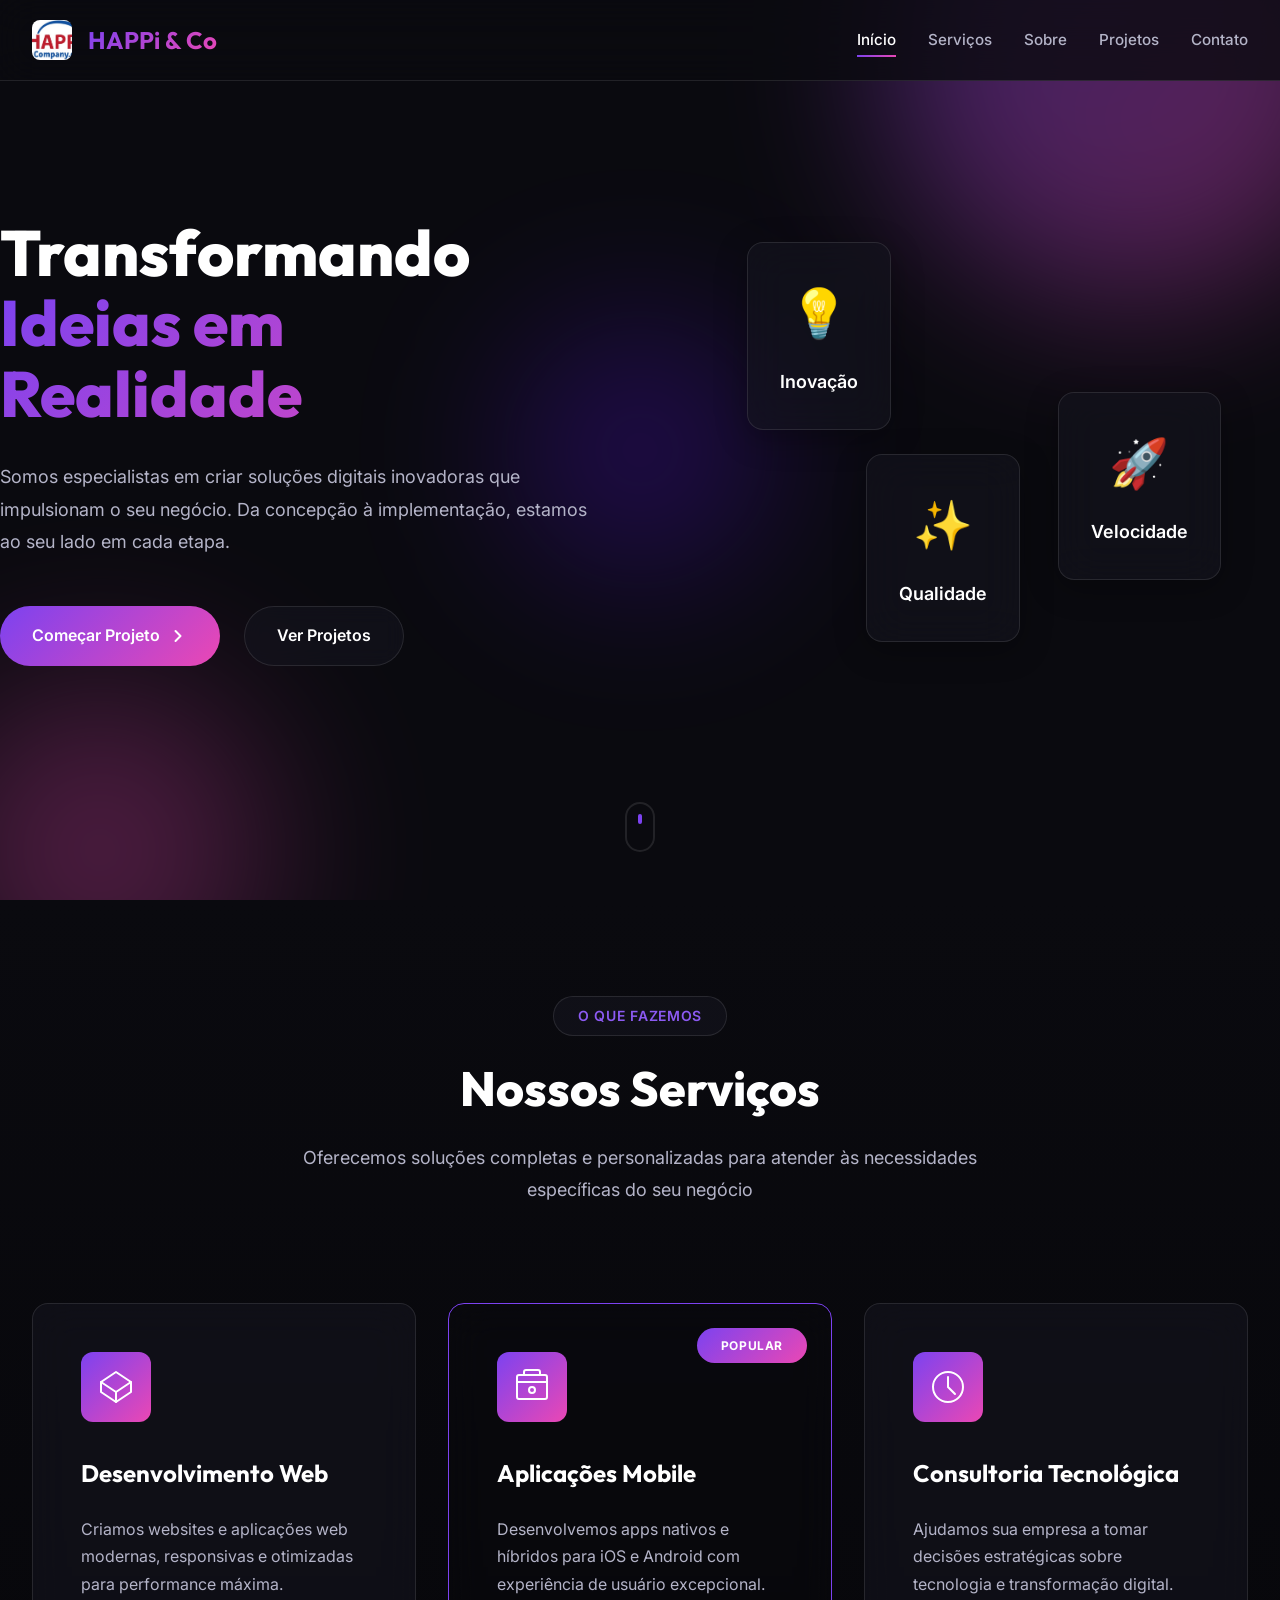
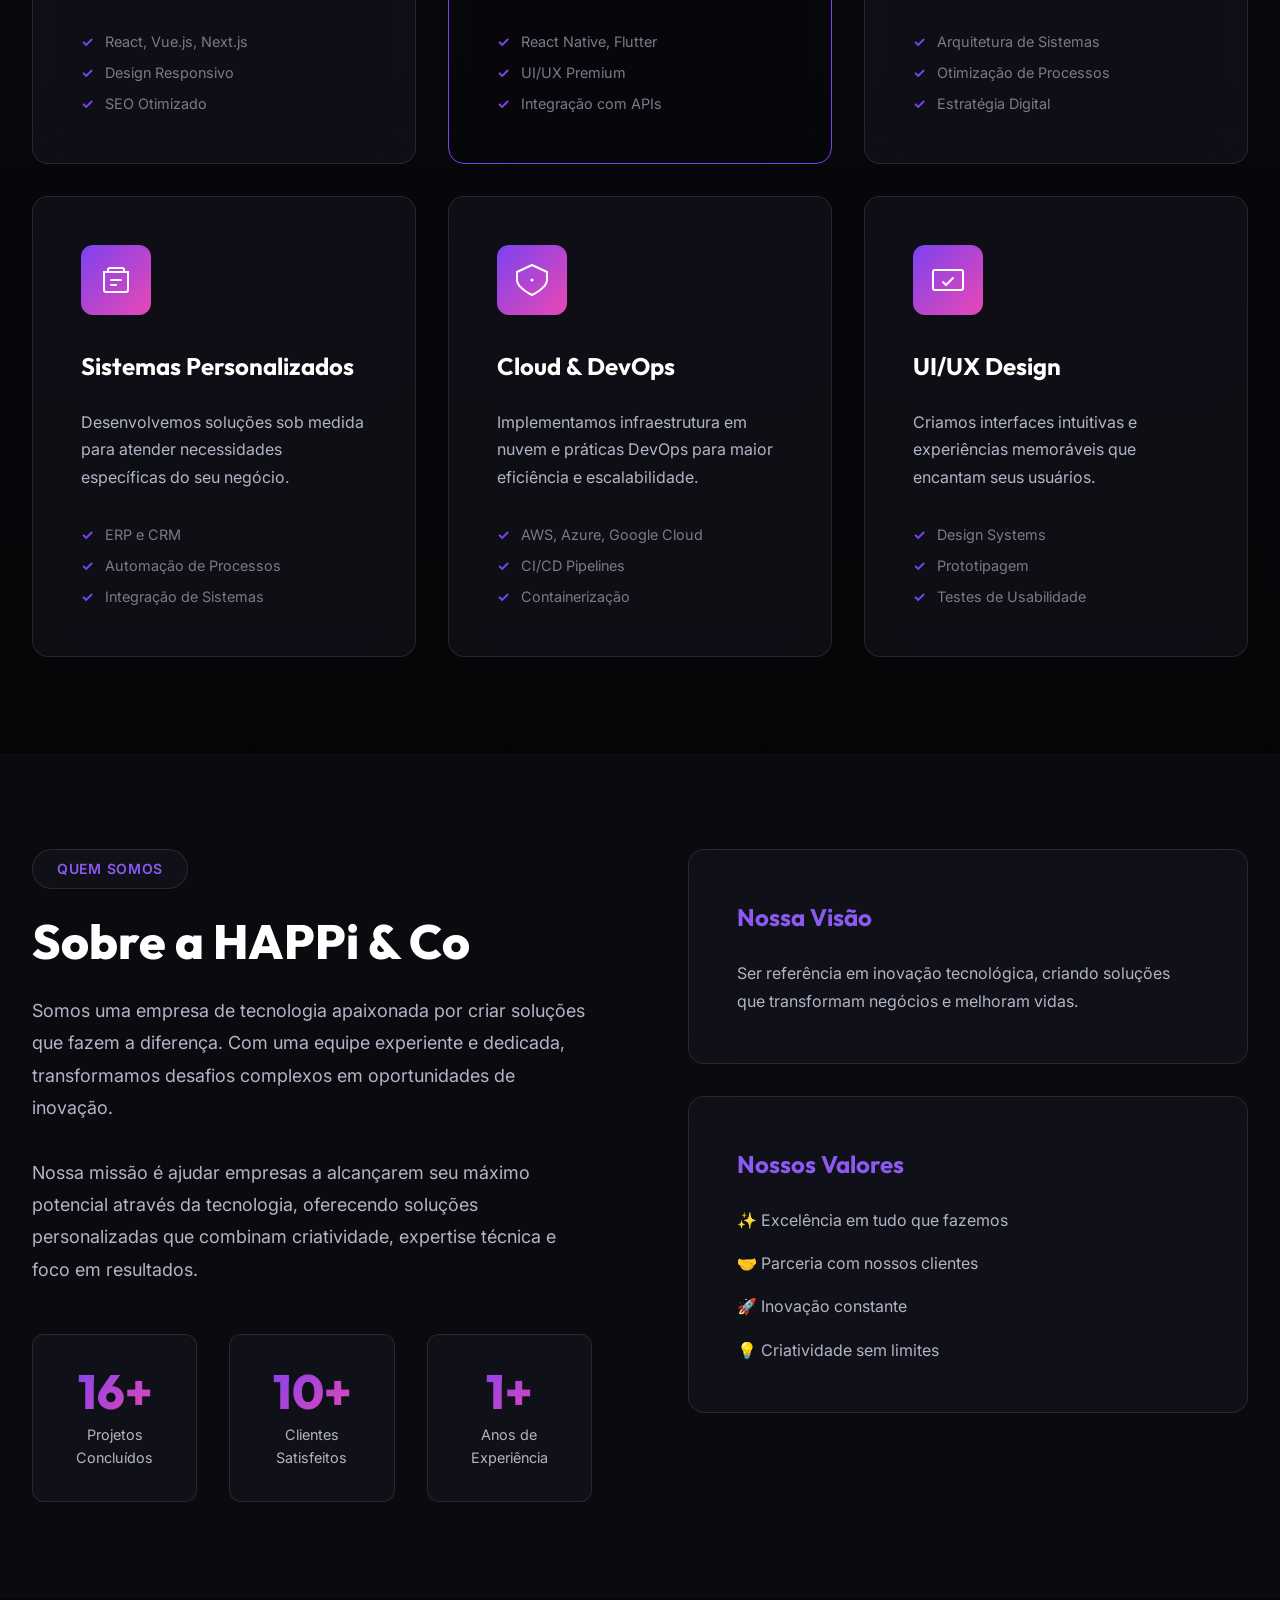
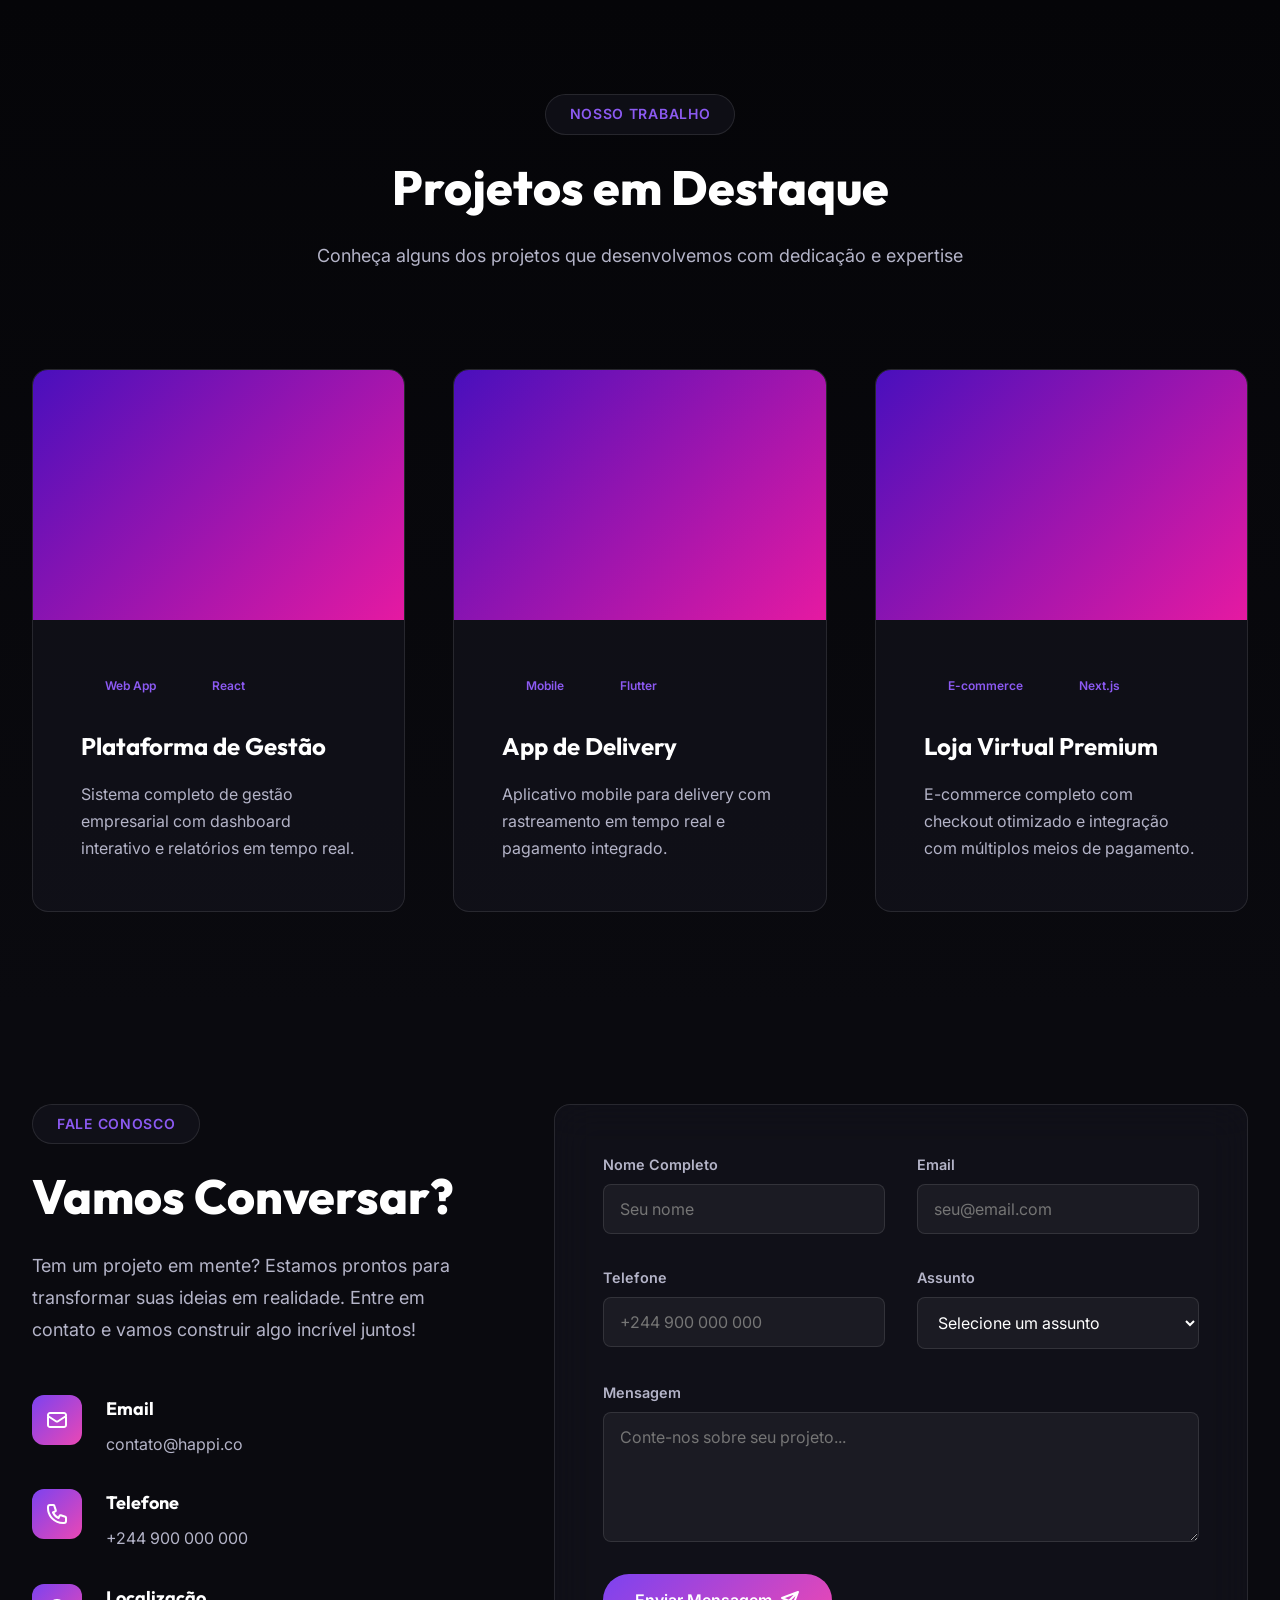
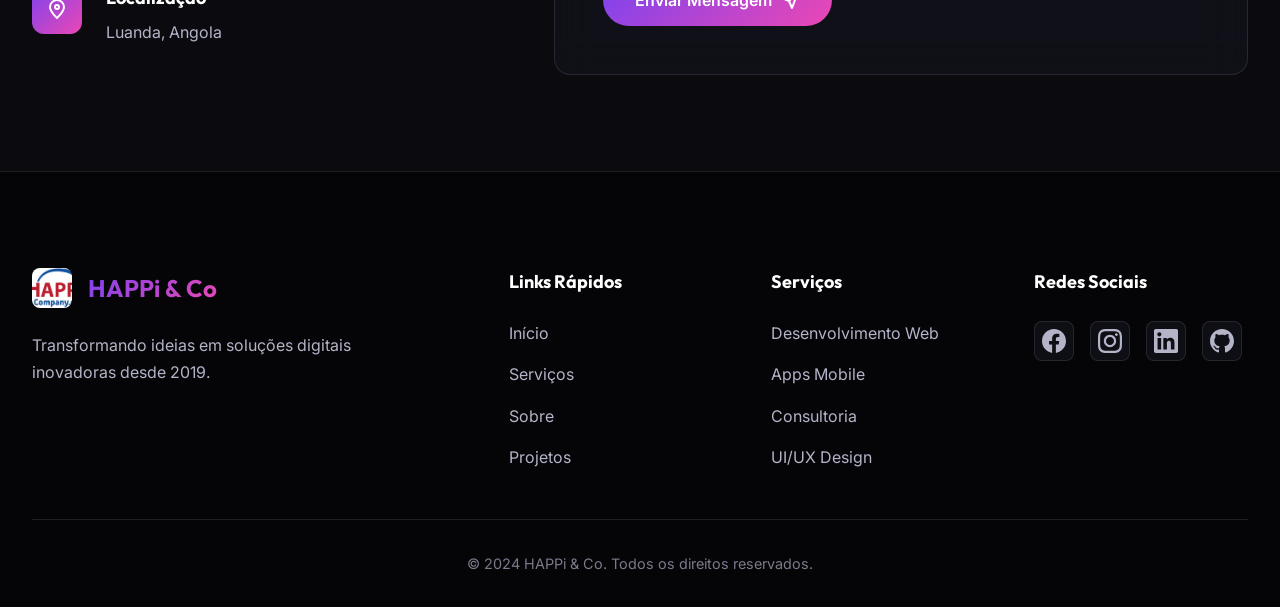
==== index.html @ 2e516499 "init" ====
<!DOCTYPE html>
<html lang="pt">
<head>
    <meta charset="UTF-8">
    <meta name="viewport" content="width=device-width, initial-scale=1.0">
    <meta name="description" content="HAPPi & Co - Transformando ideias em soluções digitais inovadoras. Desenvolvimento de software, consultoria tecnológica e soluções personalizadas.">
    <title>HAPPi & Co - Soluções Digitais Inovadoras</title>
    <link rel="preconnect" href="https://fonts.googleapis.com">
    <link rel="preconnect" href="https://fonts.gstatic.com" crossorigin>
    <link href="https://fonts.googleapis.com/css2?family=Inter:wght@300;400;500;600;700;800&family=Outfit:wght@400;500;600;700;800&display=swap" rel="stylesheet">
    <link rel="stylesheet" href="styles.css">
</head>
<body>
    <!-- Navigation -->
    <nav class="navbar" id="navbar">
        <div class="container nav-container">
            <div class="logo">
                <img src="images/logo.jpeg" alt="HAPPi & Co Logo">
                <span class="logo-text">HAPPi & Co</span>
            </div>
            <ul class="nav-menu" id="navMenu">
                <li><a href="#home" class="nav-link active">Início</a></li>
                <li><a href="#services" class="nav-link">Serviços</a></li>
                <li><a href="#about" class="nav-link">Sobre</a></li>
                <li><a href="#projects" class="nav-link">Projetos</a></li>
                <li><a href="#contact" class="nav-link">Contato</a></li>
            </ul>
            <button class="mobile-toggle" id="mobileToggle">
                <span></span>
                <span></span>
                <span></span>
            </button>
        </div>
    </nav>

    <!-- Hero Section -->
    <section id="home" class="hero">
        <div class="hero-background">
            <div class="gradient-orb orb-1"></div>
            <div class="gradient-orb orb-2"></div>
            <div class="gradient-orb orb-3"></div>
        </div>
        <div class="container hero-content">
            <div class="hero-text">
                <h1 class="hero-title">
                    <span class="title-line">Transformando</span>
                    <span class="title-line gradient-text">Ideias em Realidade</span>
                </h1>
                <p class="hero-description">
                    Somos especialistas em criar soluções digitais inovadoras que impulsionam o seu negócio. 
                    Da concepção à implementação, estamos ao seu lado em cada etapa.
                </p>
                <div class="hero-buttons">
                    <a href="#contact" class="btn btn-primary">
                        Começar Projeto
                        <svg width="20" height="20" viewBox="0 0 20 20" fill="none">
                            <path d="M7.5 15L12.5 10L7.5 5" stroke="currentColor" stroke-width="2" stroke-linecap="round" stroke-linejoin="round"/>
                        </svg>
                    </a>
                    <a href="#projects" class="btn btn-secondary">
                        Ver Projetos
                    </a>
                </div>
            </div>
            <div class="hero-visual">
                <div class="floating-card card-1">
                    <div class="card-icon">💡</div>
                    <div class="card-text">Inovação</div>
                </div>
                <div class="floating-card card-2">
                    <div class="card-icon">🚀</div>
                    <div class="card-text">Velocidade</div>
                </div>
                <div class="floating-card card-3">
                    <div class="card-icon">✨</div>
                    <div class="card-text">Qualidade</div>
                </div>
            </div>
        </div>
        <div class="scroll-indicator">
            <div class="mouse">
                <div class="wheel"></div>
            </div>
        </div>
    </section>

    <!-- Services Section -->
    <section id="services" class="services">
        <div class="container">
            <div class="section-header">
                <span class="section-label">O Que Fazemos</span>
                <h2 class="section-title">Nossos Serviços</h2>
                <p class="section-description">
                    Oferecemos soluções completas e personalizadas para atender às necessidades específicas do seu negócio
                </p>
            </div>
            <div class="services-grid">
                <div class="service-card">
                    <div class="service-icon">
                        <svg width="40" height="40" viewBox="0 0 40 40" fill="none">
                            <path d="M35 15L20 5L5 15V25L20 35L35 25V15Z" stroke="currentColor" stroke-width="2" stroke-linecap="round" stroke-linejoin="round"/>
                            <path d="M5 15L20 25L35 15" stroke="currentColor" stroke-width="2" stroke-linecap="round" stroke-linejoin="round"/>
                            <path d="M20 35V25" stroke="currentColor" stroke-width="2" stroke-linecap="round" stroke-linejoin="round"/>
                        </svg>
                    </div>
                    <h3 class="service-title">Desenvolvimento Web</h3>
                    <p class="service-description">
                        Criamos websites e aplicações web modernas, responsivas e otimizadas para performance máxima.
                    </p>
                    <ul class="service-features">
                        <li>React, Vue.js, Next.js</li>
                        <li>Design Responsivo</li>
                        <li>SEO Otimizado</li>
                    </ul>
                </div>

                <div class="service-card featured">
                    <div class="featured-badge">Popular</div>
                    <div class="service-icon">
                        <svg width="40" height="40" viewBox="0 0 40 40" fill="none">
                            <rect x="5" y="8" width="30" height="24" rx="2" stroke="currentColor" stroke-width="2"/>
                            <path d="M12 8V5C12 3.89543 12.8954 3 14 3H26C27.1046 3 28 3.89543 28 5V8" stroke="currentColor" stroke-width="2"/>
                            <path d="M5 15H35" stroke="currentColor" stroke-width="2"/>
                            <circle cx="20" cy="23" r="3" stroke="currentColor" stroke-width="2"/>
                        </svg>
                    </div>
                    <h3 class="service-title">Aplicações Mobile</h3>
                    <p class="service-description">
                        Desenvolvemos apps nativos e híbridos para iOS e Android com experiência de usuário excepcional.
                    </p>
                    <ul class="service-features">
                        <li>React Native, Flutter</li>
                        <li>UI/UX Premium</li>
                        <li>Integração com APIs</li>
                    </ul>
                </div>

                <div class="service-card">
                    <div class="service-icon">
                        <svg width="40" height="40" viewBox="0 0 40 40" fill="none">
                            <circle cx="20" cy="20" r="15" stroke="currentColor" stroke-width="2"/>
                            <path d="M20 10V20L27 27" stroke="currentColor" stroke-width="2" stroke-linecap="round"/>
                        </svg>
                    </div>
                    <h3 class="service-title">Consultoria Tecnológica</h3>
                    <p class="service-description">
                        Ajudamos sua empresa a tomar decisões estratégicas sobre tecnologia e transformação digital.
                    </p>
                    <ul class="service-features">
                        <li>Arquitetura de Sistemas</li>
                        <li>Otimização de Processos</li>
                        <li>Estratégia Digital</li>
                    </ul>
                </div>

                <div class="service-card">
                    <div class="service-icon">
                        <svg width="40" height="40" viewBox="0 0 40 40" fill="none">
                            <path d="M8 12H32V30C32 31.1046 31.1046 32 30 32H10C8.89543 32 8 31.1046 8 30V12Z" stroke="currentColor" stroke-width="2"/>
                            <path d="M12 12V10C12 8.89543 12.8954 8 14 8H26C27.1046 8 28 8.89543 28 10V12" stroke="currentColor" stroke-width="2"/>
                            <path d="M15 20H25" stroke="currentColor" stroke-width="2" stroke-linecap="round"/>
                            <path d="M15 25H20" stroke="currentColor" stroke-width="2" stroke-linecap="round"/>
                        </svg>
                    </div>
                    <h3 class="service-title">Sistemas Personalizados</h3>
                    <p class="service-description">
                        Desenvolvemos soluções sob medida para atender necessidades específicas do seu negócio.
                    </p>
                    <ul class="service-features">
                        <li>ERP e CRM</li>
                        <li>Automação de Processos</li>
                        <li>Integração de Sistemas</li>
                    </ul>
                </div>

                <div class="service-card">
                    <div class="service-icon">
                        <svg width="40" height="40" viewBox="0 0 40 40" fill="none">
                            <path d="M20 5L5 12V20C5 28 20 35 20 35C20 35 35 28 35 20V12L20 5Z" stroke="currentColor" stroke-width="2" stroke-linecap="round" stroke-linejoin="round"/>
                            <path d="M20 20L20 20.01" stroke="currentColor" stroke-width="3" stroke-linecap="round"/>
                        </svg>
                    </div>
                    <h3 class="service-title">Cloud & DevOps</h3>
                    <p class="service-description">
                        Implementamos infraestrutura em nuvem e práticas DevOps para maior eficiência e escalabilidade.
                    </p>
                    <ul class="service-features">
                        <li>AWS, Azure, Google Cloud</li>
                        <li>CI/CD Pipelines</li>
                        <li>Containerização</li>
                    </ul>
                </div>

                <div class="service-card">
                    <div class="service-icon">
                        <svg width="40" height="40" viewBox="0 0 40 40" fill="none">
                            <rect x="5" y="10" width="30" height="20" rx="2" stroke="currentColor" stroke-width="2"/>
                            <path d="M15 22L18 25L25 18" stroke="currentColor" stroke-width="2" stroke-linecap="round" stroke-linejoin="round"/>
                        </svg>
                    </div>
                    <h3 class="service-title">UI/UX Design</h3>
                    <p class="service-description">
                        Criamos interfaces intuitivas e experiências memoráveis que encantam seus usuários.
                    </p>
                    <ul class="service-features">
                        <li>Design Systems</li>
                        <li>Prototipagem</li>
                        <li>Testes de Usabilidade</li>
                    </ul>
                </div>
            </div>
        </div>
    </section>

    <!-- About Section -->
    <section id="about" class="about">
        <div class="container">
            <div class="about-content">
                <div class="about-text">
                    <span class="section-label">Quem Somos</span>
                    <h2 class="section-title">Sobre a HAPPi & Co</h2>
                    <p class="about-description">
                        Somos uma empresa de tecnologia apaixonada por criar soluções que fazem a diferença. 
                        Com uma equipe experiente e dedicada, transformamos desafios complexos em oportunidades de inovação.
                    </p>
                    <p class="about-description">
                        Nossa missão é ajudar empresas a alcançarem seu máximo potencial através da tecnologia, 
                        oferecendo soluções personalizadas que combinam criatividade, expertise técnica e foco em resultados.
                    </p>
                    <div class="stats-grid">
                        <div class="stat-item">
                            <div class="stat-number" data-target="50">0</div>
                            <div class="stat-label">Projetos Concluídos</div>
                        </div>
                        <div class="stat-item">
                            <div class="stat-number" data-target="30">0</div>
                            <div class="stat-label">Clientes Satisfeitos</div>
                        </div>
                        <div class="stat-item">
                            <div class="stat-number" data-target="5">0</div>
                            <div class="stat-label">Anos de Experiência</div>
                        </div>
                    </div>
                </div>
                <div class="about-visual">
                    <div class="visual-card">
                        <div class="visual-content">
                            <h3>Nossa Visão</h3>
                            <p>Ser referência em inovação tecnológica, criando soluções que transformam negócios e melhoram vidas.</p>
                        </div>
                    </div>
                    <div class="visual-card">
                        <div class="visual-content">
                            <h3>Nossos Valores</h3>
                            <ul>
                                <li>✨ Excelência em tudo que fazemos</li>
                                <li>🤝 Parceria com nossos clientes</li>
                                <li>🚀 Inovação constante</li>
                                <li>💡 Criatividade sem limites</li>
                            </ul>
                        </div>
                    </div>
                </div>
            </div>
        </div>
    </section>

    <!-- Projects Section -->
    <section id="projects" class="projects">
        <div class="container">
            <div class="section-header">
                <span class="section-label">Nosso Trabalho</span>
                <h2 class="section-title">Projetos em Destaque</h2>
                <p class="section-description">
                    Conheça alguns dos projetos que desenvolvemos com dedicação e expertise
                </p>
            </div>
            <div class="projects-grid">
                <div class="project-card">
                    <div class="project-image">
                        <div class="project-overlay">
                            <button class="project-btn">Ver Detalhes</button>
                        </div>
                    </div>
                    <div class="project-info">
                        <div class="project-tags">
                            <span class="tag">Web App</span>
                            <span class="tag">React</span>
                        </div>
                        <h3 class="project-title">Plataforma de Gestão</h3>
                        <p class="project-description">
                            Sistema completo de gestão empresarial com dashboard interativo e relatórios em tempo real.
                        </p>
                    </div>
                </div>

                <div class="project-card">
                    <div class="project-image">
                        <div class="project-overlay">
                            <button class="project-btn">Ver Detalhes</button>
                        </div>
                    </div>
                    <div class="project-info">
                        <div class="project-tags">
                            <span class="tag">Mobile</span>
                            <span class="tag">Flutter</span>
                        </div>
                        <h3 class="project-title">App de Delivery</h3>
                        <p class="project-description">
                            Aplicativo mobile para delivery com rastreamento em tempo real e pagamento integrado.
                        </p>
                    </div>
                </div>

                <div class="project-card">
                    <div class="project-image">
                        <div class="project-overlay">
                            <button class="project-btn">Ver Detalhes</button>
                        </div>
                    </div>
                    <div class="project-info">
                        <div class="project-tags">
                            <span class="tag">E-commerce</span>
                            <span class="tag">Next.js</span>
                        </div>
                        <h3 class="project-title">Loja Virtual Premium</h3>
                        <p class="project-description">
                            E-commerce completo com checkout otimizado e integração com múltiplos meios de pagamento.
                        </p>
                    </div>
                </div>
            </div>
        </div>
    </section>

    <!-- Contact Section -->
    <section id="contact" class="contact">
        <div class="container">
            <div class="contact-content">
                <div class="contact-info">
                    <span class="section-label">Fale Conosco</span>
                    <h2 class="section-title">Vamos Conversar?</h2>
                    <p class="contact-description">
                        Tem um projeto em mente? Estamos prontos para transformar suas ideias em realidade. 
                        Entre em contato e vamos construir algo incrível juntos!
                    </p>
                    <div class="contact-methods">
                        <div class="contact-method">
                            <div class="method-icon">
                                <svg width="24" height="24" viewBox="0 0 24 24" fill="none">
                                    <path d="M3 8L10.89 13.26C11.2187 13.4793 11.6049 13.5963 12 13.5963C12.3951 13.5963 12.7813 13.4793 13.11 13.26L21 8M5 19H19C19.5304 19 20.0391 18.7893 20.4142 18.4142C20.7893 18.0391 21 17.5304 21 17V7C21 6.46957 20.7893 5.96086 20.4142 5.58579C20.0391 5.21071 19.5304 5 19 5H5C4.46957 5 3.96086 5.21071 3.58579 5.58579C3.21071 5.96086 3 6.46957 3 7V17C3 17.5304 3.21071 18.0391 3.58579 18.4142C3.96086 18.7893 4.46957 19 5 19Z" stroke="currentColor" stroke-width="2" stroke-linecap="round" stroke-linejoin="round"/>
                                </svg>
                            </div>
                            <div class="method-text">
                                <h4>Email</h4>
                                <a href="mailto:contato@happi.co">contato@happi.co</a>
                            </div>
                        </div>
                        <div class="contact-method">
                            <div class="method-icon">
                                <svg width="24" height="24" viewBox="0 0 24 24" fill="none">
                                    <path d="M3 5C3 3.89543 3.89543 3 5 3H8.27924C8.70967 3 9.09181 3.27543 9.22792 3.68377L10.7257 8.17721C10.8831 8.64932 10.6694 9.16531 10.2243 9.38787L7.96701 10.5165C9.06925 12.9612 11.0388 14.9308 13.4835 16.033L14.6121 13.7757C14.8347 13.3306 15.3507 13.1169 15.8228 13.2743L20.3162 14.7721C20.7246 14.9082 21 15.2903 21 15.7208V19C21 20.1046 20.1046 21 19 21H18C9.71573 21 3 14.2843 3 6V5Z" stroke="currentColor" stroke-width="2" stroke-linecap="round" stroke-linejoin="round"/>
                                </svg>
                            </div>
                            <div class="method-text">
                                <h4>Telefone</h4>
                                <a href="tel:+244900000000">+244 900 000 000</a>
                            </div>
                        </div>
                        <div class="contact-method">
                            <div class="method-icon">
                                <svg width="24" height="24" viewBox="0 0 24 24" fill="none">
                                    <path d="M12 21C15.5 17.4 19 14.1764 19 10.2C19 6.22355 15.866 3 12 3C8.13401 3 5 6.22355 5 10.2C5 14.1764 8.5 17.4 12 21Z" stroke="currentColor" stroke-width="2" stroke-linecap="round" stroke-linejoin="round"/>
                                    <path d="M12 12C13.1046 12 14 11.1046 14 10C14 8.89543 13.1046 8 12 8C10.8954 8 10 8.89543 10 10C10 11.1046 10.8954 12 12 12Z" stroke="currentColor" stroke-width="2" stroke-linecap="round" stroke-linejoin="round"/>
                                </svg>
                            </div>
                            <div class="method-text">
                                <h4>Localização</h4>
                                <p>Luanda, Angola</p>
                            </div>
                        </div>
                    </div>
                </div>
                <form class="contact-form" id="contactForm">
                    <div class="form-group">
                        <label for="name">Nome Completo</label>
                        <input type="text" id="name" name="name" required placeholder="Seu nome">
                    </div>
                    <div class="form-group">
                        <label for="email">Email</label>
                        <input type="email" id="email" name="email" required placeholder="seu@email.com">
                    </div>
                    <div class="form-group">
                        <label for="phone">Telefone</label>
                        <input type="tel" id="phone" name="phone" placeholder="+244 900 000 000">
                    </div>
                    <div class="form-group">
                        <label for="subject">Assunto</label>
                        <select id="subject" name="subject" required>
                            <option value="">Selecione um assunto</option>
                            <option value="web">Desenvolvimento Web</option>
                            <option value="mobile">Aplicação Mobile</option>
                            <option value="consulting">Consultoria</option>
                            <option value="other">Outro</option>
                        </select>
                    </div>
                    <div class="form-group full-width">
                        <label for="message">Mensagem</label>
                        <textarea id="message" name="message" rows="5" required placeholder="Conte-nos sobre seu projeto..."></textarea>
                    </div>
                    <button type="submit" class="btn btn-primary btn-submit">
                        Enviar Mensagem
                        <svg width="20" height="20" viewBox="0 0 20 20" fill="none">
                            <path d="M18 2L9 11M18 2L12 18L9 11M18 2L2 8L9 11" stroke="currentColor" stroke-width="2" stroke-linecap="round" stroke-linejoin="round"/>
                        </svg>
                    </button>
                </form>
            </div>
        </div>
    </section>

    <!-- Footer -->
    <footer class="footer">
        <div class="container">
            <div class="footer-content">
                <div class="footer-brand">
                    <div class="logo">
                        <img src="images/logo.jpeg" alt="HAPPi & Co Logo">
                        <span class="logo-text">HAPPi & Co</span>
                    </div>
                    <p class="footer-description">
                        Transformando ideias em soluções digitais inovadoras desde 2019.
                    </p>
                </div>
                <div class="footer-links">
                    <h4>Links Rápidos</h4>
                    <ul>
                        <li><a href="#home">Início</a></li>
                        <li><a href="#services">Serviços</a></li>
                        <li><a href="#about">Sobre</a></li>
                        <li><a href="#projects">Projetos</a></li>
                    </ul>
                </div>
                <div class="footer-links">
                    <h4>Serviços</h4>
                    <ul>
                        <li><a href="#services">Desenvolvimento Web</a></li>
                        <li><a href="#services">Apps Mobile</a></li>
                        <li><a href="#services">Consultoria</a></li>
                        <li><a href="#services">UI/UX Design</a></li>
                    </ul>
                </div>
                <div class="footer-social">
                    <h4>Redes Sociais</h4>
                    <div class="social-links">
                        <a href="#" class="social-link" aria-label="Facebook">
                            <svg width="24" height="24" viewBox="0 0 24 24" fill="currentColor">
                                <path d="M24 12.073c0-6.627-5.373-12-12-12s-12 5.373-12 12c0 5.99 4.388 10.954 10.125 11.854v-8.385H7.078v-3.47h3.047V9.43c0-3.007 1.792-4.669 4.533-4.669 1.312 0 2.686.235 2.686.235v2.953H15.83c-1.491 0-1.956.925-1.956 1.874v2.25h3.328l-.532 3.47h-2.796v8.385C19.612 23.027 24 18.062 24 12.073z"/>
                            </svg>
                        </a>
                        <a href="#" class="social-link" aria-label="Instagram">
                            <svg width="24" height="24" viewBox="0 0 24 24" fill="currentColor">
                                <path d="M12 2.163c3.204 0 3.584.012 4.85.07 3.252.148 4.771 1.691 4.919 4.919.058 1.265.069 1.645.069 4.849 0 3.205-.012 3.584-.069 4.849-.149 3.225-1.664 4.771-4.919 4.919-1.266.058-1.644.07-4.85.07-3.204 0-3.584-.012-4.849-.07-3.26-.149-4.771-1.699-4.919-4.92-.058-1.265-.07-1.644-.07-4.849 0-3.204.013-3.583.07-4.849.149-3.227 1.664-4.771 4.919-4.919 1.266-.057 1.645-.069 4.849-.069zm0-2.163c-3.259 0-3.667.014-4.947.072-4.358.2-6.78 2.618-6.98 6.98-.059 1.281-.073 1.689-.073 4.948 0 3.259.014 3.668.072 4.948.2 4.358 2.618 6.78 6.98 6.98 1.281.058 1.689.072 4.948.072 3.259 0 3.668-.014 4.948-.072 4.354-.2 6.782-2.618 6.979-6.98.059-1.28.073-1.689.073-4.948 0-3.259-.014-3.667-.072-4.947-.196-4.354-2.617-6.78-6.979-6.98-1.281-.059-1.69-.073-4.949-.073zm0 5.838c-3.403 0-6.162 2.759-6.162 6.162s2.759 6.163 6.162 6.163 6.162-2.759 6.162-6.163c0-3.403-2.759-6.162-6.162-6.162zm0 10.162c-2.209 0-4-1.79-4-4 0-2.209 1.791-4 4-4s4 1.791 4 4c0 2.21-1.791 4-4 4zm6.406-11.845c-.796 0-1.441.645-1.441 1.44s.645 1.44 1.441 1.44c.795 0 1.439-.645 1.439-1.44s-.644-1.44-1.439-1.44z"/>
                            </svg>
                        </a>
                        <a href="#" class="social-link" aria-label="LinkedIn">
                            <svg width="24" height="24" viewBox="0 0 24 24" fill="currentColor">
                                <path d="M20.447 20.452h-3.554v-5.569c0-1.328-.027-3.037-1.852-3.037-1.853 0-2.136 1.445-2.136 2.939v5.667H9.351V9h3.414v1.561h.046c.477-.9 1.637-1.85 3.37-1.85 3.601 0 4.267 2.37 4.267 5.455v6.286zM5.337 7.433c-1.144 0-2.063-.926-2.063-2.065 0-1.138.92-2.063 2.063-2.063 1.14 0 2.064.925 2.064 2.063 0 1.139-.925 2.065-2.064 2.065zm1.782 13.019H3.555V9h3.564v11.452zM22.225 0H1.771C.792 0 0 .774 0 1.729v20.542C0 23.227.792 24 1.771 24h20.451C23.2 24 24 23.227 24 22.271V1.729C24 .774 23.2 0 22.222 0h.003z"/>
                            </svg>
                        </a>
                        <a href="#" class="social-link" aria-label="GitHub">
                            <svg width="24" height="24" viewBox="0 0 24 24" fill="currentColor">
                                <path d="M12 0c-6.626 0-12 5.373-12 12 0 5.302 3.438 9.8 8.207 11.387.599.111.793-.261.793-.577v-2.234c-3.338.726-4.033-1.416-4.033-1.416-.546-1.387-1.333-1.756-1.333-1.756-1.089-.745.083-.729.083-.729 1.205.084 1.839 1.237 1.839 1.237 1.07 1.834 2.807 1.304 3.492.997.107-.775.418-1.305.762-1.604-2.665-.305-5.467-1.334-5.467-5.931 0-1.311.469-2.381 1.236-3.221-.124-.303-.535-1.524.117-3.176 0 0 1.008-.322 3.301 1.23.957-.266 1.983-.399 3.003-.404 1.02.005 2.047.138 3.006.404 2.291-1.552 3.297-1.23 3.297-1.23.653 1.653.242 2.874.118 3.176.77.84 1.235 1.911 1.235 3.221 0 4.609-2.807 5.624-5.479 5.921.43.372.823 1.102.823 2.222v3.293c0 .319.192.694.801.576 4.765-1.589 8.199-6.086 8.199-11.386 0-6.627-5.373-12-12-12z"/>
                            </svg>
                        </a>
                    </div>
                </div>
            </div>
            <div class="footer-bottom">
                <p>&copy; 2024 HAPPi & Co. Todos os direitos reservados.</p>
            </div>
        </div>
    </footer>

    <script src="script.js"></script>
</body>
</html>
---- styles.css ----
:root {
    /* Color Palette */
    --primary-hue: 260;
    --primary-sat: 85%;
    --primary-light: 60%;
    
    --primary-50: hsl(var(--primary-hue), var(--primary-sat), 95%);
    --primary-100: hsl(var(--primary-hue), var(--primary-sat), 90%);
    --primary-200: hsl(var(--primary-hue), var(--primary-sat), 80%);
    --primary-300: hsl(var(--primary-hue), var(--primary-sat), 70%);
    --primary-400: hsl(var(--primary-hue), var(--primary-sat), 65%);
    --primary-500: hsl(var(--primary-hue), var(--primary-sat), var(--primary-light));
    --primary-600: hsl(var(--primary-hue), var(--primary-sat), 50%);
    --primary-700: hsl(var(--primary-hue), var(--primary-sat), 40%);
    --primary-800: hsl(var(--primary-hue), var(--primary-sat), 30%);
    --primary-900: hsl(var(--primary-hue), var(--primary-sat), 20%);
    
    --accent-hue: 320;
    --accent-500: hsl(var(--accent-hue), 80%, 60%);
    --accent-600: hsl(var(--accent-hue), 80%, 50%);
    
    --bg-dark: #0a0a0f;
    --bg-darker: #050508;
    --bg-card: rgba(20, 20, 30, 0.6);
    --bg-card-hover: rgba(30, 30, 45, 0.8);
    
    --text-primary: #ffffff;
    --text-secondary: #b4b4c8;
    --text-muted: #7a7a8c;
    
    --border-color: rgba(255, 255, 255, 0.1);
    --border-hover: rgba(255, 255, 255, 0.2);
    
    /* Gradients */
    --gradient-primary: linear-gradient(135deg, var(--primary-500), var(--accent-500));
    --gradient-secondary: linear-gradient(135deg, var(--primary-600), var(--primary-800));
    --gradient-glow: radial-gradient(circle at center, var(--primary-500), transparent);
    
    /* Spacing */
    --spacing-xs: 0.5rem;
    --spacing-sm: 1rem;
    --spacing-md: 1.5rem;
    --spacing-lg: 2rem;
    --spacing-xl: 3rem;
    --spacing-2xl: 4rem;
    --spacing-3xl: 6rem;
    
    /* Typography */
    --font-primary: 'Inter', -apple-system, BlinkMacSystemFont, 'Segoe UI', sans-serif;
    --font-display: 'Outfit', var(--font-primary);
    
    /* Transitions */
    --transition-fast: 150ms cubic-bezier(0.4, 0, 0.2, 1);
    --transition-base: 250ms cubic-bezier(0.4, 0, 0.2, 1);
    --transition-slow: 400ms cubic-bezier(0.4, 0, 0.2, 1);
    
    /* Shadows */
    --shadow-sm: 0 2px 8px rgba(0, 0, 0, 0.1);
    --shadow-md: 0 4px 16px rgba(0, 0, 0, 0.2);
    --shadow-lg: 0 8px 32px rgba(0, 0, 0, 0.3);
    --shadow-glow: 0 0 40px rgba(var(--primary-hue), var(--primary-sat), var(--primary-light), 0.3);
    
    /* Border Radius */
    --radius-sm: 8px;
    --radius-md: 12px;
    --radius-lg: 16px;
    --radius-xl: 24px;
    --radius-full: 9999px;
}

/* Reset & Base Styles */
* {
    margin: 0;
    padding: 0;
    box-sizing: border-box;
}

html {
    scroll-behavior: smooth;
    overflow-x: hidden;
}

body {
    font-family: var(--font-primary);
    background: var(--bg-dark);
    color: var(--text-primary);
    line-height: 1.6;
    overflow-x: hidden;
    -webkit-font-smoothing: antialiased;
    -moz-osx-font-smoothing: grayscale;
}

.container {
    max-width: 1280px;
    margin: 0 auto;
    padding: 0 var(--spacing-lg);
}

/* Navigation */
.navbar {
    position: fixed;
    top: 0;
    left: 0;
    right: 0;
    z-index: 1000;
    background: rgba(10, 10, 15, 0.8);
    backdrop-filter: blur(20px);
    border-bottom: 1px solid var(--border-color);
    transition: all var(--transition-base);
}

.navbar.scrolled {
    background: rgba(10, 10, 15, 0.95);
    box-shadow: var(--shadow-md);
}

.nav-container {
    display: flex;
    align-items: center;
    justify-content: space-between;
    height: 80px;
}

.logo {
    display: flex;
    align-items: center;
    gap: var(--spacing-sm);
    font-family: var(--font-display);
    font-weight: 700;
    font-size: 1.5rem;
    color: var(--text-primary);
    text-decoration: none;
}

.logo img {
    width: 40px;
    height: 40px;
    border-radius: var(--radius-sm);
    object-fit: cover;
}

.logo-text {
    background: var(--gradient-primary);
    -webkit-background-clip: text;
    -webkit-text-fill-color: transparent;
    background-clip: text;
}

.nav-menu {
    display: flex;
    list-style: none;
    gap: var(--spacing-lg);
}

.nav-link {
    color: var(--text-secondary);
    text-decoration: none;
    font-weight: 500;
    font-size: 0.95rem;
    position: relative;
    transition: color var(--transition-base);
    padding: var(--spacing-xs) 0;
}

.nav-link::after {
    content: '';
    position: absolute;
    bottom: 0;
    left: 0;
    width: 0;
    height: 2px;
    background: var(--gradient-primary);
    transition: width var(--transition-base);
}

.nav-link:hover,
.nav-link.active {
    color: var(--text-primary);
}

.nav-link:hover::after,
.nav-link.active::after {
    width: 100%;
}

.mobile-toggle {
    display: none;
    flex-direction: column;
    gap: 5px;
    background: none;
    border: none;
    cursor: pointer;
    padding: var(--spacing-xs);
}

.mobile-toggle span {
    width: 25px;
    height: 2px;
    background: var(--text-primary);
    transition: all var(--transition-base);
}

/* Hero Section */
.hero {
    position: relative;
    min-height: 100vh;
    display: flex;
    align-items: center;
    justify-content: center;
    padding-top: 80px;
    overflow: hidden;
}

.hero-background {
    position: absolute;
    inset: 0;
    z-index: 0;
    overflow: hidden;
}

.gradient-orb {
    position: absolute;
    border-radius: 50%;
    filter: blur(80px);
    opacity: 0.4;
    animation: float 20s infinite ease-in-out;
}

.orb-1 {
    width: 500px;
    height: 500px;
    background: var(--gradient-primary);
    top: -200px;
    right: -100px;
    animation-delay: 0s;
}

.orb-2 {
    width: 400px;
    height: 400px;
    background: radial-gradient(circle, var(--accent-500), transparent);
    bottom: -150px;
    left: -100px;
    animation-delay: 5s;
}

.orb-3 {
    width: 300px;
    height: 300px;
    background: radial-gradient(circle, var(--primary-600), transparent);
    top: 50%;
    left: 50%;
    transform: translate(-50%, -50%);
    animation-delay: 10s;
}

@keyframes float {
    0%, 100% { transform: translate(0, 0) scale(1); }
    33% { transform: translate(30px, -30px) scale(1.1); }
    66% { transform: translate(-30px, 30px) scale(0.9); }
}

.hero-content {
    position: relative;
    z-index: 1;
    display: grid;
    grid-template-columns: 1fr 1fr;
    gap: var(--spacing-3xl);
    align-items: center;
    padding: var(--spacing-3xl) 0;
}

.hero-text {
    max-width: 600px;
}

.hero-title {
    font-family: var(--font-display);
    font-size: clamp(2.5rem, 5vw, 4rem);
    font-weight: 800;
    line-height: 1.1;
    margin-bottom: var(--spacing-lg);
}

.title-line {
    display: block;
}

.gradient-text {
    background: var(--gradient-primary);
    -webkit-background-clip: text;
    -webkit-text-fill-color: transparent;
    background-clip: text;
    animation: gradientShift 5s ease infinite;
}

@keyframes gradientShift {
    0%, 100% { filter: hue-rotate(0deg); }
    50% { filter: hue-rotate(20deg); }
}

.hero-description {
    font-size: 1.125rem;
    color: var(--text-secondary);
    margin-bottom: var(--spacing-xl);
    line-height: 1.8;
}

.hero-buttons {
    display: flex;
    gap: var(--spacing-md);
    flex-wrap: wrap;
}

.btn {
    display: inline-flex;
    align-items: center;
    gap: var(--spacing-xs);
    padding: 1rem 2rem;
    border-radius: var(--radius-full);
    font-weight: 600;
    font-size: 1rem;
    text-decoration: none;
    transition: all var(--transition-base);
    cursor: pointer;
    border: none;
    font-family: var(--font-primary);
}

.btn-primary {
    background: var(--gradient-primary);
    color: white;
    box-shadow: 0 4px 20px rgba(var(--primary-hue), var(--primary-sat), var(--primary-light), 0.4);
}

.btn-primary:hover {
    transform: translateY(-2px);
    box-shadow: 0 6px 30px rgba(var(--primary-hue), var(--primary-sat), var(--primary-light), 0.6);
}

.btn-primary:active {
    transform: translateY(0);
}

.btn-secondary {
    background: var(--bg-card);
    color: var(--text-primary);
    border: 1px solid var(--border-color);
    backdrop-filter: blur(10px);
}

.btn-secondary:hover {
    background: var(--bg-card-hover);
    border-color: var(--border-hover);
    transform: translateY(-2px);
}

.hero-visual {
    position: relative;
    height: 500px;
}

.floating-card {
    position: absolute;
    background: var(--bg-card);
    backdrop-filter: blur(20px);
    border: 1px solid var(--border-color);
    border-radius: var(--radius-lg);
    padding: var(--spacing-lg);
    display: flex;
    flex-direction: column;
    align-items: center;
    gap: var(--spacing-sm);
    box-shadow: var(--shadow-lg);
    animation: cardFloat 6s infinite ease-in-out;
}

.card-1 {
    top: 10%;
    left: 10%;
    animation-delay: 0s;
}

.card-2 {
    top: 40%;
    right: 10%;
    animation-delay: 2s;
}

.card-3 {
    bottom: 10%;
    left: 30%;
    animation-delay: 4s;
}

@keyframes cardFloat {
    0%, 100% { transform: translateY(0); }
    50% { transform: translateY(-20px); }
}

.card-icon {
    font-size: 3rem;
}

.card-text {
    font-weight: 600;
    font-size: 1.125rem;
}

.scroll-indicator {
    position: absolute;
    bottom: var(--spacing-xl);
    left: 50%;
    transform: translateX(-50%);
    z-index: 1;
}

.mouse {
    width: 30px;
    height: 50px;
    border: 2px solid var(--border-color);
    border-radius: 20px;
    display: flex;
    justify-content: center;
    padding-top: 10px;
}

.wheel {
    width: 4px;
    height: 10px;
    background: var(--primary-500);
    border-radius: 2px;
    animation: scroll 2s infinite;
}

@keyframes scroll {
    0% { opacity: 1; transform: translateY(0); }
    100% { opacity: 0; transform: translateY(20px); }
}

/* Section Styles */
section {
    padding: var(--spacing-3xl) 0;
    position: relative;
}

.section-header {
    text-align: center;
    max-width: 700px;
    margin: 0 auto var(--spacing-3xl);
}

.section-label {
    display: inline-block;
    padding: var(--spacing-xs) var(--spacing-md);
    background: var(--bg-card);
    border: 1px solid var(--border-color);
    border-radius: var(--radius-full);
    font-size: 0.875rem;
    font-weight: 600;
    color: var(--primary-400);
    margin-bottom: var(--spacing-md);
    text-transform: uppercase;
    letter-spacing: 0.05em;
}

.section-title {
    font-family: var(--font-display);
    font-size: clamp(2rem, 4vw, 3rem);
    font-weight: 800;
    margin-bottom: var(--spacing-md);
    line-height: 1.2;
}

.section-description {
    font-size: 1.125rem;
    color: var(--text-secondary);
    line-height: 1.8;
}

/* Services Section */
.services {
    background: linear-gradient(180deg, var(--bg-dark) 0%, var(--bg-darker) 100%);
}

.services-grid {
    display: grid;
    grid-template-columns: repeat(auto-fit, minmax(320px, 1fr));
    gap: var(--spacing-lg);
}

.service-card {
    position: relative;
    background: var(--bg-card);
    backdrop-filter: blur(20px);
    border: 1px solid var(--border-color);
    border-radius: var(--radius-lg);
    padding: var(--spacing-xl);
    transition: all var(--transition-base);
    overflow: hidden;
}

.service-card::before {
    content: '';
    position: absolute;
    top: 0;
    left: 0;
    right: 0;
    height: 3px;
    background: var(--gradient-primary);
    transform: scaleX(0);
    transition: transform var(--transition-base);
}

.service-card:hover {
    background: var(--bg-card-hover);
    border-color: var(--border-hover);
    transform: translateY(-5px);
    box-shadow: var(--shadow-lg);
}

.service-card:hover::before {
    transform: scaleX(1);
}

.service-card.featured {
    border-color: var(--primary-500);
    background: linear-gradient(135deg, rgba(var(--primary-hue), var(--primary-sat), var(--primary-light), 0.1), var(--bg-card));
}

.featured-badge {
    position: absolute;
    top: var(--spacing-md);
    right: var(--spacing-md);
    background: var(--gradient-primary);
    color: white;
    padding: var(--spacing-xs) var(--spacing-md);
    border-radius: var(--radius-full);
    font-size: 0.75rem;
    font-weight: 700;
    text-transform: uppercase;
    letter-spacing: 0.05em;
}

.service-icon {
    width: 70px;
    height: 70px;
    background: var(--gradient-primary);
    border-radius: var(--radius-md);
    display: flex;
    align-items: center;
    justify-content: center;
    margin-bottom: var(--spacing-lg);
    color: white;
}

.service-title {
    font-family: var(--font-display);
    font-size: 1.5rem;
    font-weight: 700;
    margin-bottom: var(--spacing-md);
}

.service-description {
    color: var(--text-secondary);
    margin-bottom: var(--spacing-lg);
    line-height: 1.7;
}

.service-features {
    list-style: none;
    display: flex;
    flex-direction: column;
    gap: var(--spacing-xs);
}

.service-features li {
    color: var(--text-muted);
    font-size: 0.9rem;
    padding-left: var(--spacing-md);
    position: relative;
}

.service-features li::before {
    content: '✓';
    position: absolute;
    left: 0;
    color: var(--primary-500);
    font-weight: 700;
}

/* About Section */
.about {
    background: var(--bg-dark);
}

.about-content {
    display: grid;
    grid-template-columns: 1fr 1fr;
    gap: var(--spacing-3xl);
    align-items: start;
}

.about-text {
    max-width: 600px;
}

.about-description {
    color: var(--text-secondary);
    font-size: 1.125rem;
    line-height: 1.8;
    margin-bottom: var(--spacing-lg);
}

.stats-grid {
    display: grid;
    grid-template-columns: repeat(3, 1fr);
    gap: var(--spacing-lg);
    margin-top: var(--spacing-xl);
}

.stat-item {
    text-align: center;
    padding: var(--spacing-lg);
    background: var(--bg-card);
    border: 1px solid var(--border-color);
    border-radius: var(--radius-md);
    transition: all var(--transition-base);
}

.stat-item:hover {
    background: var(--bg-card-hover);
    transform: translateY(-5px);
}

.stat-number {
    font-family: var(--font-display);
    font-size: 3rem;
    font-weight: 800;
    background: var(--gradient-primary);
    -webkit-background-clip: text;
    -webkit-text-fill-color: transparent;
    background-clip: text;
    line-height: 1;
    margin-bottom: var(--spacing-xs);
}

.stat-label {
    color: var(--text-secondary);
    font-size: 0.9rem;
}

.about-visual {
    display: flex;
    flex-direction: column;
    gap: var(--spacing-lg);
}

.visual-card {
    background: var(--bg-card);
    backdrop-filter: blur(20px);
    border: 1px solid var(--border-color);
    border-radius: var(--radius-lg);
    padding: var(--spacing-xl);
    transition: all var(--transition-base);
}

.visual-card:hover {
    background: var(--bg-card-hover);
    border-color: var(--border-hover);
}

.visual-content h3 {
    font-family: var(--font-display);
    font-size: 1.5rem;
    margin-bottom: var(--spacing-md);
    color: var(--primary-400);
}

.visual-content p {
    color: var(--text-secondary);
    line-height: 1.7;
}

.visual-content ul {
    list-style: none;
    display: flex;
    flex-direction: column;
    gap: var(--spacing-sm);
}

.visual-content li {
    color: var(--text-secondary);
    line-height: 1.7;
}

/* Projects Section */
.projects {
    background: linear-gradient(180deg, var(--bg-darker) 0%, var(--bg-dark) 100%);
}

.projects-grid {
    display: grid;
    grid-template-columns: repeat(auto-fit, minmax(350px, 1fr));
    gap: var(--spacing-xl);
}

.project-card {
    background: var(--bg-card);
    border: 1px solid var(--border-color);
    border-radius: var(--radius-lg);
    overflow: hidden;
    transition: all var(--transition-base);
}

.project-card:hover {
    transform: translateY(-10px);
    box-shadow: var(--shadow-lg);
    border-color: var(--border-hover);
}

.project-image {
    position: relative;
    height: 250px;
    background: linear-gradient(135deg, var(--primary-700), var(--accent-600));
    overflow: hidden;
}

.project-overlay {
    position: absolute;
    inset: 0;
    background: rgba(0, 0, 0, 0.7);
    display: flex;
    align-items: center;
    justify-content: center;
    opacity: 0;
    transition: opacity var(--transition-base);
}

.project-card:hover .project-overlay {
    opacity: 1;
}

.project-btn {
    padding: 0.75rem 1.5rem;
    background: white;
    color: var(--bg-dark);
    border: none;
    border-radius: var(--radius-full);
    font-weight: 600;
    cursor: pointer;
    transition: all var(--transition-base);
}

.project-btn:hover {
    transform: scale(1.05);
}

.project-info {
    padding: var(--spacing-xl);
}

.project-tags {
    display: flex;
    gap: var(--spacing-xs);
    margin-bottom: var(--spacing-md);
    flex-wrap: wrap;
}

.tag {
    padding: var(--spacing-xs) var(--spacing-md);
    background: rgba(var(--primary-hue), var(--primary-sat), var(--primary-light), 0.1);
    color: var(--primary-400);
    border-radius: var(--radius-full);
    font-size: 0.75rem;
    font-weight: 600;
}

.project-title {
    font-family: var(--font-display);
    font-size: 1.5rem;
    font-weight: 700;
    margin-bottom: var(--spacing-sm);
}

.project-description {
    color: var(--text-secondary);
    line-height: 1.7;
}

/* Contact Section */
.contact {
    background: var(--bg-dark);
}

.contact-content {
    display: grid;
    grid-template-columns: 1fr 1.2fr;
    gap: var(--spacing-3xl);
}

.contact-info {
    max-width: 500px;
}

.contact-description {
    color: var(--text-secondary);
    font-size: 1.125rem;
    line-height: 1.8;
    margin-bottom: var(--spacing-xl);
}

.contact-methods {
    display: flex;
    flex-direction: column;
    gap: var(--spacing-lg);
}

.contact-method {
    display: flex;
    gap: var(--spacing-md);
    align-items: start;
}

.method-icon {
    width: 50px;
    height: 50px;
    background: var(--gradient-primary);
    border-radius: var(--radius-md);
    display: flex;
    align-items: center;
    justify-content: center;
    color: white;
    flex-shrink: 0;
}

.method-text h4 {
    font-family: var(--font-display);
    font-size: 1.125rem;
    margin-bottom: var(--spacing-xs);
}

.method-text a,
.method-text p {
    color: var(--text-secondary);
    text-decoration: none;
    transition: color var(--transition-base);
}

.method-text a:hover {
    color: var(--primary-400);
}

.contact-form {
    background: var(--bg-card);
    backdrop-filter: blur(20px);
    border: 1px solid var(--border-color);
    border-radius: var(--radius-lg);
    padding: var(--spacing-xl);
    display: grid;
    grid-template-columns: 1fr 1fr;
    gap: var(--spacing-lg);
}

.form-group {
    display: flex;
    flex-direction: column;
    gap: var(--spacing-xs);
}

.form-group.full-width {
    grid-column: 1 / -1;
}

.form-group label {
    font-weight: 600;
    font-size: 0.9rem;
    color: var(--text-secondary);
}

.form-group input,
.form-group select,
.form-group textarea {
    padding: 0.875rem 1rem;
    background: rgba(255, 255, 255, 0.05);
    border: 1px solid var(--border-color);
    border-radius: var(--radius-sm);
    color: var(--text-primary);
    font-family: var(--font-primary);
    font-size: 1rem;
    transition: all var(--transition-base);
}

.form-group input:focus,
.form-group select:focus,
.form-group textarea:focus {
    outline: none;
    border-color: var(--primary-500);
    background: rgba(255, 255, 255, 0.08);
}

.form-group textarea {
    resize: vertical;
    min-height: 120px;
}

.btn-submit {
    grid-column: 1 / -1;
    justify-self: start;
}

/* Footer */
.footer {
    background: var(--bg-darker);
    border-top: 1px solid var(--border-color);
    padding: var(--spacing-3xl) 0 var(--spacing-lg);
}

.footer-content {
    display: grid;
    grid-template-columns: 2fr 1fr 1fr 1fr;
    gap: var(--spacing-xl);
    margin-bottom: var(--spacing-xl);
}

.footer-brand .logo {
    margin-bottom: var(--spacing-md);
}

.footer-description {
    color: var(--text-secondary);
    line-height: 1.7;
    max-width: 350px;
}

.footer-links h4 {
    font-family: var(--font-display);
    font-size: 1.125rem;
    margin-bottom: var(--spacing-md);
}

.footer-links ul {
    list-style: none;
    display: flex;
    flex-direction: column;
    gap: var(--spacing-sm);
}

.footer-links a {
    color: var(--text-secondary);
    text-decoration: none;
    transition: color var(--transition-base);
}

.footer-links a:hover {
    color: var(--primary-400);
}

.footer-social h4 {
    font-family: var(--font-display);
    font-size: 1.125rem;
    margin-bottom: var(--spacing-md);
}

.social-links {
    display: flex;
    gap: var(--spacing-sm);
}

.social-link {
    width: 40px;
    height: 40px;
    background: var(--bg-card);
    border: 1px solid var(--border-color);
    border-radius: var(--radius-sm);
    display: flex;
    align-items: center;
    justify-content: center;
    color: var(--text-secondary);
    transition: all var(--transition-base);
}

.social-link:hover {
    background: var(--gradient-primary);
    color: white;
    border-color: transparent;
    transform: translateY(-3px);
}

.footer-bottom {
    text-align: center;
    padding-top: var(--spacing-lg);
    border-top: 1px solid var(--border-color);
    color: var(--text-muted);
    font-size: 0.9rem;
}

/* Responsive Design */
@media (max-width: 1024px) {
    .hero-content {
        grid-template-columns: 1fr;
        gap: var(--spacing-xl);
    }
    
    .hero-visual {
        height: 400px;
    }
    
    .about-content {
        grid-template-columns: 1fr;
        gap: var(--spacing-xl);
    }
    
    .contact-content {
        grid-template-columns: 1fr;
    }
    
    .footer-content {
        grid-template-columns: 1fr 1fr;
        gap: var(--spacing-xl);
    }
}

@media (max-width: 768px) {
    .nav-menu {
        position: fixed;
        top: 80px;
        left: 0;
        right: 0;
        background: rgba(10, 10, 15, 0.98);
        backdrop-filter: blur(20px);
        flex-direction: column;
        padding: var(--spacing-lg);
        gap: var(--spacing-md);
        transform: translateX(-100%);
        transition: transform var(--transition-base);
        border-bottom: 1px solid var(--border-color);
    }
    
    .nav-menu.active {
        transform: translateX(0);
    }
    
    .mobile-toggle {
        display: flex;
    }
    
    .mobile-toggle.active span:nth-child(1) {
        transform: rotate(45deg) translate(5px, 5px);
    }
    
    .mobile-toggle.active span:nth-child(2) {
        opacity: 0;
    }
    
    .mobile-toggle.active span:nth-child(3) {
        transform: rotate(-45deg) translate(7px, -7px);
    }
    
    .hero-title {
        font-size: 2.5rem;
    }
    
    .hero-buttons {
        flex-direction: column;
    }
    
    .btn {
        width: 100%;
        justify-content: center;
    }
    
    .services-grid {
        grid-template-columns: 1fr;
    }
    
    .stats-grid {
        grid-template-columns: 1fr;
    }
    
    .projects-grid {
        grid-template-columns: 1fr;
    }
    
    .contact-form {
        grid-template-columns: 1fr;
    }
    
    .footer-content {
        grid-template-columns: 1fr;
    }
}

/* Animations */
@keyframes fadeInUp {
    from {
        opacity: 0;
        transform: translateY(30px);
    }
    to {
        opacity: 1;
        transform: translateY(0);
    }
}

.fade-in-up {
    animation: fadeInUp 0.6s ease-out forwards;
}

/* Utility Classes */
.text-center {
    text-align: center;
}

.mt-1 { margin-top: var(--spacing-sm); }
.mt-2 { margin-top: var(--spacing-md); }
.mt-3 { margin-top: var(--spacing-lg); }
.mt-4 { margin-top: var(--spacing-xl); }

.mb-1 { margin-bottom: var(--spacing-sm); }
.mb-2 { margin-bottom: var(--spacing-md); }
.mb-3 { margin-bottom: var(--spacing-lg); }
.mb-4 { margin-bottom: var(--spacing-xl); }
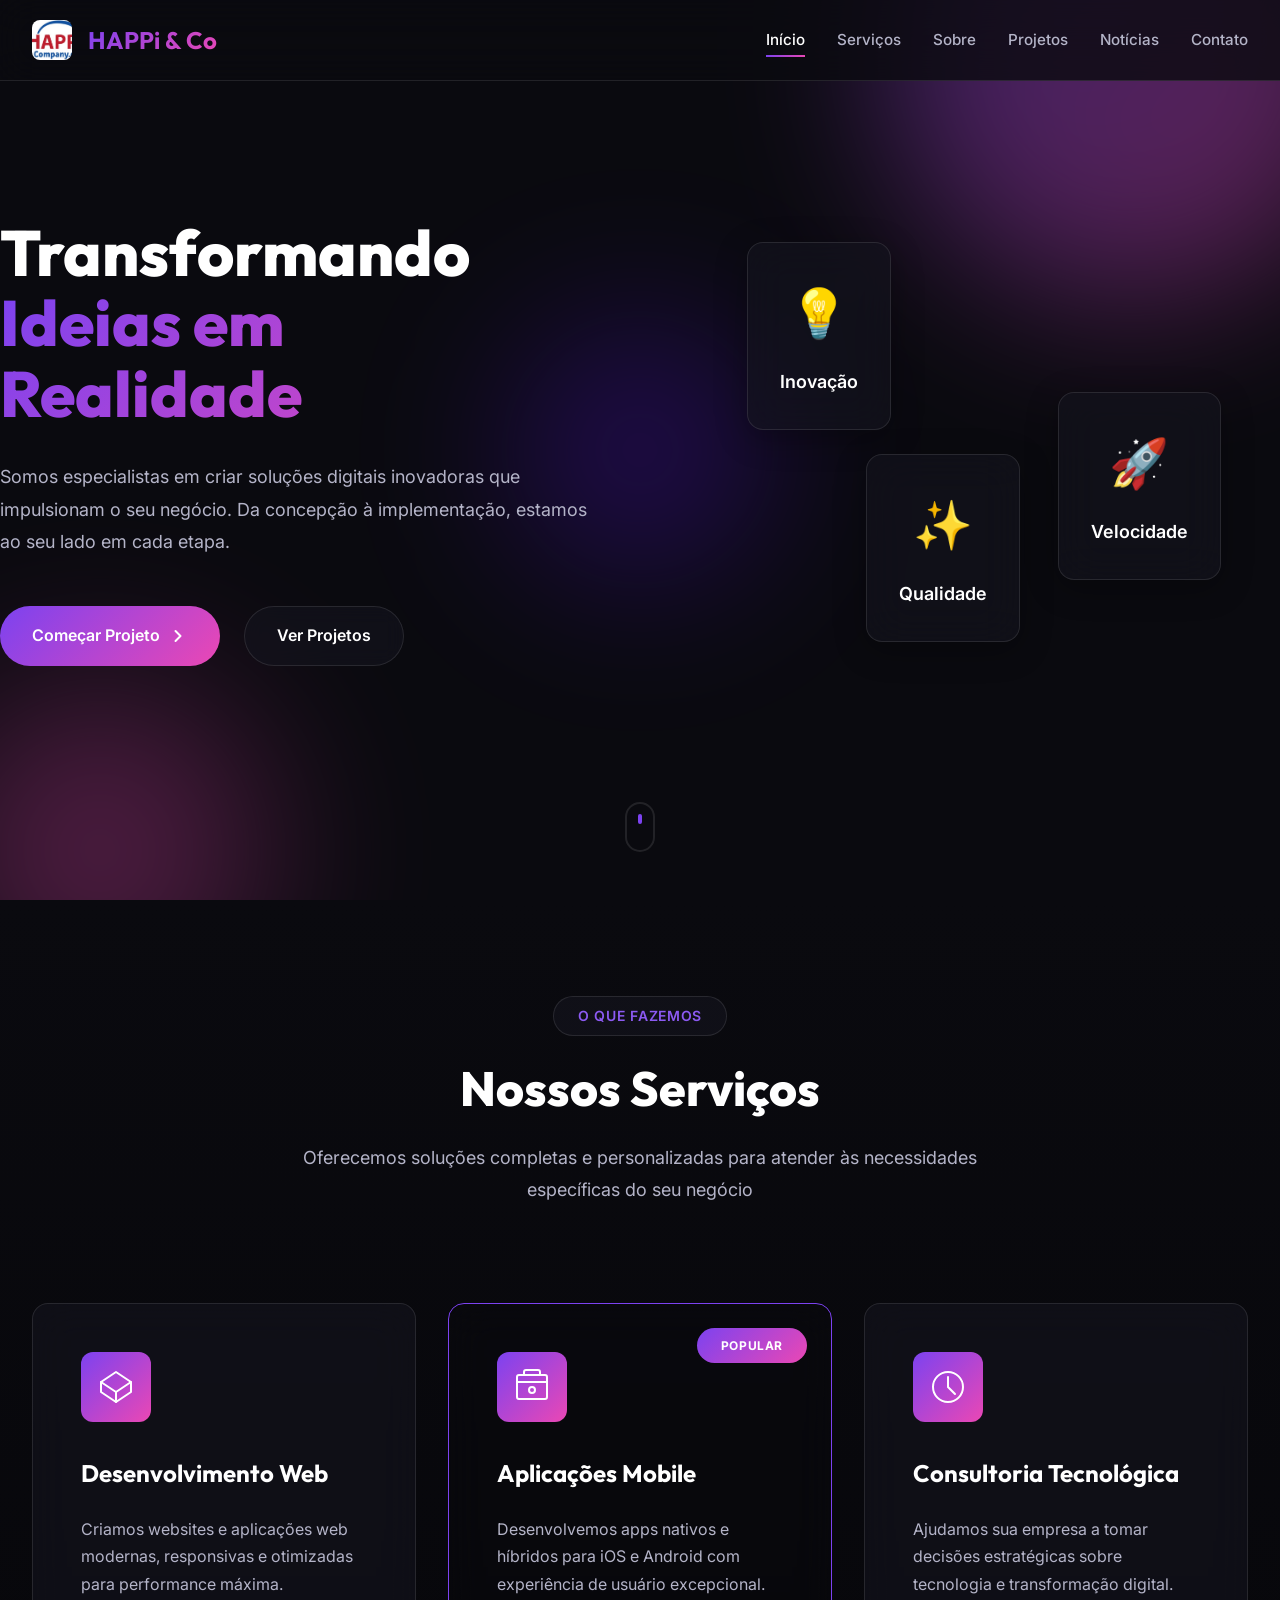
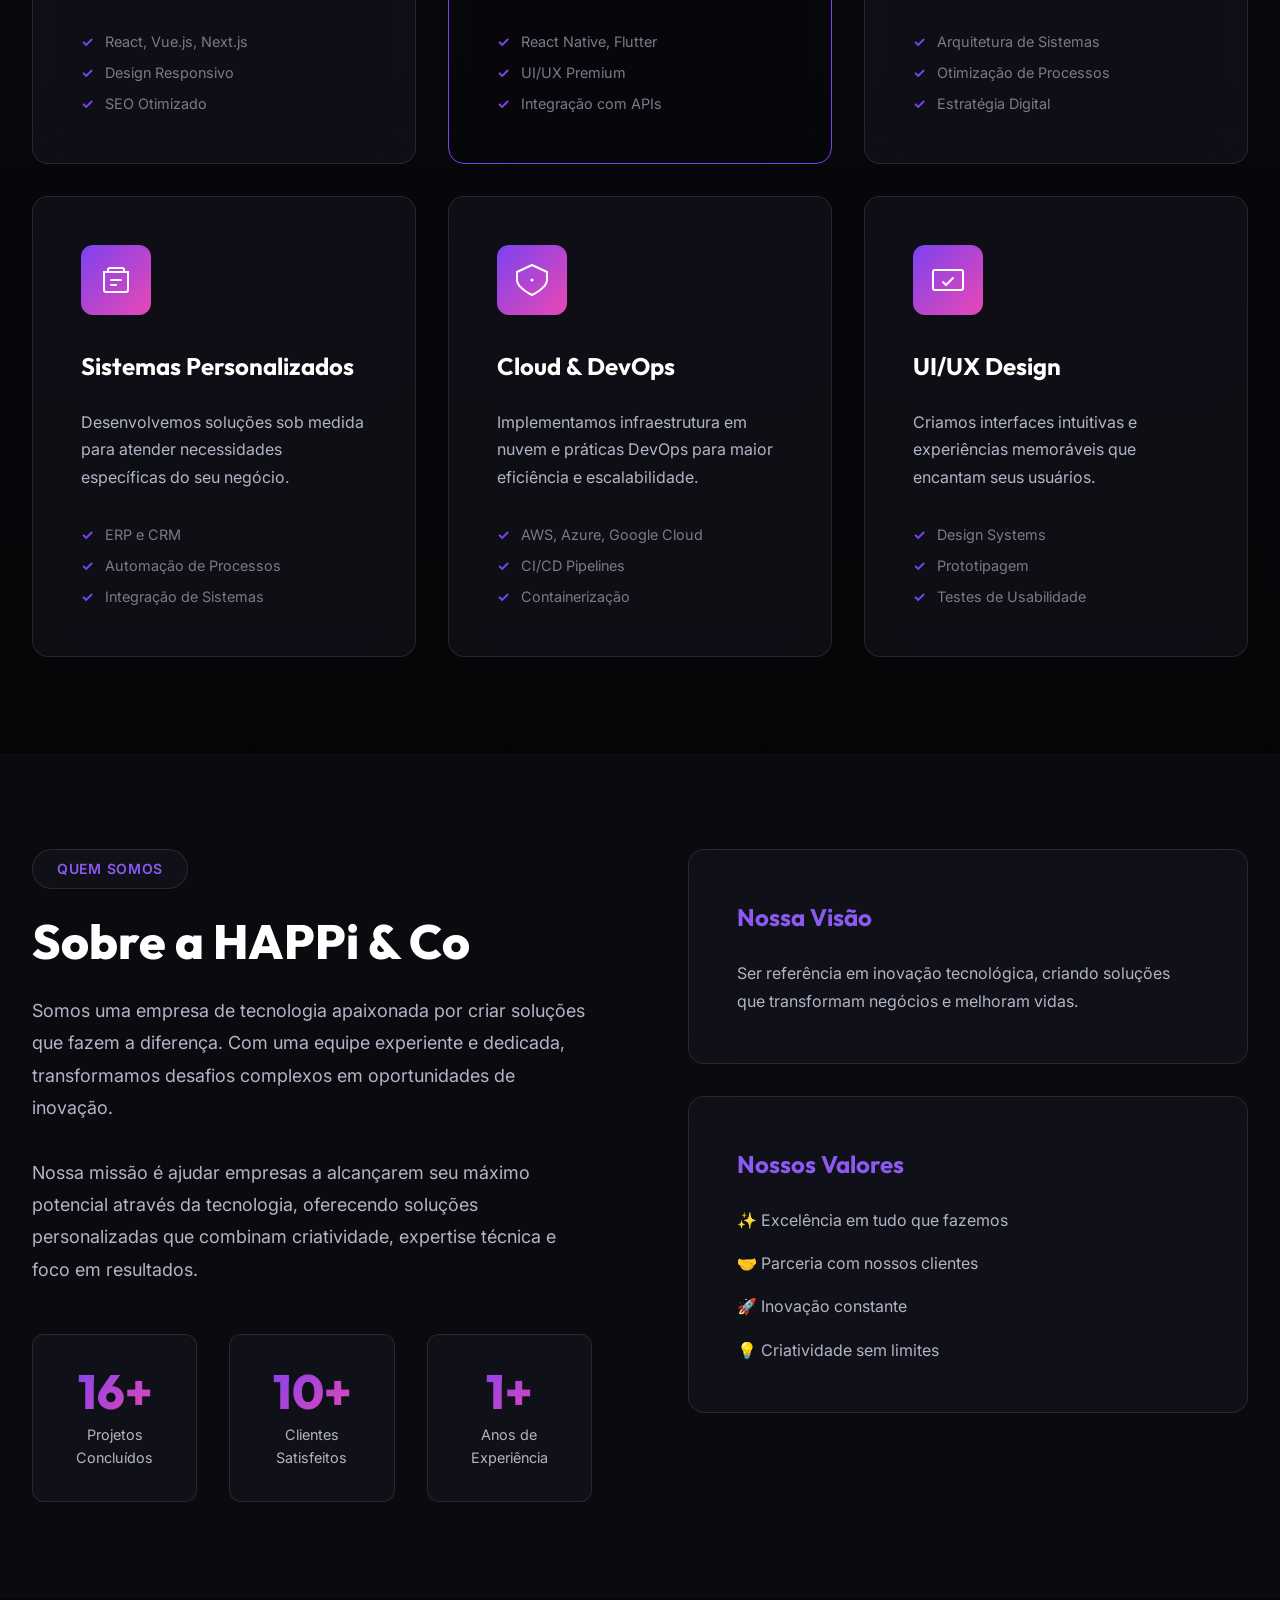
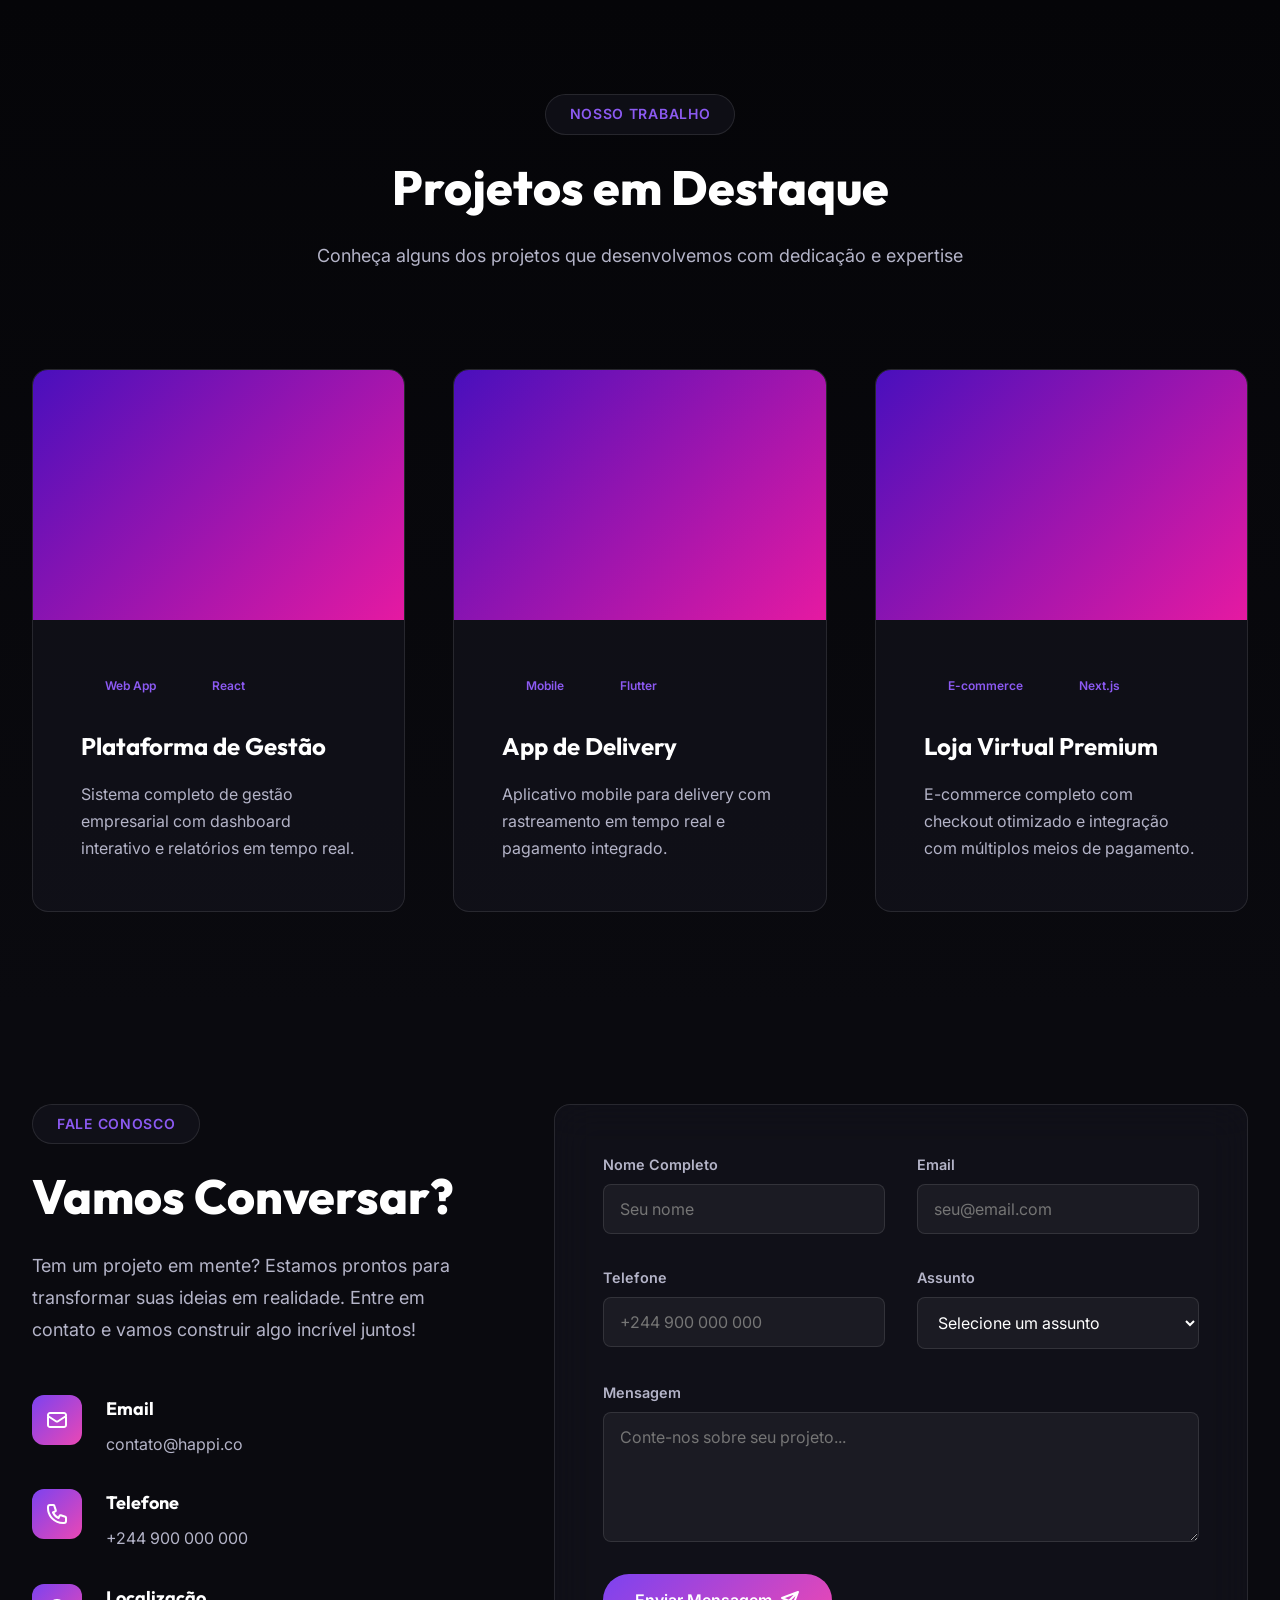
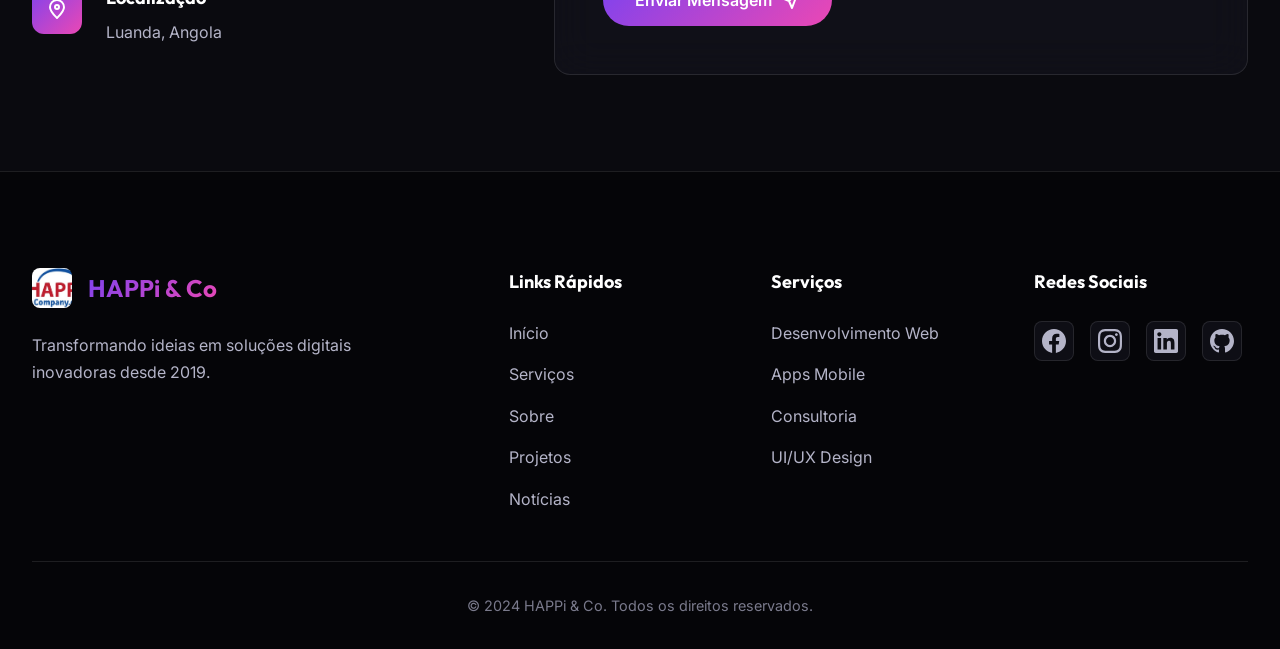
==== commit 6d5c7477: "add news page" ====
--- a/index.html
+++ b/index.html
@@ -23,6 +23,7 @@
                 <li><a href="#services" class="nav-link">Serviços</a></li>
                 <li><a href="#about" class="nav-link">Sobre</a></li>
                 <li><a href="#projects" class="nav-link">Projetos</a></li>
+                <li><a href="noticias.html" class="nav-link">Notícias</a></li>
                 <li><a href="#contact" class="nav-link">Contato</a></li>
             </ul>
             <button class="mobile-toggle" id="mobileToggle">
@@ -333,6 +334,7 @@
         </div>
     </section>
 
+
     <!-- Contact Section -->
     <section id="contact" class="contact">
         <div class="container">
@@ -439,6 +441,7 @@
                         <li><a href="#services">Serviços</a></li>
                         <li><a href="#about">Sobre</a></li>
                         <li><a href="#projects">Projetos</a></li>
+                        <li><a href="noticias.html">Notícias</a></li>
                     </ul>
                 </div>
                 <div class="footer-links">
--- a/styles.css
+++ b/styles.css
@@ -1121,3 +1121,437 @@
 .mb-2 { margin-bottom: var(--spacing-md); }
 .mb-3 { margin-bottom: var(--spacing-lg); }
 .mb-4 { margin-bottom: var(--spacing-xl); }
+
+/* News Page App Layout */
+.news-page {
+    display: flex;
+    flex-direction: column;
+    height: 100vh;
+    overflow: hidden;
+}
+
+/* News Section */
+.news-page .news {
+    background: linear-gradient(180deg, var(--bg-dark) 0%, var(--bg-darker) 100%);
+    flex-grow: 1;
+    padding-top: 100px !important; /* Below fixed nav */
+    display: flex;
+    flex-direction: column;
+    min-height: 0; /* Flexbox trick */
+}
+
+.news-page .news > .container {
+    flex-grow: 1;
+    display: flex;
+    flex-direction: column;
+    min-height: 0;
+}
+
+.news-page .section-header {
+    flex-shrink: 0;
+    margin-bottom: var(--spacing-md);
+}
+
+.news-page .section-title {
+    font-size: 2rem;
+    margin-bottom: var(--spacing-xs);
+}
+
+.news-page .section-description {
+    font-size: 1rem;
+    max-width: 600px;
+    margin: 0 auto;
+}
+
+.news-layout {
+    display: flex;
+    gap: var(--spacing-xl);
+    align-items: stretch;
+    flex-grow: 1;
+    min-height: 0;
+}
+
+.news-sidebar {
+    width: 250px;
+    flex-shrink: 0;
+    background: var(--bg-card);
+    border: 1px solid var(--border-color);
+    border-radius: var(--radius-lg);
+    padding: var(--spacing-lg);
+    height: 100%; /* Occupy whole height of layout */
+    overflow-y: auto;
+}
+
+.news-sidebar h3 {
+    margin-bottom: var(--spacing-md);
+    font-family: var(--font-display);
+    color: var(--primary-400);
+}
+
+.news-filters-vertical {
+    list-style: none;
+    display: flex;
+    flex-direction: column;
+    gap: var(--spacing-sm);
+}
+
+.news-filters-vertical .filter-btn {
+    width: 100%;
+    text-align: left;
+    border-radius: var(--radius-md);
+    padding: 0.75rem 1rem;
+}
+
+.news-scroll-container {
+    flex-grow: 1;
+    height: 100%; /* Occupy whole height of layout */
+    overflow-y: auto;
+    padding-right: var(--spacing-md);
+}
+
+/* Footer in News Page (Fixed at bottom) */
+.news-page .footer {
+    flex-shrink: 0;
+    padding: var(--spacing-md) 0;
+    background: var(--bg-darker);
+    border-top: 1px solid var(--border-color);
+}
+
+.news-page .footer-content {
+    display: flex;
+    align-items: center;
+    justify-content: space-between;
+    margin-bottom: 0;
+}
+
+.news-page .footer-links,
+.news-page .footer-description {
+    display: none; /* Hide bulky footer elements for fixed layout */
+}
+
+.news-page .footer-bottom {
+    padding-top: 0;
+    border-top: none;
+    text-align: right;
+}
+
+/* Custom Scrollbar for news-scroll-container */
+.news-scroll-container::-webkit-scrollbar {
+    width: 8px;
+}
+
+.news-scroll-container::-webkit-scrollbar-track {
+    background: rgba(255, 255, 255, 0.05);
+    border-radius: 4px;
+}
+
+.news-scroll-container::-webkit-scrollbar-thumb {
+    background: var(--primary-600);
+    border-radius: 4px;
+}
+
+.news-scroll-container::-webkit-scrollbar-thumb:hover {
+    background: var(--primary-500);
+}
+
+@media (max-width: 768px) {
+    .news-layout {
+        flex-direction: column;
+    }
+    
+    .news-sidebar {
+        width: 100%;
+        position: static;
+    }
+    
+    .news-scroll-container {
+        height: auto;
+        min-height: auto;
+        overflow-y: visible;
+        padding-right: 0;
+    }
+}
+
+.news-filters {
+    display: flex;
+    justify-content: center;
+    gap: var(--spacing-md);
+    margin-bottom: var(--spacing-2xl);
+    flex-wrap: wrap;
+}
+
+.filter-btn {
+    background: var(--bg-card);
+    border: 1px solid var(--border-color);
+    color: var(--text-secondary);
+    padding: 0.5rem 1.5rem;
+    border-radius: var(--radius-full);
+    font-weight: 500;
+    cursor: pointer;
+    transition: all var(--transition-base);
+}
+
+.filter-btn:hover {
+    background: var(--bg-card-hover);
+    color: var(--text-primary);
+}
+
+.filter-btn.active {
+    background: var(--gradient-primary);
+    color: white;
+    border-color: transparent;
+    box-shadow: 0 4px 15px rgba(var(--primary-hue), var(--primary-sat), var(--primary-light), 0.3);
+}
+
+.news-grid {
+    display: grid;
+    grid-template-columns: repeat(auto-fill, minmax(260px, 1fr));
+    gap: var(--spacing-lg);
+}
+
+.news-card {
+    background: var(--bg-card);
+    border: 1px solid var(--border-color);
+    border-radius: var(--radius-lg);
+    overflow: hidden;
+    transition: all var(--transition-base);
+    display: flex;
+    flex-direction: column;
+    text-decoration: none;
+    color: inherit;
+    cursor: pointer;
+}
+
+.news-card:hover {
+    transform: translateY(-5px);
+    box-shadow: var(--shadow-lg);
+    border-color: var(--border-hover);
+}
+
+.news-image {
+    position: relative;
+    height: 170px;
+    width: 100%;
+}
+
+.news-image img {
+    width: 100%;
+    height: 100%;
+    object-fit: cover;
+    transition: transform var(--transition-slow);
+}
+
+.news-card:hover .news-image img {
+    transform: scale(1.05);
+}
+
+.news-category-badge {
+    position: absolute;
+    top: var(--spacing-sm);
+    right: var(--spacing-sm);
+    background: rgba(10, 10, 15, 0.8);
+    backdrop-filter: blur(4px);
+    color: var(--primary-400);
+    padding: 0.25rem 0.75rem;
+    border-radius: var(--radius-full);
+    font-size: 0.75rem;
+    font-weight: 600;
+    text-transform: uppercase;
+    border: 1px solid var(--border-color);
+}
+
+.news-content {
+    padding: var(--spacing-lg);
+    flex-grow: 1;
+    display: flex;
+    flex-direction: column;
+}
+
+.news-date {
+    font-size: 0.85rem;
+    color: var(--text-muted);
+    margin-bottom: var(--spacing-sm);
+}
+
+.news-title {
+    font-family: var(--font-display);
+    font-size: 1.1rem;
+    font-weight: 700;
+    margin-bottom: var(--spacing-sm);
+    color: var(--text-primary);
+    line-height: 1.4;
+}
+
+.news-excerpt {
+    color: var(--text-secondary);
+    font-size: 0.9rem;
+    line-height: 1.5;
+    margin-bottom: var(--spacing-md);
+    flex-grow: 1;
+}
+
+.news-link {
+    display: inline-flex;
+    align-items: center;
+    gap: var(--spacing-xs);
+    color: var(--primary-400);
+    text-decoration: none;
+    font-weight: 600;
+    font-size: 0.9rem;
+    transition: color var(--transition-base);
+}
+
+.news-card:hover .news-link {
+    color: var(--primary-300);
+}
+
+.news-link svg {
+    transition: transform var(--transition-base);
+}
+
+.news-card:hover .news-link svg {
+    transform: translateX(4px);
+}
+
+.no-news {
+    grid-column: 1 / -1;
+    text-align: center;
+    color: var(--text-muted);
+    padding: var(--spacing-2xl) 0;
+    font-size: 1.1rem;
+}
+
+/* Article Page */
+.article-page {
+    background: var(--bg-dark);
+}
+
+.article-header {
+    padding-top: 120px;
+    padding-bottom: var(--spacing-xl);
+    text-align: center;
+}
+
+.back-link {
+    display: inline-flex;
+    align-items: center;
+    gap: var(--spacing-xs);
+    color: var(--text-secondary);
+    text-decoration: none;
+    font-weight: 500;
+    margin-bottom: var(--spacing-lg);
+    transition: color var(--transition-base);
+}
+
+.back-link:hover {
+    color: var(--text-primary);
+}
+
+.back-link svg {
+    transition: transform var(--transition-base);
+}
+
+.back-link:hover svg {
+    transform: translateX(-4px);
+}
+
+.article-meta {
+    display: flex;
+    justify-content: center;
+    align-items: center;
+    gap: var(--spacing-md);
+    margin-bottom: var(--spacing-md);
+}
+
+.article-category {
+    color: var(--primary-400);
+    font-weight: 600;
+    text-transform: uppercase;
+    font-size: 0.85rem;
+    letter-spacing: 0.05em;
+}
+
+.article-date {
+    color: var(--text-muted);
+    font-size: 0.9rem;
+}
+
+.article-title {
+    font-family: var(--font-display);
+    font-size: clamp(2rem, 5vw, 3.5rem);
+    font-weight: 800;
+    line-height: 1.2;
+    max-width: 900px;
+    margin: 0 auto;
+}
+
+.article-cover-container {
+    margin-bottom: var(--spacing-2xl);
+}
+
+.article-cover {
+    width: 100%;
+    max-height: 600px;
+    object-fit: cover;
+    border-radius: var(--radius-lg);
+    box-shadow: var(--shadow-lg);
+}
+
+.article-content {
+    max-width: 800px;
+    margin: 0 auto var(--spacing-3xl);
+    padding: 0 var(--spacing-lg);
+}
+
+.article-content h1,
+.article-content h2,
+.article-content h3 {
+    font-family: var(--font-display);
+    color: var(--text-primary);
+    margin-top: var(--spacing-xl);
+    margin-bottom: var(--spacing-md);
+}
+
+.article-content p {
+    color: var(--text-secondary);
+    font-size: 1.125rem;
+    line-height: 1.8;
+    margin-bottom: var(--spacing-md);
+}
+
+.article-content ul,
+.article-content ol {
+    color: var(--text-secondary);
+    font-size: 1.125rem;
+    line-height: 1.8;
+    margin-bottom: var(--spacing-md);
+    padding-left: var(--spacing-xl);
+}
+
+.article-content li {
+    margin-bottom: var(--spacing-xs);
+}
+
+.article-content blockquote {
+    border-left: 4px solid var(--primary-500);
+    padding-left: var(--spacing-lg);
+    margin: var(--spacing-xl) 0;
+    font-style: italic;
+    color: var(--text-primary);
+    font-size: 1.25rem;
+}
+
+.article-content img {
+    max-width: 100%;
+    border-radius: var(--radius-md);
+    margin: var(--spacing-lg) 0;
+}
+
+.mermaid {
+    background: var(--bg-card);
+    padding: var(--spacing-lg);
+    border-radius: var(--radius-md);
+    margin: var(--spacing-xl) 0;
+    overflow-x: auto;
+    border: 1px solid var(--border-color);
+}
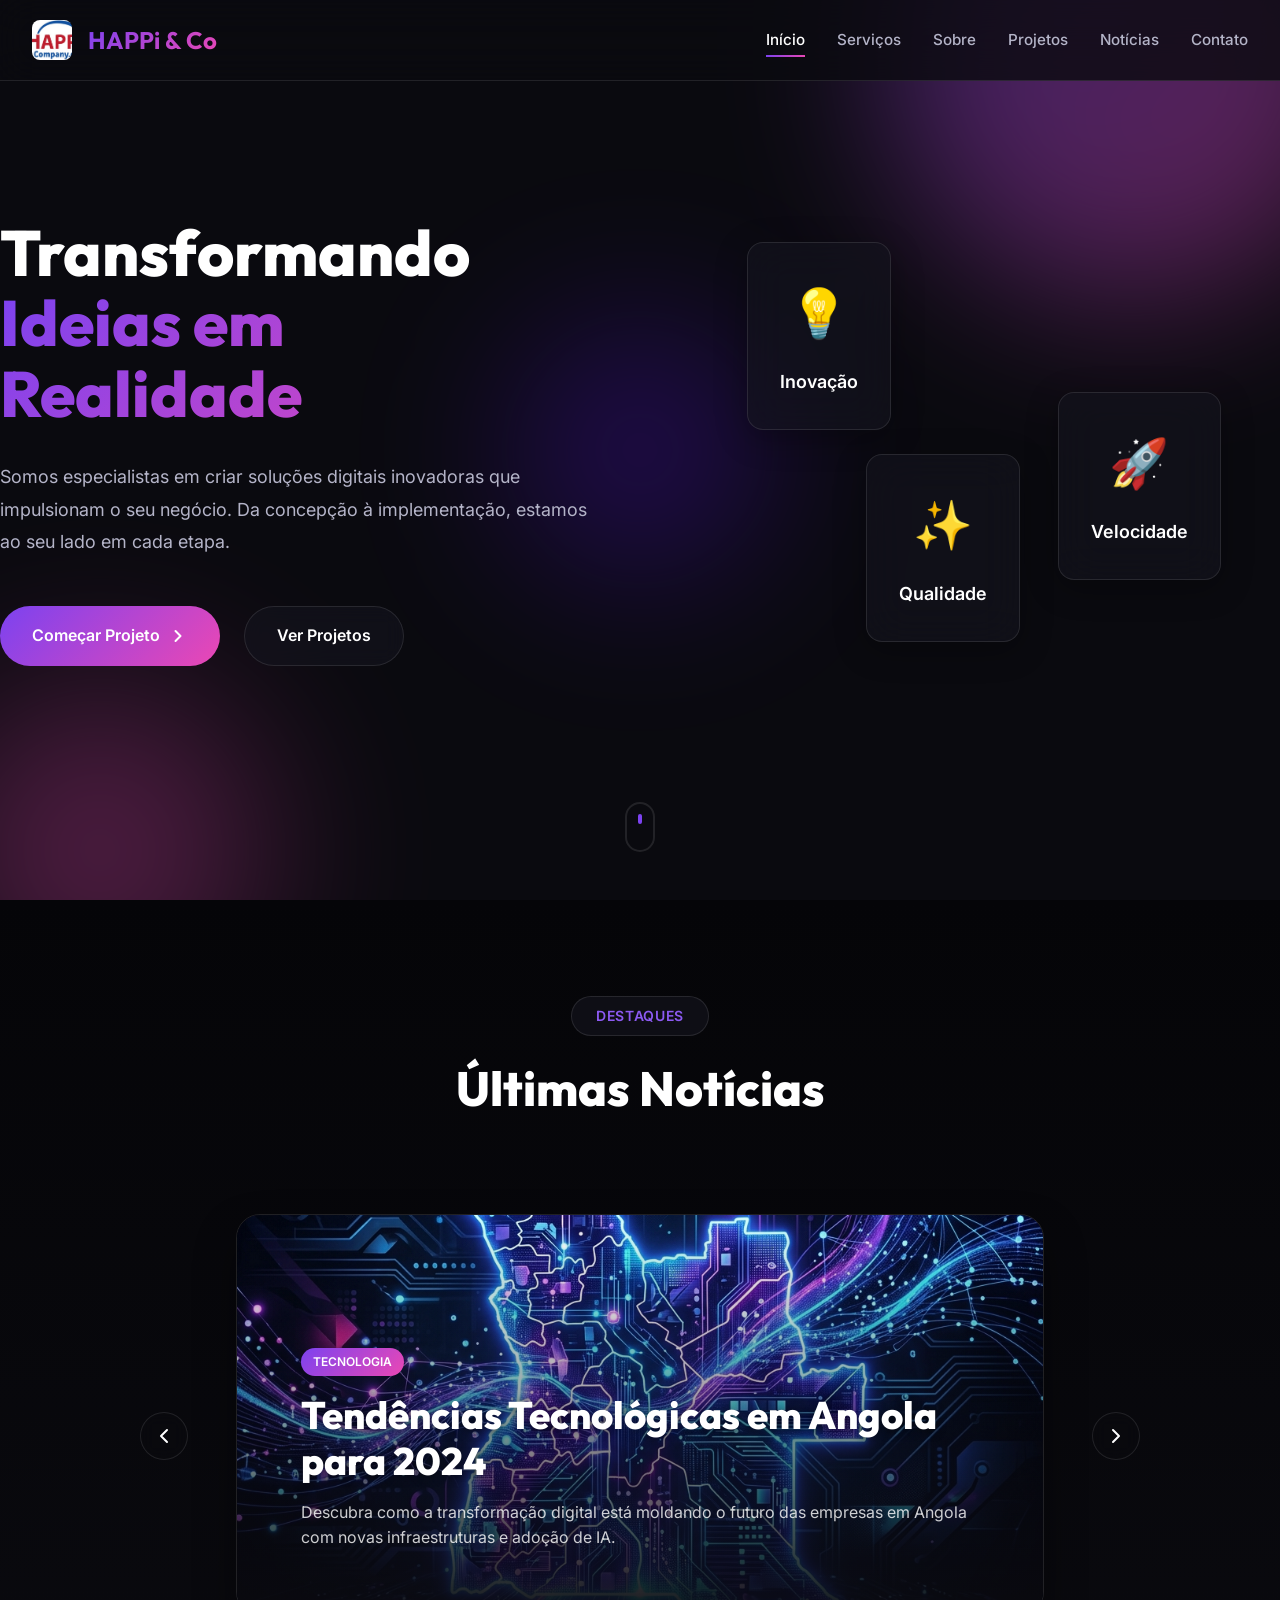
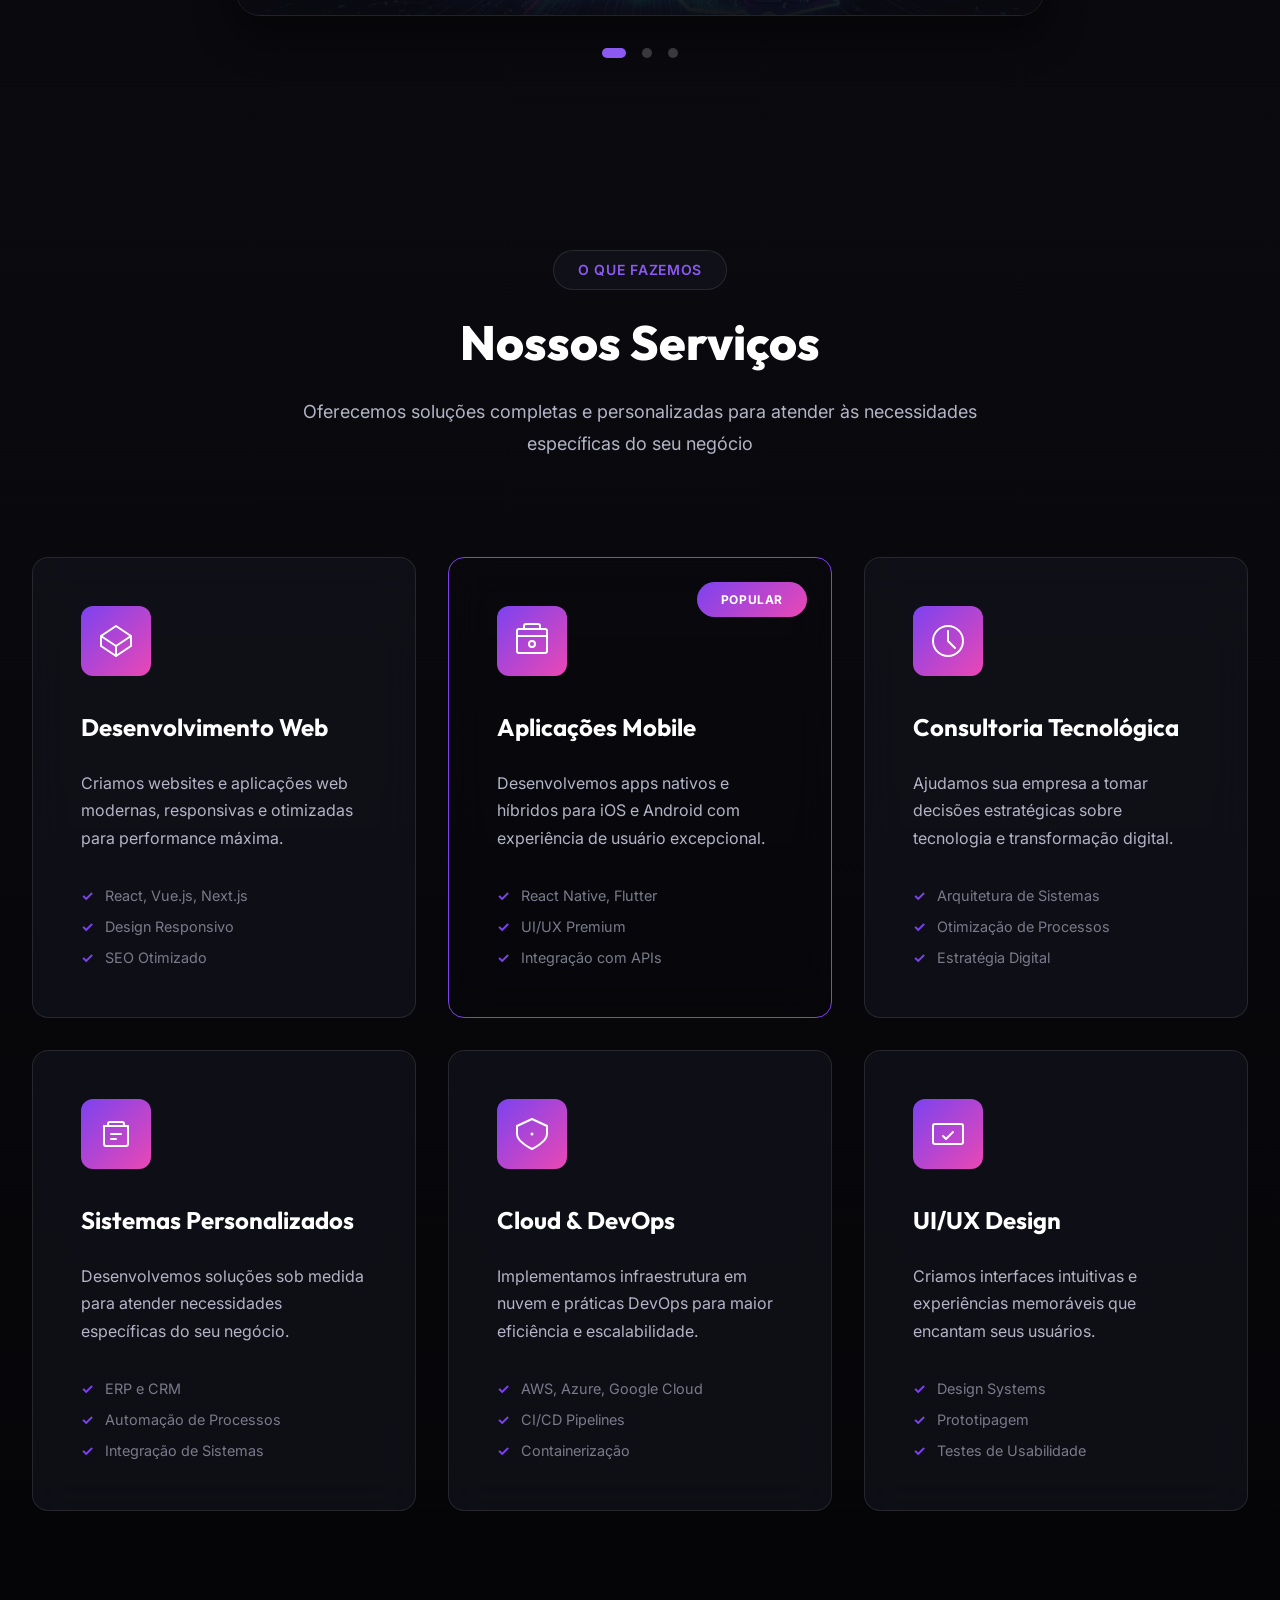
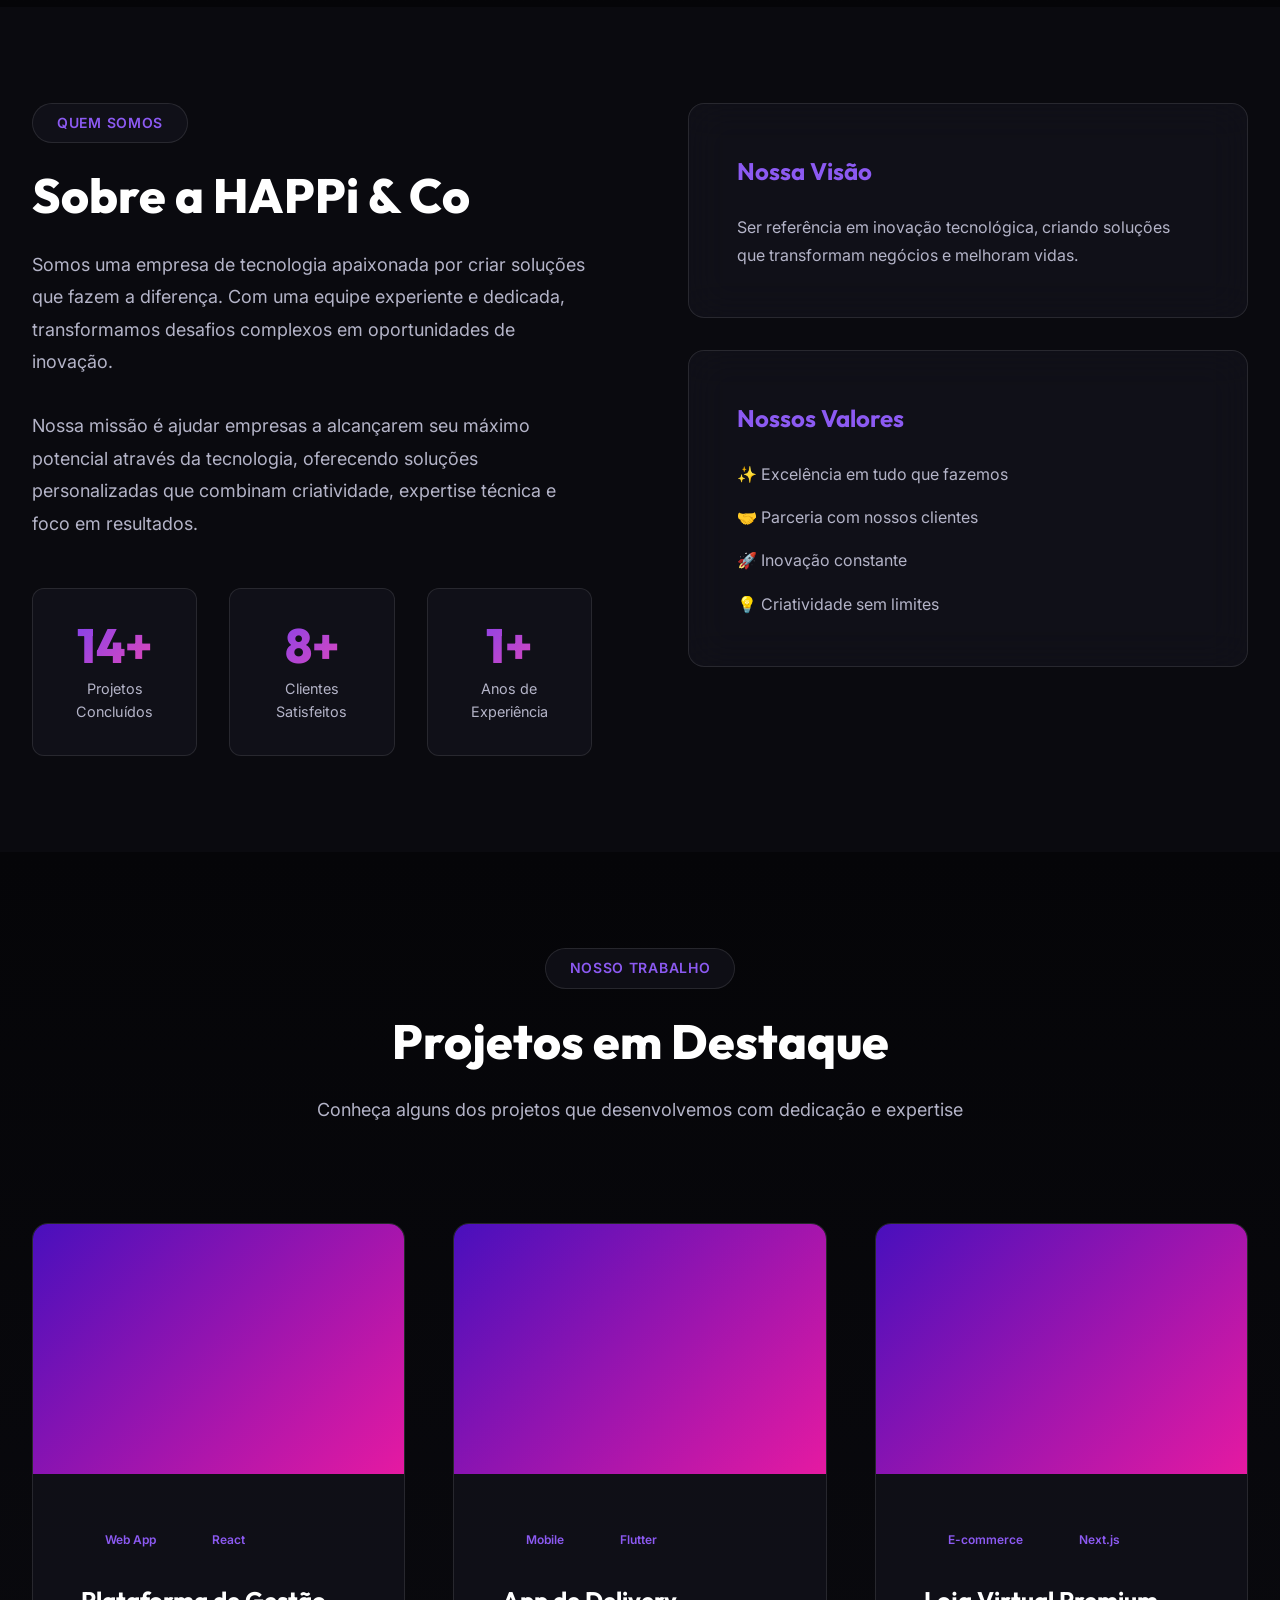
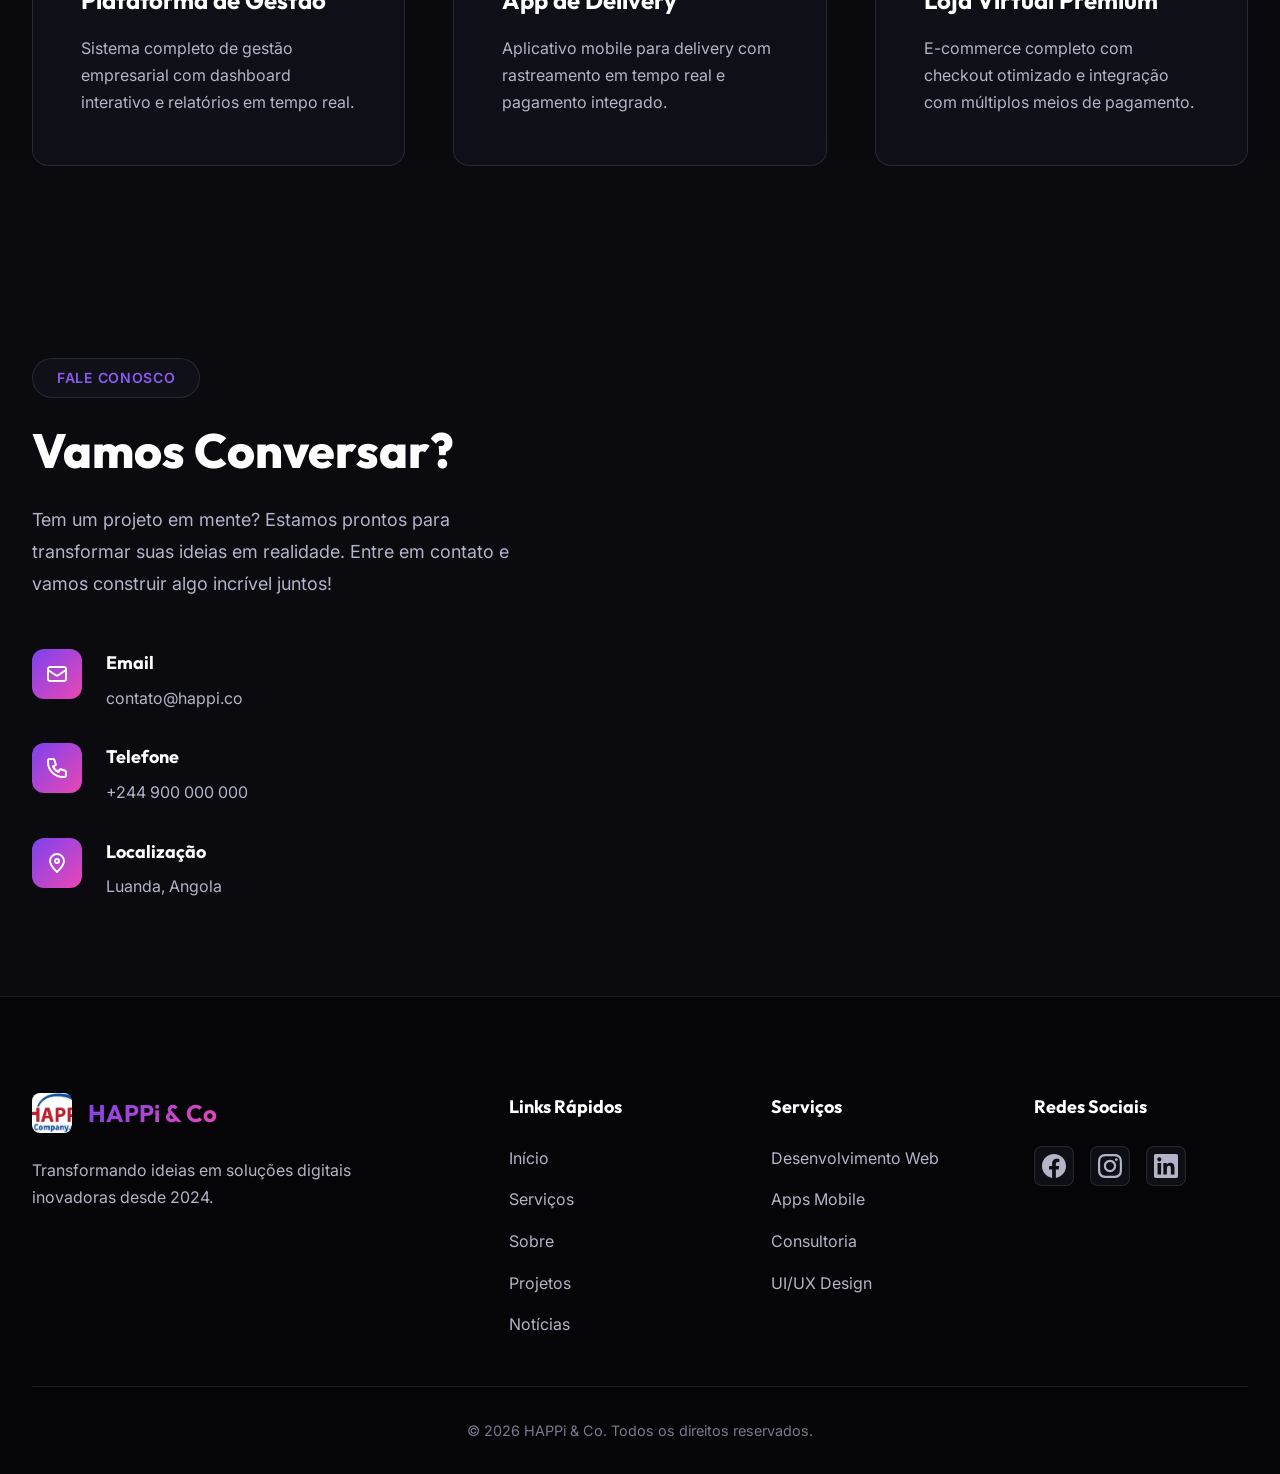
==== commit 60f2af14: "add news page" ====
--- a/index.html
+++ b/index.html
@@ -1,15 +1,20 @@
 <!DOCTYPE html>
 <html lang="pt">
+
 <head>
     <meta charset="UTF-8">
     <meta name="viewport" content="width=device-width, initial-scale=1.0">
-    <meta name="description" content="HAPPi & Co - Transformando ideias em soluções digitais inovadoras. Desenvolvimento de software, consultoria tecnológica e soluções personalizadas.">
+    <meta name="description"
+        content="HAPPi & Co - Transformando ideias em soluções digitais inovadoras. Desenvolvimento de software, consultoria tecnológica e soluções personalizadas.">
     <title>HAPPi & Co - Soluções Digitais Inovadoras</title>
     <link rel="preconnect" href="https://fonts.googleapis.com">
     <link rel="preconnect" href="https://fonts.gstatic.com" crossorigin>
-    <link href="https://fonts.googleapis.com/css2?family=Inter:wght@300;400;500;600;700;800&family=Outfit:wght@400;500;600;700;800&display=swap" rel="stylesheet">
+    <link
+        href="https://fonts.googleapis.com/css2?family=Inter:wght@300;400;500;600;700;800&family=Outfit:wght@400;500;600;700;800&display=swap"
+        rel="stylesheet">
     <link rel="stylesheet" href="styles.css">
 </head>
+
 <body>
     <!-- Navigation -->
     <nav class="navbar" id="navbar">
@@ -48,14 +53,15 @@
                     <span class="title-line gradient-text">Ideias em Realidade</span>
                 </h1>
                 <p class="hero-description">
-                    Somos especialistas em criar soluções digitais inovadoras que impulsionam o seu negócio. 
+                    Somos especialistas em criar soluções digitais inovadoras que impulsionam o seu negócio.
                     Da concepção à implementação, estamos ao seu lado em cada etapa.
                 </p>
                 <div class="hero-buttons">
                     <a href="#contact" class="btn btn-primary">
                         Começar Projeto
                         <svg width="20" height="20" viewBox="0 0 20 20" fill="none">
-                            <path d="M7.5 15L12.5 10L7.5 5" stroke="currentColor" stroke-width="2" stroke-linecap="round" stroke-linejoin="round"/>
+                            <path d="M7.5 15L12.5 10L7.5 5" stroke="currentColor" stroke-width="2"
+                                stroke-linecap="round" stroke-linejoin="round" />
                         </svg>
                     </a>
                     <a href="#projects" class="btn btn-secondary">
@@ -81,6 +87,41 @@
         <div class="scroll-indicator">
             <div class="mouse">
                 <div class="wheel"></div>
+            </div>
+        </div>
+    </section>
+
+    <!-- News Carousel Section -->
+    <section id="news-carousel" class="section news-carousel">
+        <div class="container">
+            <div class="section-header">
+                <span class="section-label">Destaques</span>
+                <h2 class="section-title">Últimas Notícias</h2>
+            </div>
+            <div class="carousel-container">
+                <button class="carousel-btn prev-btn" id="carouselPrev" aria-label="Notícia anterior">
+                    <svg width="24" height="24" viewBox="0 0 24 24" fill="none">
+                        <path d="M15 18L9 12L15 6" stroke="currentColor" stroke-width="2" stroke-linecap="round"
+                            stroke-linejoin="round" />
+                    </svg>
+                </button>
+
+                <div class="carousel-track-container">
+                    <div class="carousel-track" id="carouselTrack">
+                        <!-- Slides will be injected by JavaScript -->
+                    </div>
+                </div>
+
+                <button class="carousel-btn next-btn" id="carouselNext" aria-label="Próxima notícia">
+                    <svg width="24" height="24" viewBox="0 0 24 24" fill="none">
+                        <path d="M9 18L15 12L9 6" stroke="currentColor" stroke-width="2" stroke-linecap="round"
+                            stroke-linejoin="round" />
+                    </svg>
+                </button>
+
+                <div class="carousel-indicators" id="carouselIndicators">
+                    <!-- Dots will be injected by JavaScript -->
+                </div>
             </div>
         </div>
     </section>
@@ -92,16 +133,20 @@
                 <span class="section-label">O Que Fazemos</span>
                 <h2 class="section-title">Nossos Serviços</h2>
                 <p class="section-description">
-                    Oferecemos soluções completas e personalizadas para atender às necessidades específicas do seu negócio
+                    Oferecemos soluções completas e personalizadas para atender às necessidades específicas do seu
+                    negócio
                 </p>
             </div>
             <div class="services-grid">
                 <div class="service-card">
                     <div class="service-icon">
                         <svg width="40" height="40" viewBox="0 0 40 40" fill="none">
-                            <path d="M35 15L20 5L5 15V25L20 35L35 25V15Z" stroke="currentColor" stroke-width="2" stroke-linecap="round" stroke-linejoin="round"/>
-                            <path d="M5 15L20 25L35 15" stroke="currentColor" stroke-width="2" stroke-linecap="round" stroke-linejoin="round"/>
-                            <path d="M20 35V25" stroke="currentColor" stroke-width="2" stroke-linecap="round" stroke-linejoin="round"/>
+                            <path d="M35 15L20 5L5 15V25L20 35L35 25V15Z" stroke="currentColor" stroke-width="2"
+                                stroke-linecap="round" stroke-linejoin="round" />
+                            <path d="M5 15L20 25L35 15" stroke="currentColor" stroke-width="2" stroke-linecap="round"
+                                stroke-linejoin="round" />
+                            <path d="M20 35V25" stroke="currentColor" stroke-width="2" stroke-linecap="round"
+                                stroke-linejoin="round" />
                         </svg>
                     </div>
                     <h3 class="service-title">Desenvolvimento Web</h3>
@@ -119,10 +164,11 @@
                     <div class="featured-badge">Popular</div>
                     <div class="service-icon">
                         <svg width="40" height="40" viewBox="0 0 40 40" fill="none">
-                            <rect x="5" y="8" width="30" height="24" rx="2" stroke="currentColor" stroke-width="2"/>
-                            <path d="M12 8V5C12 3.89543 12.8954 3 14 3H26C27.1046 3 28 3.89543 28 5V8" stroke="currentColor" stroke-width="2"/>
-                            <path d="M5 15H35" stroke="currentColor" stroke-width="2"/>
-                            <circle cx="20" cy="23" r="3" stroke="currentColor" stroke-width="2"/>
+                            <rect x="5" y="8" width="30" height="24" rx="2" stroke="currentColor" stroke-width="2" />
+                            <path d="M12 8V5C12 3.89543 12.8954 3 14 3H26C27.1046 3 28 3.89543 28 5V8"
+                                stroke="currentColor" stroke-width="2" />
+                            <path d="M5 15H35" stroke="currentColor" stroke-width="2" />
+                            <circle cx="20" cy="23" r="3" stroke="currentColor" stroke-width="2" />
                         </svg>
                     </div>
                     <h3 class="service-title">Aplicações Mobile</h3>
@@ -139,8 +185,8 @@
                 <div class="service-card">
                     <div class="service-icon">
                         <svg width="40" height="40" viewBox="0 0 40 40" fill="none">
-                            <circle cx="20" cy="20" r="15" stroke="currentColor" stroke-width="2"/>
-                            <path d="M20 10V20L27 27" stroke="currentColor" stroke-width="2" stroke-linecap="round"/>
+                            <circle cx="20" cy="20" r="15" stroke="currentColor" stroke-width="2" />
+                            <path d="M20 10V20L27 27" stroke="currentColor" stroke-width="2" stroke-linecap="round" />
                         </svg>
                     </div>
                     <h3 class="service-title">Consultoria Tecnológica</h3>
@@ -157,10 +203,12 @@
                 <div class="service-card">
                     <div class="service-icon">
                         <svg width="40" height="40" viewBox="0 0 40 40" fill="none">
-                            <path d="M8 12H32V30C32 31.1046 31.1046 32 30 32H10C8.89543 32 8 31.1046 8 30V12Z" stroke="currentColor" stroke-width="2"/>
-                            <path d="M12 12V10C12 8.89543 12.8954 8 14 8H26C27.1046 8 28 8.89543 28 10V12" stroke="currentColor" stroke-width="2"/>
-                            <path d="M15 20H25" stroke="currentColor" stroke-width="2" stroke-linecap="round"/>
-                            <path d="M15 25H20" stroke="currentColor" stroke-width="2" stroke-linecap="round"/>
+                            <path d="M8 12H32V30C32 31.1046 31.1046 32 30 32H10C8.89543 32 8 31.1046 8 30V12Z"
+                                stroke="currentColor" stroke-width="2" />
+                            <path d="M12 12V10C12 8.89543 12.8954 8 14 8H26C27.1046 8 28 8.89543 28 10V12"
+                                stroke="currentColor" stroke-width="2" />
+                            <path d="M15 20H25" stroke="currentColor" stroke-width="2" stroke-linecap="round" />
+                            <path d="M15 25H20" stroke="currentColor" stroke-width="2" stroke-linecap="round" />
                         </svg>
                     </div>
                     <h3 class="service-title">Sistemas Personalizados</h3>
@@ -177,8 +225,9 @@
                 <div class="service-card">
                     <div class="service-icon">
                         <svg width="40" height="40" viewBox="0 0 40 40" fill="none">
-                            <path d="M20 5L5 12V20C5 28 20 35 20 35C20 35 35 28 35 20V12L20 5Z" stroke="currentColor" stroke-width="2" stroke-linecap="round" stroke-linejoin="round"/>
-                            <path d="M20 20L20 20.01" stroke="currentColor" stroke-width="3" stroke-linecap="round"/>
+                            <path d="M20 5L5 12V20C5 28 20 35 20 35C20 35 35 28 35 20V12L20 5Z" stroke="currentColor"
+                                stroke-width="2" stroke-linecap="round" stroke-linejoin="round" />
+                            <path d="M20 20L20 20.01" stroke="currentColor" stroke-width="3" stroke-linecap="round" />
                         </svg>
                     </div>
                     <h3 class="service-title">Cloud & DevOps</h3>
@@ -195,8 +244,9 @@
                 <div class="service-card">
                     <div class="service-icon">
                         <svg width="40" height="40" viewBox="0 0 40 40" fill="none">
-                            <rect x="5" y="10" width="30" height="20" rx="2" stroke="currentColor" stroke-width="2"/>
-                            <path d="M15 22L18 25L25 18" stroke="currentColor" stroke-width="2" stroke-linecap="round" stroke-linejoin="round"/>
+                            <rect x="5" y="10" width="30" height="20" rx="2" stroke="currentColor" stroke-width="2" />
+                            <path d="M15 22L18 25L25 18" stroke="currentColor" stroke-width="2" stroke-linecap="round"
+                                stroke-linejoin="round" />
                         </svg>
                     </div>
                     <h3 class="service-title">UI/UX Design</h3>
@@ -221,12 +271,14 @@
                     <span class="section-label">Quem Somos</span>
                     <h2 class="section-title">Sobre a HAPPi & Co</h2>
                     <p class="about-description">
-                        Somos uma empresa de tecnologia apaixonada por criar soluções que fazem a diferença. 
-                        Com uma equipe experiente e dedicada, transformamos desafios complexos em oportunidades de inovação.
+                        Somos uma empresa de tecnologia apaixonada por criar soluções que fazem a diferença.
+                        Com uma equipe experiente e dedicada, transformamos desafios complexos em oportunidades de
+                        inovação.
                     </p>
                     <p class="about-description">
-                        Nossa missão é ajudar empresas a alcançarem seu máximo potencial através da tecnologia, 
-                        oferecendo soluções personalizadas que combinam criatividade, expertise técnica e foco em resultados.
+                        Nossa missão é ajudar empresas a alcançarem seu máximo potencial através da tecnologia,
+                        oferecendo soluções personalizadas que combinam criatividade, expertise técnica e foco em
+                        resultados.
                     </p>
                     <div class="stats-grid">
                         <div class="stat-item">
@@ -247,7 +299,8 @@
                     <div class="visual-card">
                         <div class="visual-content">
                             <h3>Nossa Visão</h3>
-                            <p>Ser referência em inovação tecnológica, criando soluções que transformam negócios e melhoram vidas.</p>
+                            <p>Ser referência em inovação tecnológica, criando soluções que transformam negócios e
+                                melhoram vidas.</p>
                         </div>
                     </div>
                     <div class="visual-card">
@@ -343,14 +396,17 @@
                     <span class="section-label">Fale Conosco</span>
                     <h2 class="section-title">Vamos Conversar?</h2>
                     <p class="contact-description">
-                        Tem um projeto em mente? Estamos prontos para transformar suas ideias em realidade. 
+                        Tem um projeto em mente? Estamos prontos para transformar suas ideias em realidade.
                         Entre em contato e vamos construir algo incrível juntos!
                     </p>
                     <div class="contact-methods">
                         <div class="contact-method">
                             <div class="method-icon">
                                 <svg width="24" height="24" viewBox="0 0 24 24" fill="none">
-                                    <path d="M3 8L10.89 13.26C11.2187 13.4793 11.6049 13.5963 12 13.5963C12.3951 13.5963 12.7813 13.4793 13.11 13.26L21 8M5 19H19C19.5304 19 20.0391 18.7893 20.4142 18.4142C20.7893 18.0391 21 17.5304 21 17V7C21 6.46957 20.7893 5.96086 20.4142 5.58579C20.0391 5.21071 19.5304 5 19 5H5C4.46957 5 3.96086 5.21071 3.58579 5.58579C3.21071 5.96086 3 6.46957 3 7V17C3 17.5304 3.21071 18.0391 3.58579 18.4142C3.96086 18.7893 4.46957 19 5 19Z" stroke="currentColor" stroke-width="2" stroke-linecap="round" stroke-linejoin="round"/>
+                                    <path
+                                        d="M3 8L10.89 13.26C11.2187 13.4793 11.6049 13.5963 12 13.5963C12.3951 13.5963 12.7813 13.4793 13.11 13.26L21 8M5 19H19C19.5304 19 20.0391 18.7893 20.4142 18.4142C20.7893 18.0391 21 17.5304 21 17V7C21 6.46957 20.7893 5.96086 20.4142 5.58579C20.0391 5.21071 19.5304 5 19 5H5C4.46957 5 3.96086 5.21071 3.58579 5.58579C3.21071 5.96086 3 6.46957 3 7V17C3 17.5304 3.21071 18.0391 3.58579 18.4142C3.96086 18.7893 4.46957 19 5 19Z"
+                                        stroke="currentColor" stroke-width="2" stroke-linecap="round"
+                                        stroke-linejoin="round" />
                                 </svg>
                             </div>
                             <div class="method-text">
@@ -361,7 +417,10 @@
                         <div class="contact-method">
                             <div class="method-icon">
                                 <svg width="24" height="24" viewBox="0 0 24 24" fill="none">
-                                    <path d="M3 5C3 3.89543 3.89543 3 5 3H8.27924C8.70967 3 9.09181 3.27543 9.22792 3.68377L10.7257 8.17721C10.8831 8.64932 10.6694 9.16531 10.2243 9.38787L7.96701 10.5165C9.06925 12.9612 11.0388 14.9308 13.4835 16.033L14.6121 13.7757C14.8347 13.3306 15.3507 13.1169 15.8228 13.2743L20.3162 14.7721C20.7246 14.9082 21 15.2903 21 15.7208V19C21 20.1046 20.1046 21 19 21H18C9.71573 21 3 14.2843 3 6V5Z" stroke="currentColor" stroke-width="2" stroke-linecap="round" stroke-linejoin="round"/>
+                                    <path
+                                        d="M3 5C3 3.89543 3.89543 3 5 3H8.27924C8.70967 3 9.09181 3.27543 9.22792 3.68377L10.7257 8.17721C10.8831 8.64932 10.6694 9.16531 10.2243 9.38787L7.96701 10.5165C9.06925 12.9612 11.0388 14.9308 13.4835 16.033L14.6121 13.7757C14.8347 13.3306 15.3507 13.1169 15.8228 13.2743L20.3162 14.7721C20.7246 14.9082 21 15.2903 21 15.7208V19C21 20.1046 20.1046 21 19 21H18C9.71573 21 3 14.2843 3 6V5Z"
+                                        stroke="currentColor" stroke-width="2" stroke-linecap="round"
+                                        stroke-linejoin="round" />
                                 </svg>
                             </div>
                             <div class="method-text">
@@ -372,8 +431,14 @@
                         <div class="contact-method">
                             <div class="method-icon">
                                 <svg width="24" height="24" viewBox="0 0 24 24" fill="none">
-                                    <path d="M12 21C15.5 17.4 19 14.1764 19 10.2C19 6.22355 15.866 3 12 3C8.13401 3 5 6.22355 5 10.2C5 14.1764 8.5 17.4 12 21Z" stroke="currentColor" stroke-width="2" stroke-linecap="round" stroke-linejoin="round"/>
-                                    <path d="M12 12C13.1046 12 14 11.1046 14 10C14 8.89543 13.1046 8 12 8C10.8954 8 10 8.89543 10 10C10 11.1046 10.8954 12 12 12Z" stroke="currentColor" stroke-width="2" stroke-linecap="round" stroke-linejoin="round"/>
+                                    <path
+                                        d="M12 21C15.5 17.4 19 14.1764 19 10.2C19 6.22355 15.866 3 12 3C8.13401 3 5 6.22355 5 10.2C5 14.1764 8.5 17.4 12 21Z"
+                                        stroke="currentColor" stroke-width="2" stroke-linecap="round"
+                                        stroke-linejoin="round" />
+                                    <path
+                                        d="M12 12C13.1046 12 14 11.1046 14 10C14 8.89543 13.1046 8 12 8C10.8954 8 10 8.89543 10 10C10 11.1046 10.8954 12 12 12Z"
+                                        stroke="currentColor" stroke-width="2" stroke-linecap="round"
+                                        stroke-linejoin="round" />
                                 </svg>
                             </div>
                             <div class="method-text">
@@ -383,7 +448,7 @@
                         </div>
                     </div>
                 </div>
-                <form class="contact-form" id="contactForm">
+                <!-- <form class="contact-form" id="contactForm">
                     <div class="form-group">
                         <label for="name">Nome Completo</label>
                         <input type="text" id="name" name="name" required placeholder="Seu nome">
@@ -416,7 +481,7 @@
                             <path d="M18 2L9 11M18 2L12 18L9 11M18 2L2 8L9 11" stroke="currentColor" stroke-width="2" stroke-linecap="round" stroke-linejoin="round"/>
                         </svg>
                     </button>
-                </form>
+                </form> -->
             </div>
         </div>
     </section>
@@ -431,7 +496,7 @@
                         <span class="logo-text">HAPPi & Co</span>
                     </div>
                     <p class="footer-description">
-                        Transformando ideias em soluções digitais inovadoras desde 2019.
+                        Transformando ideias em soluções digitais inovadoras desde 2024.
                     </p>
                 </div>
                 <div class="footer-links">
@@ -458,33 +523,40 @@
                     <div class="social-links">
                         <a href="#" class="social-link" aria-label="Facebook">
                             <svg width="24" height="24" viewBox="0 0 24 24" fill="currentColor">
-                                <path d="M24 12.073c0-6.627-5.373-12-12-12s-12 5.373-12 12c0 5.99 4.388 10.954 10.125 11.854v-8.385H7.078v-3.47h3.047V9.43c0-3.007 1.792-4.669 4.533-4.669 1.312 0 2.686.235 2.686.235v2.953H15.83c-1.491 0-1.956.925-1.956 1.874v2.25h3.328l-.532 3.47h-2.796v8.385C19.612 23.027 24 18.062 24 12.073z"/>
+                                <path
+                                    d="M24 12.073c0-6.627-5.373-12-12-12s-12 5.373-12 12c0 5.99 4.388 10.954 10.125 11.854v-8.385H7.078v-3.47h3.047V9.43c0-3.007 1.792-4.669 4.533-4.669 1.312 0 2.686.235 2.686.235v2.953H15.83c-1.491 0-1.956.925-1.956 1.874v2.25h3.328l-.532 3.47h-2.796v8.385C19.612 23.027 24 18.062 24 12.073z" />
                             </svg>
                         </a>
                         <a href="#" class="social-link" aria-label="Instagram">
                             <svg width="24" height="24" viewBox="0 0 24 24" fill="currentColor">
-                                <path d="M12 2.163c3.204 0 3.584.012 4.85.07 3.252.148 4.771 1.691 4.919 4.919.058 1.265.069 1.645.069 4.849 0 3.205-.012 3.584-.069 4.849-.149 3.225-1.664 4.771-4.919 4.919-1.266.058-1.644.07-4.85.07-3.204 0-3.584-.012-4.849-.07-3.26-.149-4.771-1.699-4.919-4.92-.058-1.265-.07-1.644-.07-4.849 0-3.204.013-3.583.07-4.849.149-3.227 1.664-4.771 4.919-4.919 1.266-.057 1.645-.069 4.849-.069zm0-2.163c-3.259 0-3.667.014-4.947.072-4.358.2-6.78 2.618-6.98 6.98-.059 1.281-.073 1.689-.073 4.948 0 3.259.014 3.668.072 4.948.2 4.358 2.618 6.78 6.98 6.98 1.281.058 1.689.072 4.948.072 3.259 0 3.668-.014 4.948-.072 4.354-.2 6.782-2.618 6.979-6.98.059-1.28.073-1.689.073-4.948 0-3.259-.014-3.667-.072-4.947-.196-4.354-2.617-6.78-6.979-6.98-1.281-.059-1.69-.073-4.949-.073zm0 5.838c-3.403 0-6.162 2.759-6.162 6.162s2.759 6.163 6.162 6.163 6.162-2.759 6.162-6.163c0-3.403-2.759-6.162-6.162-6.162zm0 10.162c-2.209 0-4-1.79-4-4 0-2.209 1.791-4 4-4s4 1.791 4 4c0 2.21-1.791 4-4 4zm6.406-11.845c-.796 0-1.441.645-1.441 1.44s.645 1.44 1.441 1.44c.795 0 1.439-.645 1.439-1.44s-.644-1.44-1.439-1.44z"/>
+                                <path
+                                    d="M12 2.163c3.204 0 3.584.012 4.85.07 3.252.148 4.771 1.691 4.919 4.919.058 1.265.069 1.645.069 4.849 0 3.205-.012 3.584-.069 4.849-.149 3.225-1.664 4.771-4.919 4.919-1.266.058-1.644.07-4.85.07-3.204 0-3.584-.012-4.849-.07-3.26-.149-4.771-1.699-4.919-4.92-.058-1.265-.07-1.644-.07-4.849 0-3.204.013-3.583.07-4.849.149-3.227 1.664-4.771 4.919-4.919 1.266-.057 1.645-.069 4.849-.069zm0-2.163c-3.259 0-3.667.014-4.947.072-4.358.2-6.78 2.618-6.98 6.98-.059 1.281-.073 1.689-.073 4.948 0 3.259.014 3.668.072 4.948.2 4.358 2.618 6.78 6.98 6.98 1.281.058 1.689.072 4.948.072 3.259 0 3.668-.014 4.948-.072 4.354-.2 6.782-2.618 6.979-6.98.059-1.28.073-1.689.073-4.948 0-3.259-.014-3.667-.072-4.947-.196-4.354-2.617-6.78-6.979-6.98-1.281-.059-1.69-.073-4.949-.073zm0 5.838c-3.403 0-6.162 2.759-6.162 6.162s2.759 6.163 6.162 6.163 6.162-2.759 6.162-6.163c0-3.403-2.759-6.162-6.162-6.162zm0 10.162c-2.209 0-4-1.79-4-4 0-2.209 1.791-4 4-4s4 1.791 4 4c0 2.21-1.791 4-4 4zm6.406-11.845c-.796 0-1.441.645-1.441 1.44s.645 1.44 1.441 1.44c.795 0 1.439-.645 1.439-1.44s-.644-1.44-1.439-1.44z" />
                             </svg>
                         </a>
                         <a href="#" class="social-link" aria-label="LinkedIn">
                             <svg width="24" height="24" viewBox="0 0 24 24" fill="currentColor">
-                                <path d="M20.447 20.452h-3.554v-5.569c0-1.328-.027-3.037-1.852-3.037-1.853 0-2.136 1.445-2.136 2.939v5.667H9.351V9h3.414v1.561h.046c.477-.9 1.637-1.85 3.37-1.85 3.601 0 4.267 2.37 4.267 5.455v6.286zM5.337 7.433c-1.144 0-2.063-.926-2.063-2.065 0-1.138.92-2.063 2.063-2.063 1.14 0 2.064.925 2.064 2.063 0 1.139-.925 2.065-2.064 2.065zm1.782 13.019H3.555V9h3.564v11.452zM22.225 0H1.771C.792 0 0 .774 0 1.729v20.542C0 23.227.792 24 1.771 24h20.451C23.2 24 24 23.227 24 22.271V1.729C24 .774 23.2 0 22.222 0h.003z"/>
+                                <path
+                                    d="M20.447 20.452h-3.554v-5.569c0-1.328-.027-3.037-1.852-3.037-1.853 0-2.136 1.445-2.136 2.939v5.667H9.351V9h3.414v1.561h.046c.477-.9 1.637-1.85 3.37-1.85 3.601 0 4.267 2.37 4.267 5.455v6.286zM5.337 7.433c-1.144 0-2.063-.926-2.063-2.065 0-1.138.92-2.063 2.063-2.063 1.14 0 2.064.925 2.064 2.063 0 1.139-.925 2.065-2.064 2.065zm1.782 13.019H3.555V9h3.564v11.452zM22.225 0H1.771C.792 0 0 .774 0 1.729v20.542C0 23.227.792 24 1.771 24h20.451C23.2 24 24 23.227 24 22.271V1.729C24 .774 23.2 0 22.222 0h.003z" />
                             </svg>
                         </a>
-                        <a href="#" class="social-link" aria-label="GitHub">
+                        <!-- <a href="#" class="social-link" aria-label="GitHub">
                             <svg width="24" height="24" viewBox="0 0 24 24" fill="currentColor">
-                                <path d="M12 0c-6.626 0-12 5.373-12 12 0 5.302 3.438 9.8 8.207 11.387.599.111.793-.261.793-.577v-2.234c-3.338.726-4.033-1.416-4.033-1.416-.546-1.387-1.333-1.756-1.333-1.756-1.089-.745.083-.729.083-.729 1.205.084 1.839 1.237 1.839 1.237 1.07 1.834 2.807 1.304 3.492.997.107-.775.418-1.305.762-1.604-2.665-.305-5.467-1.334-5.467-5.931 0-1.311.469-2.381 1.236-3.221-.124-.303-.535-1.524.117-3.176 0 0 1.008-.322 3.301 1.23.957-.266 1.983-.399 3.003-.404 1.02.005 2.047.138 3.006.404 2.291-1.552 3.297-1.23 3.297-1.23.653 1.653.242 2.874.118 3.176.77.84 1.235 1.911 1.235 3.221 0 4.609-2.807 5.624-5.479 5.921.43.372.823 1.102.823 2.222v3.293c0 .319.192.694.801.576 4.765-1.589 8.199-6.086 8.199-11.386 0-6.627-5.373-12-12-12z"/>
+                                <path
+                                    d="M12 0c-6.626 0-12 5.373-12 12 0 5.302 3.438 9.8 8.207 11.387.599.111.793-.261.793-.577v-2.234c-3.338.726-4.033-1.416-4.033-1.416-.546-1.387-1.333-1.756-1.333-1.756-1.089-.745.083-.729.083-.729 1.205.084 1.839 1.237 1.839 1.237 1.07 1.834 2.807 1.304 3.492.997.107-.775.418-1.305.762-1.604-2.665-.305-5.467-1.334-5.467-5.931 0-1.311.469-2.381 1.236-3.221-.124-.303-.535-1.524.117-3.176 0 0 1.008-.322 3.301 1.23.957-.266 1.983-.399 3.003-.404 1.02.005 2.047.138 3.006.404 2.291-1.552 3.297-1.23 3.297-1.23.653 1.653.242 2.874.118 3.176.77.84 1.235 1.911 1.235 3.221 0 4.609-2.807 5.624-5.479 5.921.43.372.823 1.102.823 2.222v3.293c0 .319.192.694.801.576 4.765-1.589 8.199-6.086 8.199-11.386 0-6.627-5.373-12-12-12z" />
                             </svg>
-                        </a>
+                        </a> -->
                     </div>
                 </div>
             </div>
             <div class="footer-bottom">
-                <p>&copy; 2024 HAPPi & Co. Todos os direitos reservados.</p>
+                <p>&copy; <span class="current-year">2024</span> HAPPi & Co. Todos os direitos reservados.</p>
             </div>
         </div>
     </footer>
 
+    <!-- Include news data for carousel -->
+    <script src="news/newsData.js"></script>
     <script src="script.js"></script>
 </body>
-</html>
+
+</html>
--- a/styles.css
+++ b/styles.css
@@ -995,6 +995,161 @@
     font-size: 0.9rem;
 }
 
+/* News Carousel Section */
+.news-carousel {
+    background: linear-gradient(180deg, var(--bg-darker) 0%, var(--bg-dark) 100%);
+    overflow: hidden;
+}
+
+.carousel-container {
+    position: relative;
+    max-width: 1000px;
+    margin: 0 auto;
+    padding: 0 var(--spacing-3xl);
+}
+
+.carousel-track-container {
+    overflow: hidden;
+    border-radius: var(--radius-xl);
+    box-shadow: 0 20px 40px rgba(0,0,0,0.4);
+    border: 1px solid var(--border-color);
+}
+
+.carousel-track {
+    display: flex;
+    transition: transform 0.6s cubic-bezier(0.25, 1, 0.5, 1);
+}
+
+.carousel-slide {
+    min-width: 100%;
+    position: relative;
+    display: flex;
+    text-decoration: none;
+    color: inherit;
+    background: var(--bg-card);
+    height: 400px;
+    cursor: pointer;
+}
+
+.carousel-slide img {
+    position: absolute;
+    top: 0;
+    left: 0;
+    width: 100%;
+    height: 100%;
+    object-fit: cover;
+    z-index: 0;
+    transition: transform 10s ease;
+}
+
+.carousel-slide:hover img {
+    transform: scale(1.05);
+}
+
+.carousel-slide::after {
+    content: '';
+    position: absolute;
+    top: 0;
+    left: 0;
+    width: 100%;
+    height: 100%;
+    background: linear-gradient(to top, rgba(10, 10, 15, 0.95) 0%, rgba(10, 10, 15, 0.4) 50%, transparent 100%);
+    z-index: 1;
+}
+
+.carousel-content {
+    position: relative;
+    z-index: 2;
+    margin-top: auto;
+    padding: var(--spacing-2xl);
+    width: 100%;
+}
+
+.carousel-badge {
+    display: inline-block;
+    background: var(--gradient-primary);
+    color: white;
+    padding: 0.25rem 0.75rem;
+    border-radius: var(--radius-full);
+    font-size: 0.75rem;
+    font-weight: 600;
+    text-transform: uppercase;
+    margin-bottom: var(--spacing-sm);
+    box-shadow: 0 4px 15px rgba(var(--primary-hue), var(--primary-sat), var(--primary-light), 0.3);
+}
+
+.carousel-title {
+    font-family: var(--font-display);
+    font-size: clamp(1.5rem, 3vw, 2.5rem);
+    font-weight: 800;
+    line-height: 1.2;
+    margin-bottom: var(--spacing-sm);
+    color: white;
+    text-shadow: 0 2px 10px rgba(0,0,0,0.5);
+}
+
+.carousel-excerpt {
+    color: rgba(255, 255, 255, 0.8);
+    font-size: 1rem;
+    line-height: 1.6;
+    max-width: 700px;
+    display: -webkit-box;
+    -webkit-line-clamp: 2;
+    -webkit-box-orient: vertical;
+    overflow: hidden;
+}
+
+.carousel-btn {
+    position: absolute;
+    top: 50%;
+    transform: translateY(-50%);
+    background: rgba(10, 10, 15, 0.6);
+    backdrop-filter: blur(8px);
+    border: 1px solid rgba(255, 255, 255, 0.1);
+    color: white;
+    width: 48px;
+    height: 48px;
+    border-radius: 50%;
+    display: flex;
+    align-items: center;
+    justify-content: center;
+    cursor: pointer;
+    z-index: 10;
+    transition: all var(--transition-base);
+}
+
+.carousel-btn:hover {
+    background: var(--gradient-primary);
+    border-color: transparent;
+    transform: translateY(-50%) scale(1.1);
+}
+
+.prev-btn { left: 0; }
+.next-btn { right: 0; }
+
+.carousel-indicators {
+    display: flex;
+    justify-content: center;
+    gap: var(--spacing-sm);
+    margin-top: var(--spacing-lg);
+}
+
+.carousel-dot {
+    width: 10px;
+    height: 10px;
+    border-radius: 50%;
+    background: rgba(255, 255, 255, 0.2);
+    border: none;
+    cursor: pointer;
+    transition: all var(--transition-base);
+}
+
+.carousel-dot.active {
+    background: var(--primary-400);
+    width: 24px;
+    border-radius: 5px;
+}
+
 /* Responsive Design */
 @media (max-width: 1024px) {
     .hero-content {
@@ -1018,6 +1173,10 @@
     .footer-content {
         grid-template-columns: 1fr 1fr;
         gap: var(--spacing-xl);
+    }
+    
+    .carousel-container {
+        padding: 0 var(--spacing-xl);
     }
 }
 
@@ -1089,6 +1248,19 @@
     .footer-content {
         grid-template-columns: 1fr;
     }
+
+    .carousel-container {
+        padding: 0 var(--spacing-sm);
+    }
+    .carousel-slide {
+        height: 350px;
+    }
+    .carousel-content {
+        padding: var(--spacing-lg);
+    }
+    .carousel-btn {
+        display: none; /* Hide arrows on mobile, rely on dots */
+    }
 }
 
 /* Animations */
@@ -1255,13 +1427,40 @@
 }
 
 @media (max-width: 768px) {
+    .news-page {
+        height: auto;
+        overflow: visible;
+    }
+    
+    .news-page .news {
+        height: auto;
+        overflow: visible;
+    }
+
     .news-layout {
         flex-direction: column;
+        display: block;
     }
     
     .news-sidebar {
         width: 100%;
         position: static;
+        height: auto;
+        overflow: visible;
+        margin-bottom: var(--spacing-xl);
+    }
+    
+    .news-filters-vertical {
+        flex-direction: row;
+        flex-wrap: wrap;
+    }
+    
+    .news-filters-vertical li {
+        flex: 1 1 calc(50% - var(--spacing-sm));
+    }
+    
+    .news-filters-vertical .filter-btn {
+        text-align: center;
     }
     
     .news-scroll-container {
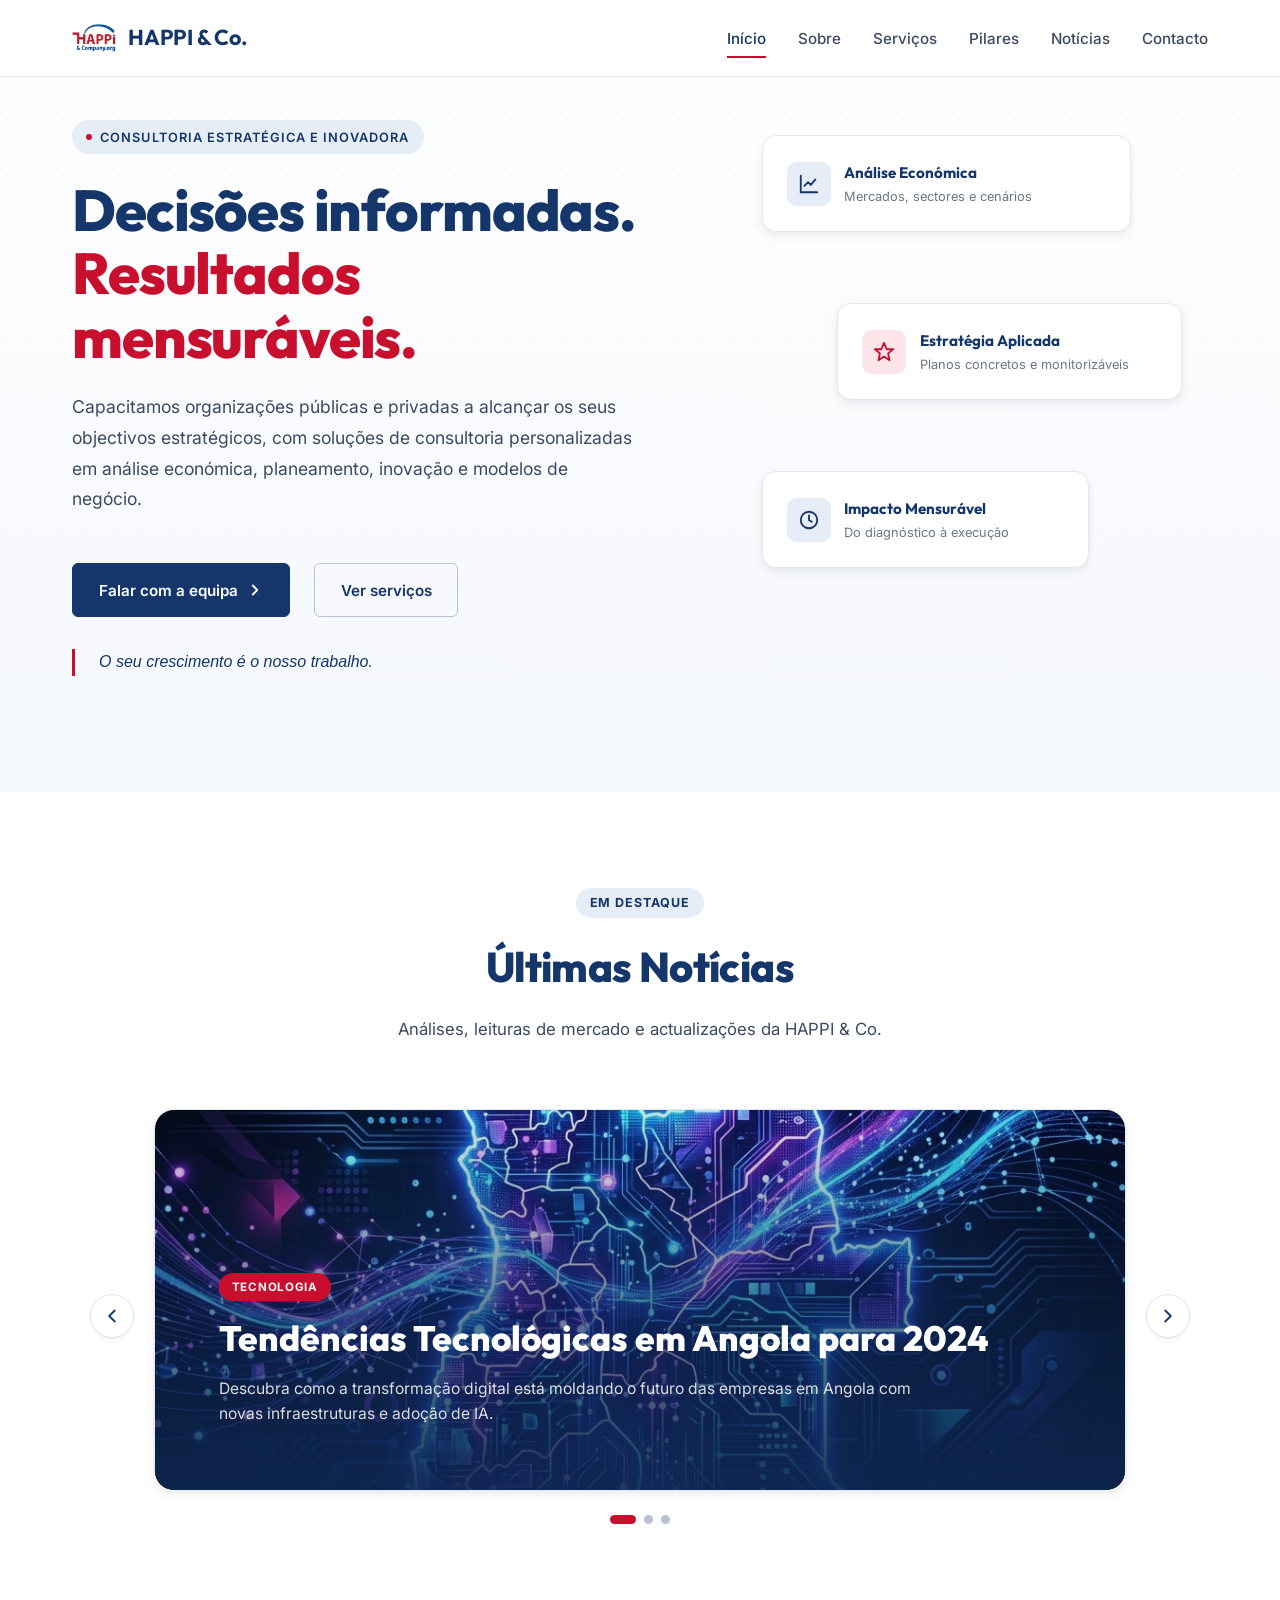
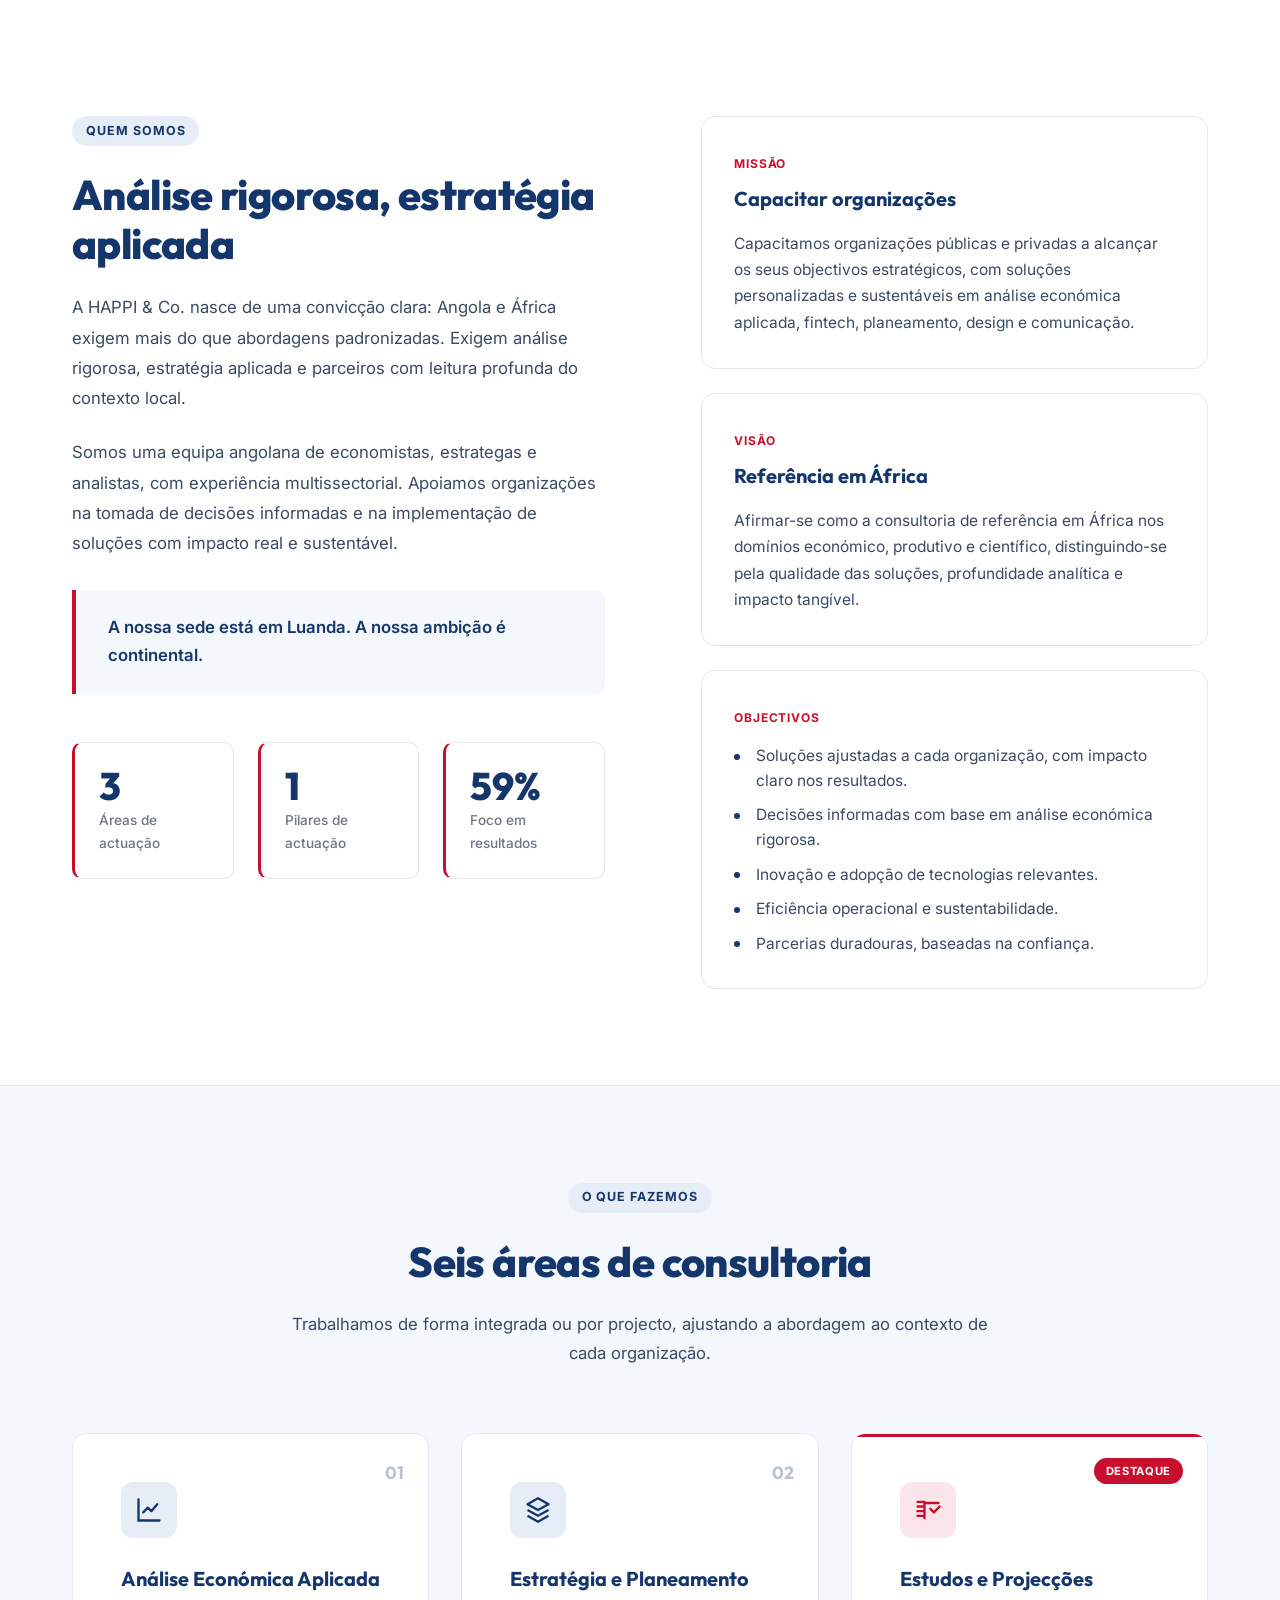
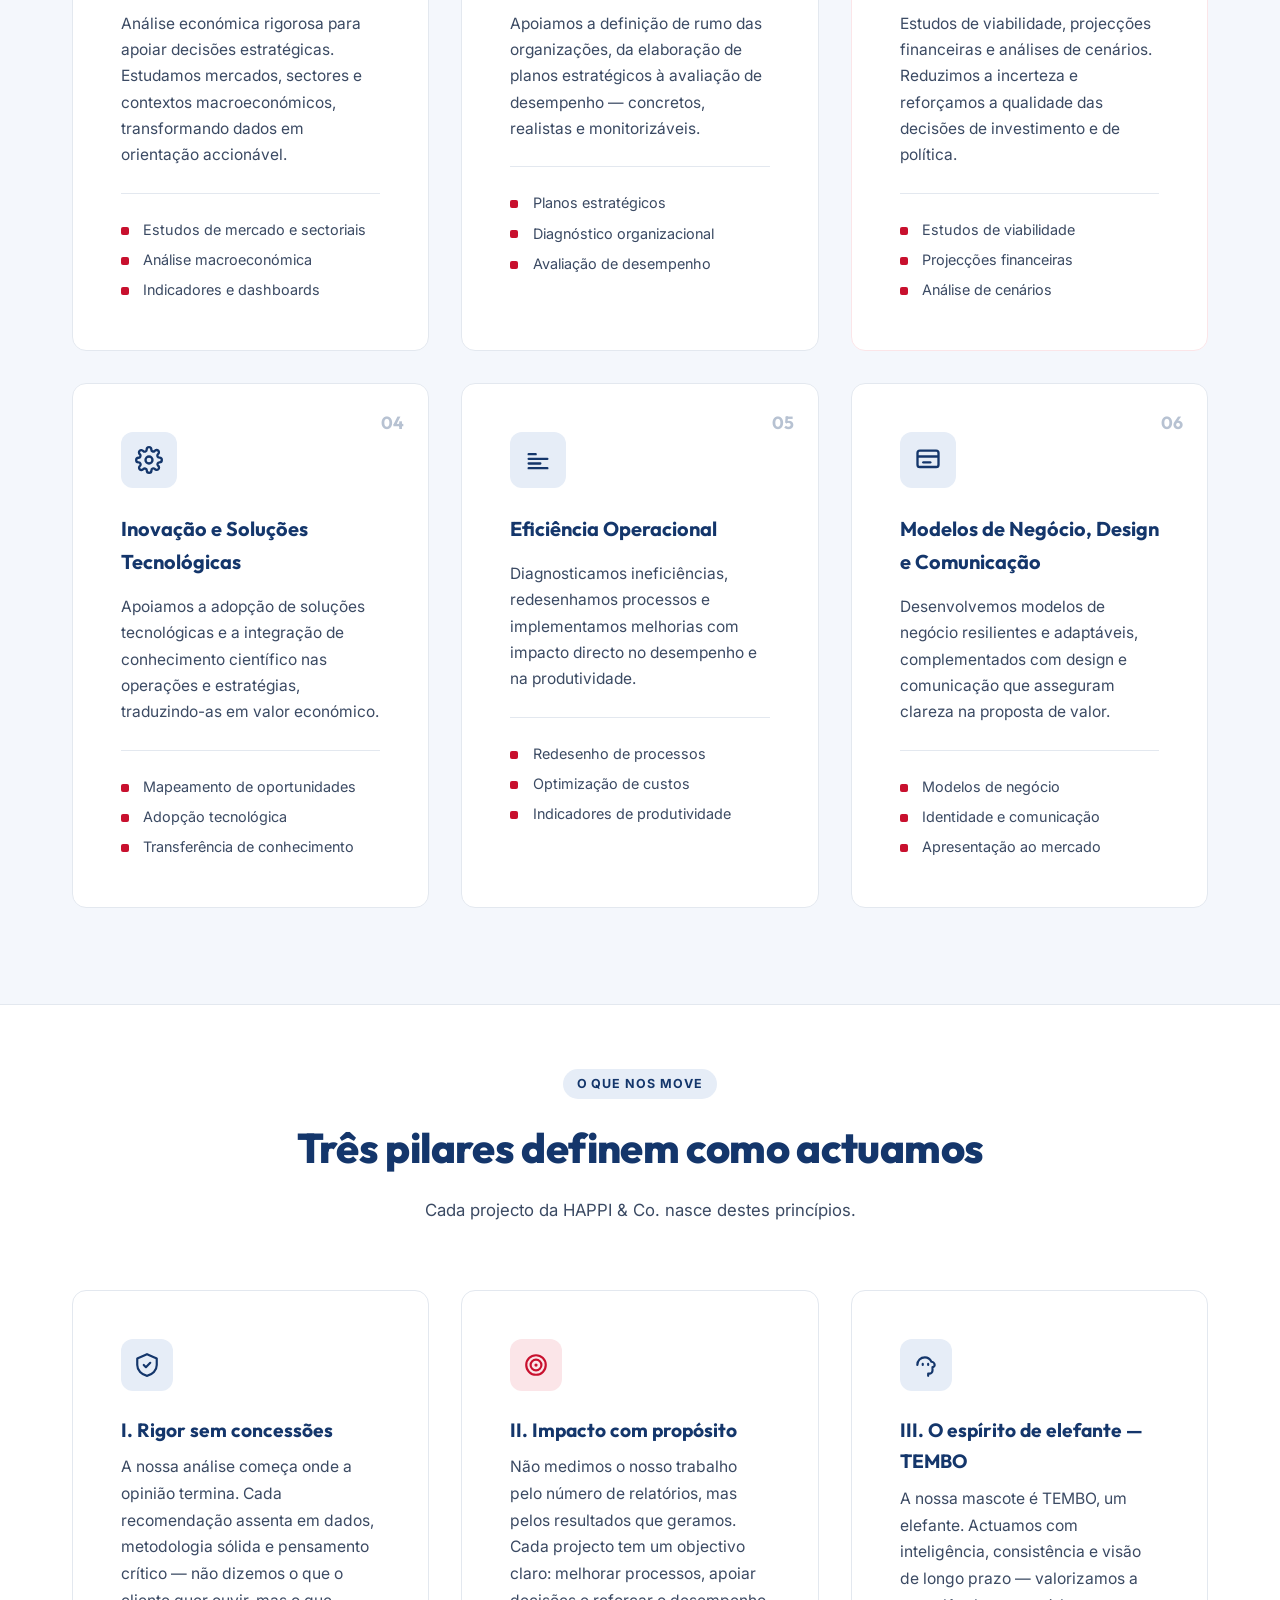
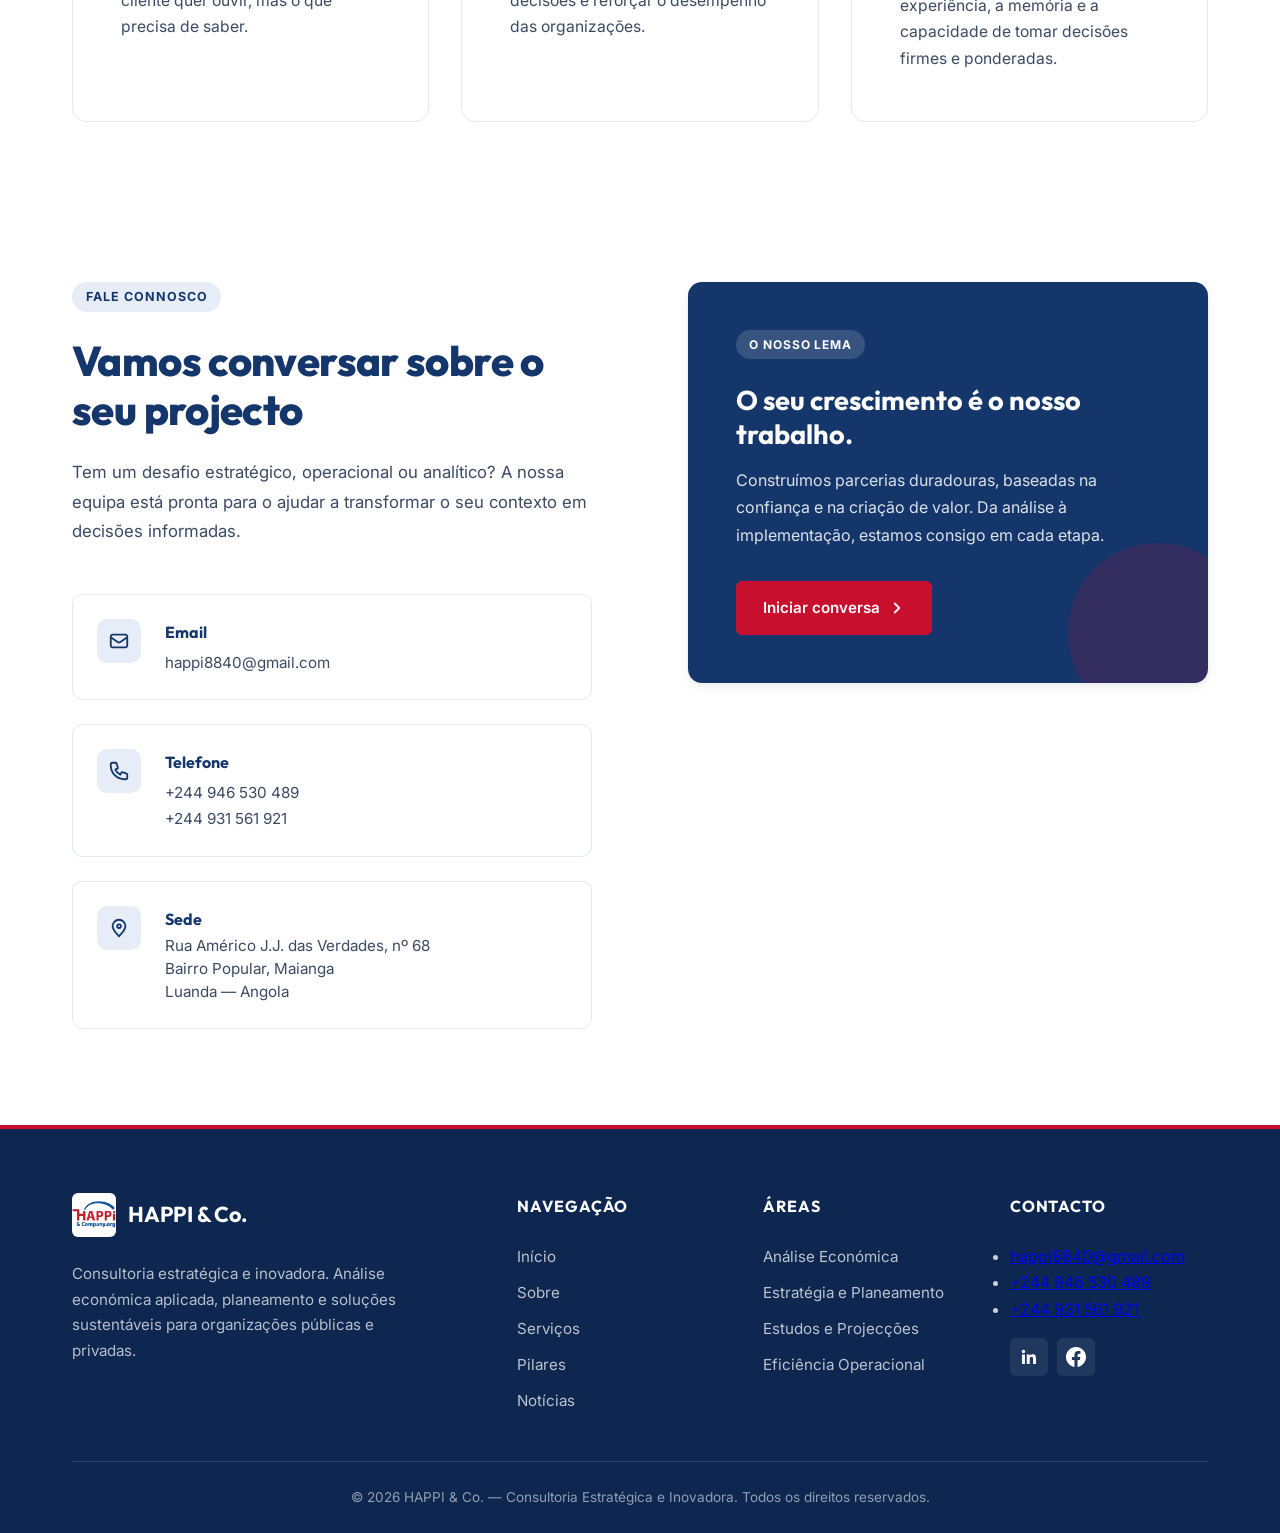
==== commit 0e922b9c: "update theme" ====
--- a/index.html
+++ b/index.html
@@ -5,8 +5,8 @@
     <meta charset="UTF-8">
     <meta name="viewport" content="width=device-width, initial-scale=1.0">
     <meta name="description"
-        content="HAPPi & Co - Transformando ideias em soluções digitais inovadoras. Desenvolvimento de software, consultoria tecnológica e soluções personalizadas.">
-    <title>HAPPi & Co - Soluções Digitais Inovadoras</title>
+        content="HAPPI & Co. — Consultoria estratégica e inovadora em análise económica, planeamento, estudos, eficiência operacional e modelos de negócio.">
+    <title>HAPPI & Co. — Consultoria Estratégica e Inovadora</title>
     <link rel="preconnect" href="https://fonts.googleapis.com">
     <link rel="preconnect" href="https://fonts.gstatic.com" crossorigin>
     <link
@@ -19,19 +19,19 @@
     <!-- Navigation -->
     <nav class="navbar" id="navbar">
         <div class="container nav-container">
-            <div class="logo">
-                <img src="images/logo.jpeg" alt="HAPPi & Co Logo">
-                <span class="logo-text">HAPPi & Co</span>
-            </div>
+            <a href="#home" class="logo">
+                <img src="images/logo.jpeg" alt="HAPPI & Co. Logo">
+                <span class="logo-text">HAPPI &amp; Co.</span>
+            </a>
             <ul class="nav-menu" id="navMenu">
                 <li><a href="#home" class="nav-link active">Início</a></li>
+                <li><a href="#about" class="nav-link">Sobre</a></li>
                 <li><a href="#services" class="nav-link">Serviços</a></li>
-                <li><a href="#about" class="nav-link">Sobre</a></li>
-                <li><a href="#projects" class="nav-link">Projetos</a></li>
+                <li><a href="#principles" class="nav-link">Pilares</a></li>
                 <li><a href="noticias.html" class="nav-link">Notícias</a></li>
-                <li><a href="#contact" class="nav-link">Contato</a></li>
+                <li><a href="#contact" class="nav-link">Contacto</a></li>
             </ul>
-            <button class="mobile-toggle" id="mobileToggle">
+            <button class="mobile-toggle" id="mobileToggle" aria-label="Abrir menu">
                 <span></span>
                 <span></span>
                 <span></span>
@@ -39,278 +39,171 @@
         </div>
     </nav>
 
-    <!-- Hero Section -->
+    <!-- Hero -->
     <section id="home" class="hero">
-        <div class="hero-background">
-            <div class="gradient-orb orb-1"></div>
-            <div class="gradient-orb orb-2"></div>
-            <div class="gradient-orb orb-3"></div>
-        </div>
         <div class="container hero-content">
             <div class="hero-text">
+                <span class="hero-eyebrow"><span class="dot"></span> Consultoria Estratégica e Inovadora</span>
                 <h1 class="hero-title">
-                    <span class="title-line">Transformando</span>
-                    <span class="title-line gradient-text">Ideias em Realidade</span>
+                    <span class="title-line">Decisões informadas.</span>
+                    <span class="title-line title-accent">Resultados mensuráveis.</span>
                 </h1>
                 <p class="hero-description">
-                    Somos especialistas em criar soluções digitais inovadoras que impulsionam o seu negócio.
-                    Da concepção à implementação, estamos ao seu lado em cada etapa.
+                    Capacitamos organizações públicas e privadas a alcançar os seus objectivos estratégicos, com
+                    soluções de consultoria personalizadas em análise económica, planeamento, inovação e modelos de
+                    negócio.
                 </p>
                 <div class="hero-buttons">
                     <a href="#contact" class="btn btn-primary">
-                        Começar Projeto
-                        <svg width="20" height="20" viewBox="0 0 20 20" fill="none">
+                        Falar com a equipa
+                        <svg width="18" height="18" viewBox="0 0 20 20" fill="none">
                             <path d="M7.5 15L12.5 10L7.5 5" stroke="currentColor" stroke-width="2"
                                 stroke-linecap="round" stroke-linejoin="round" />
                         </svg>
                     </a>
-                    <a href="#projects" class="btn btn-secondary">
-                        Ver Projetos
-                    </a>
-                </div>
-            </div>
-            <div class="hero-visual">
-                <div class="floating-card card-1">
-                    <div class="card-icon">💡</div>
-                    <div class="card-text">Inovação</div>
-                </div>
-                <div class="floating-card card-2">
-                    <div class="card-icon">🚀</div>
-                    <div class="card-text">Velocidade</div>
-                </div>
-                <div class="floating-card card-3">
-                    <div class="card-icon">✨</div>
-                    <div class="card-text">Qualidade</div>
-                </div>
-            </div>
-        </div>
-        <div class="scroll-indicator">
-            <div class="mouse">
-                <div class="wheel"></div>
+                    <a href="#services" class="btn btn-secondary">Ver serviços</a>
+                </div>
+                <p class="hero-tagline">O seu crescimento é o nosso trabalho.</p>
+            </div>
+            <div class="hero-visual" aria-hidden="true">
+                <div class="hero-card-stack">
+                    <div class="hero-card card-a">
+                        <div class="hero-card-icon">
+                            <svg width="22" height="22" viewBox="0 0 24 24" fill="none">
+                                <path d="M3 3v18h18" stroke="currentColor" stroke-width="2" stroke-linecap="round" />
+                                <path d="M7 14l4-4 3 3 5-6" stroke="currentColor" stroke-width="2"
+                                    stroke-linecap="round" stroke-linejoin="round" />
+                            </svg>
+                        </div>
+                        <div class="hero-card-text">
+                            <strong>Análise Económica</strong>
+                            <span>Mercados, sectores e cenários</span>
+                        </div>
+                    </div>
+                    <div class="hero-card card-b">
+                        <div class="hero-card-icon accent">
+                            <svg width="22" height="22" viewBox="0 0 24 24" fill="none">
+                                <path d="M12 2l3 7h7l-5.5 4.5L18 21l-6-4-6 4 1.5-7.5L2 9h7z" stroke="currentColor"
+                                    stroke-width="2" stroke-linejoin="round" />
+                            </svg>
+                        </div>
+                        <div class="hero-card-text">
+                            <strong>Estratégia Aplicada</strong>
+                            <span>Planos concretos e monitorizáveis</span>
+                        </div>
+                    </div>
+                    <div class="hero-card card-c">
+                        <div class="hero-card-icon">
+                            <svg width="22" height="22" viewBox="0 0 24 24" fill="none">
+                                <circle cx="12" cy="12" r="9" stroke="currentColor" stroke-width="2" />
+                                <path d="M12 7v5l3 2" stroke="currentColor" stroke-width="2" stroke-linecap="round" />
+                            </svg>
+                        </div>
+                        <div class="hero-card-text">
+                            <strong>Impacto Mensurável</strong>
+                            <span>Do diagnóstico à execução</span>
+                        </div>
+                    </div>
+                </div>
             </div>
         </div>
     </section>
 
-    <!-- News Carousel Section -->
+    <!-- News Carousel -->
     <section id="news-carousel" class="section news-carousel">
         <div class="container">
             <div class="section-header">
-                <span class="section-label">Destaques</span>
+                <span class="section-label">Em destaque</span>
                 <h2 class="section-title">Últimas Notícias</h2>
+                <p class="section-description">Análises, leituras de mercado e actualizações da HAPPI &amp; Co.</p>
             </div>
             <div class="carousel-container">
                 <button class="carousel-btn prev-btn" id="carouselPrev" aria-label="Notícia anterior">
-                    <svg width="24" height="24" viewBox="0 0 24 24" fill="none">
+                    <svg width="22" height="22" viewBox="0 0 24 24" fill="none">
                         <path d="M15 18L9 12L15 6" stroke="currentColor" stroke-width="2" stroke-linecap="round"
                             stroke-linejoin="round" />
                     </svg>
                 </button>
 
                 <div class="carousel-track-container">
-                    <div class="carousel-track" id="carouselTrack">
-                        <!-- Slides will be injected by JavaScript -->
-                    </div>
+                    <div class="carousel-track" id="carouselTrack"></div>
                 </div>
 
                 <button class="carousel-btn next-btn" id="carouselNext" aria-label="Próxima notícia">
-                    <svg width="24" height="24" viewBox="0 0 24 24" fill="none">
+                    <svg width="22" height="22" viewBox="0 0 24 24" fill="none">
                         <path d="M9 18L15 12L9 6" stroke="currentColor" stroke-width="2" stroke-linecap="round"
                             stroke-linejoin="round" />
                     </svg>
                 </button>
 
-                <div class="carousel-indicators" id="carouselIndicators">
-                    <!-- Dots will be injected by JavaScript -->
-                </div>
+                <div class="carousel-indicators" id="carouselIndicators"></div>
             </div>
         </div>
     </section>
 
-    <!-- Services Section -->
-    <section id="services" class="services">
-        <div class="container">
-            <div class="section-header">
-                <span class="section-label">O Que Fazemos</span>
-                <h2 class="section-title">Nossos Serviços</h2>
-                <p class="section-description">
-                    Oferecemos soluções completas e personalizadas para atender às necessidades específicas do seu
-                    negócio
-                </p>
-            </div>
-            <div class="services-grid">
-                <div class="service-card">
-                    <div class="service-icon">
-                        <svg width="40" height="40" viewBox="0 0 40 40" fill="none">
-                            <path d="M35 15L20 5L5 15V25L20 35L35 25V15Z" stroke="currentColor" stroke-width="2"
-                                stroke-linecap="round" stroke-linejoin="round" />
-                            <path d="M5 15L20 25L35 15" stroke="currentColor" stroke-width="2" stroke-linecap="round"
-                                stroke-linejoin="round" />
-                            <path d="M20 35V25" stroke="currentColor" stroke-width="2" stroke-linecap="round"
-                                stroke-linejoin="round" />
-                        </svg>
-                    </div>
-                    <h3 class="service-title">Desenvolvimento Web</h3>
-                    <p class="service-description">
-                        Criamos websites e aplicações web modernas, responsivas e otimizadas para performance máxima.
-                    </p>
-                    <ul class="service-features">
-                        <li>React, Vue.js, Next.js</li>
-                        <li>Design Responsivo</li>
-                        <li>SEO Otimizado</li>
-                    </ul>
-                </div>
-
-                <div class="service-card featured">
-                    <div class="featured-badge">Popular</div>
-                    <div class="service-icon">
-                        <svg width="40" height="40" viewBox="0 0 40 40" fill="none">
-                            <rect x="5" y="8" width="30" height="24" rx="2" stroke="currentColor" stroke-width="2" />
-                            <path d="M12 8V5C12 3.89543 12.8954 3 14 3H26C27.1046 3 28 3.89543 28 5V8"
-                                stroke="currentColor" stroke-width="2" />
-                            <path d="M5 15H35" stroke="currentColor" stroke-width="2" />
-                            <circle cx="20" cy="23" r="3" stroke="currentColor" stroke-width="2" />
-                        </svg>
-                    </div>
-                    <h3 class="service-title">Aplicações Mobile</h3>
-                    <p class="service-description">
-                        Desenvolvemos apps nativos e híbridos para iOS e Android com experiência de usuário excepcional.
-                    </p>
-                    <ul class="service-features">
-                        <li>React Native, Flutter</li>
-                        <li>UI/UX Premium</li>
-                        <li>Integração com APIs</li>
-                    </ul>
-                </div>
-
-                <div class="service-card">
-                    <div class="service-icon">
-                        <svg width="40" height="40" viewBox="0 0 40 40" fill="none">
-                            <circle cx="20" cy="20" r="15" stroke="currentColor" stroke-width="2" />
-                            <path d="M20 10V20L27 27" stroke="currentColor" stroke-width="2" stroke-linecap="round" />
-                        </svg>
-                    </div>
-                    <h3 class="service-title">Consultoria Tecnológica</h3>
-                    <p class="service-description">
-                        Ajudamos sua empresa a tomar decisões estratégicas sobre tecnologia e transformação digital.
-                    </p>
-                    <ul class="service-features">
-                        <li>Arquitetura de Sistemas</li>
-                        <li>Otimização de Processos</li>
-                        <li>Estratégia Digital</li>
-                    </ul>
-                </div>
-
-                <div class="service-card">
-                    <div class="service-icon">
-                        <svg width="40" height="40" viewBox="0 0 40 40" fill="none">
-                            <path d="M8 12H32V30C32 31.1046 31.1046 32 30 32H10C8.89543 32 8 31.1046 8 30V12Z"
-                                stroke="currentColor" stroke-width="2" />
-                            <path d="M12 12V10C12 8.89543 12.8954 8 14 8H26C27.1046 8 28 8.89543 28 10V12"
-                                stroke="currentColor" stroke-width="2" />
-                            <path d="M15 20H25" stroke="currentColor" stroke-width="2" stroke-linecap="round" />
-                            <path d="M15 25H20" stroke="currentColor" stroke-width="2" stroke-linecap="round" />
-                        </svg>
-                    </div>
-                    <h3 class="service-title">Sistemas Personalizados</h3>
-                    <p class="service-description">
-                        Desenvolvemos soluções sob medida para atender necessidades específicas do seu negócio.
-                    </p>
-                    <ul class="service-features">
-                        <li>ERP e CRM</li>
-                        <li>Automação de Processos</li>
-                        <li>Integração de Sistemas</li>
-                    </ul>
-                </div>
-
-                <div class="service-card">
-                    <div class="service-icon">
-                        <svg width="40" height="40" viewBox="0 0 40 40" fill="none">
-                            <path d="M20 5L5 12V20C5 28 20 35 20 35C20 35 35 28 35 20V12L20 5Z" stroke="currentColor"
-                                stroke-width="2" stroke-linecap="round" stroke-linejoin="round" />
-                            <path d="M20 20L20 20.01" stroke="currentColor" stroke-width="3" stroke-linecap="round" />
-                        </svg>
-                    </div>
-                    <h3 class="service-title">Cloud & DevOps</h3>
-                    <p class="service-description">
-                        Implementamos infraestrutura em nuvem e práticas DevOps para maior eficiência e escalabilidade.
-                    </p>
-                    <ul class="service-features">
-                        <li>AWS, Azure, Google Cloud</li>
-                        <li>CI/CD Pipelines</li>
-                        <li>Containerização</li>
-                    </ul>
-                </div>
-
-                <div class="service-card">
-                    <div class="service-icon">
-                        <svg width="40" height="40" viewBox="0 0 40 40" fill="none">
-                            <rect x="5" y="10" width="30" height="20" rx="2" stroke="currentColor" stroke-width="2" />
-                            <path d="M15 22L18 25L25 18" stroke="currentColor" stroke-width="2" stroke-linecap="round"
-                                stroke-linejoin="round" />
-                        </svg>
-                    </div>
-                    <h3 class="service-title">UI/UX Design</h3>
-                    <p class="service-description">
-                        Criamos interfaces intuitivas e experiências memoráveis que encantam seus usuários.
-                    </p>
-                    <ul class="service-features">
-                        <li>Design Systems</li>
-                        <li>Prototipagem</li>
-                        <li>Testes de Usabilidade</li>
-                    </ul>
-                </div>
-            </div>
-        </div>
-    </section>
-
-    <!-- About Section -->
+    <!-- About -->
     <section id="about" class="about">
         <div class="container">
             <div class="about-content">
                 <div class="about-text">
-                    <span class="section-label">Quem Somos</span>
-                    <h2 class="section-title">Sobre a HAPPi & Co</h2>
+                    <span class="section-label">Quem somos</span>
+                    <h2 class="section-title">Análise rigorosa, estratégia aplicada</h2>
                     <p class="about-description">
-                        Somos uma empresa de tecnologia apaixonada por criar soluções que fazem a diferença.
-                        Com uma equipe experiente e dedicada, transformamos desafios complexos em oportunidades de
-                        inovação.
+                        A HAPPI &amp; Co. nasce de uma convicção clara: Angola e África exigem mais do que abordagens
+                        padronizadas. Exigem análise rigorosa, estratégia aplicada e parceiros com leitura profunda do
+                        contexto local.
                     </p>
                     <p class="about-description">
-                        Nossa missão é ajudar empresas a alcançarem seu máximo potencial através da tecnologia,
-                        oferecendo soluções personalizadas que combinam criatividade, expertise técnica e foco em
-                        resultados.
-                    </p>
+                        Somos uma equipa angolana de economistas, estrategas e analistas, com experiência
+                        multissectorial. Apoiamos organizações na tomada de decisões informadas e na implementação de
+                        soluções com impacto real e sustentável.
+                    </p>
+                    <div class="about-quote">
+                        A nossa sede está em Luanda. A nossa ambição é continental.
+                    </div>
                     <div class="stats-grid">
                         <div class="stat-item">
-                            <div class="stat-number" data-target="50">0</div>
-                            <div class="stat-label">Projetos Concluídos</div>
+                            <div class="stat-number" data-target="6" data-suffix="">0</div>
+                            <div class="stat-label">Áreas de actuação</div>
                         </div>
                         <div class="stat-item">
-                            <div class="stat-number" data-target="30">0</div>
-                            <div class="stat-label">Clientes Satisfeitos</div>
+                            <div class="stat-number" data-target="3" data-suffix="">0</div>
+                            <div class="stat-label">Pilares de actuação</div>
                         </div>
                         <div class="stat-item">
-                            <div class="stat-number" data-target="5">0</div>
-                            <div class="stat-label">Anos de Experiência</div>
+                            <div class="stat-number" data-target="100" data-suffix="%">0</div>
+                            <div class="stat-label">Foco em resultados</div>
                         </div>
                     </div>
                 </div>
                 <div class="about-visual">
                     <div class="visual-card">
+                        <span class="visual-eyebrow">Missão</span>
                         <div class="visual-content">
-                            <h3>Nossa Visão</h3>
-                            <p>Ser referência em inovação tecnológica, criando soluções que transformam negócios e
-                                melhoram vidas.</p>
+                            <h3>Capacitar organizações</h3>
+                            <p>Capacitamos organizações públicas e privadas a alcançar os seus objectivos
+                                estratégicos, com soluções personalizadas e sustentáveis em análise económica
+                                aplicada, fintech, planeamento, design e comunicação.</p>
                         </div>
                     </div>
                     <div class="visual-card">
+                        <span class="visual-eyebrow">Visão</span>
                         <div class="visual-content">
-                            <h3>Nossos Valores</h3>
+                            <h3>Referência em África</h3>
+                            <p>Afirmar-se como a consultoria de referência em África nos domínios económico,
+                                produtivo e científico, distinguindo-se pela qualidade das soluções, profundidade
+                                analítica e impacto tangível.</p>
+                        </div>
+                    </div>
+                    <div class="visual-card">
+                        <span class="visual-eyebrow">Objectivos</span>
+                        <div class="visual-content">
                             <ul>
-                                <li>✨ Excelência em tudo que fazemos</li>
-                                <li>🤝 Parceria com nossos clientes</li>
-                                <li>🚀 Inovação constante</li>
-                                <li>💡 Criatividade sem limites</li>
+                                <li>Soluções ajustadas a cada organização, com impacto claro nos resultados.</li>
+                                <li>Decisões informadas com base em análise económica rigorosa.</li>
+                                <li>Inovação e adopção de tecnologias relevantes.</li>
+                                <li>Eficiência operacional e sustentabilidade.</li>
+                                <li>Parcerias duradouras, baseadas na confiança.</li>
                             </ul>
                         </div>
                     </div>
@@ -319,169 +212,284 @@
         </div>
     </section>
 
-    <!-- Projects Section -->
-    <section id="projects" class="projects">
+    <!-- Services -->
+    <section id="services" class="services">
         <div class="container">
             <div class="section-header">
-                <span class="section-label">Nosso Trabalho</span>
-                <h2 class="section-title">Projetos em Destaque</h2>
+                <span class="section-label">O que fazemos</span>
+                <h2 class="section-title">Seis áreas de consultoria</h2>
                 <p class="section-description">
-                    Conheça alguns dos projetos que desenvolvemos com dedicação e expertise
+                    Trabalhamos de forma integrada ou por projecto, ajustando a abordagem ao contexto de cada
+                    organização.
                 </p>
             </div>
-            <div class="projects-grid">
-                <div class="project-card">
-                    <div class="project-image">
-                        <div class="project-overlay">
-                            <button class="project-btn">Ver Detalhes</button>
-                        </div>
-                    </div>
-                    <div class="project-info">
-                        <div class="project-tags">
-                            <span class="tag">Web App</span>
-                            <span class="tag">React</span>
-                        </div>
-                        <h3 class="project-title">Plataforma de Gestão</h3>
-                        <p class="project-description">
-                            Sistema completo de gestão empresarial com dashboard interativo e relatórios em tempo real.
-                        </p>
-                    </div>
-                </div>
-
-                <div class="project-card">
-                    <div class="project-image">
-                        <div class="project-overlay">
-                            <button class="project-btn">Ver Detalhes</button>
-                        </div>
-                    </div>
-                    <div class="project-info">
-                        <div class="project-tags">
-                            <span class="tag">Mobile</span>
-                            <span class="tag">Flutter</span>
-                        </div>
-                        <h3 class="project-title">App de Delivery</h3>
-                        <p class="project-description">
-                            Aplicativo mobile para delivery com rastreamento em tempo real e pagamento integrado.
-                        </p>
-                    </div>
-                </div>
-
-                <div class="project-card">
-                    <div class="project-image">
-                        <div class="project-overlay">
-                            <button class="project-btn">Ver Detalhes</button>
-                        </div>
-                    </div>
-                    <div class="project-info">
-                        <div class="project-tags">
-                            <span class="tag">E-commerce</span>
-                            <span class="tag">Next.js</span>
-                        </div>
-                        <h3 class="project-title">Loja Virtual Premium</h3>
-                        <p class="project-description">
-                            E-commerce completo com checkout otimizado e integração com múltiplos meios de pagamento.
-                        </p>
-                    </div>
+            <div class="services-grid">
+                <div class="service-card">
+                    <span class="service-number">01</span>
+                    <div class="service-icon">
+                        <svg width="28" height="28" viewBox="0 0 24 24" fill="none">
+                            <path d="M3 3v18h18" stroke="currentColor" stroke-width="2" stroke-linecap="round" />
+                            <path d="M7 14l4-4 3 3 5-6" stroke="currentColor" stroke-width="2"
+                                stroke-linecap="round" stroke-linejoin="round" />
+                        </svg>
+                    </div>
+                    <h3 class="service-title">Análise Económica Aplicada</h3>
+                    <p class="service-description">
+                        Análise económica rigorosa para apoiar decisões estratégicas. Estudamos mercados, sectores e
+                        contextos macroeconómicos, transformando dados em orientação accionável.
+                    </p>
+                    <ul class="service-features">
+                        <li>Estudos de mercado e sectoriais</li>
+                        <li>Análise macroeconómica</li>
+                        <li>Indicadores e dashboards</li>
+                    </ul>
+                </div>
+
+                <div class="service-card">
+                    <span class="service-number">02</span>
+                    <div class="service-icon">
+                        <svg width="28" height="28" viewBox="0 0 24 24" fill="none">
+                            <path d="M12 2L3 7l9 5 9-5-9-5z" stroke="currentColor" stroke-width="2"
+                                stroke-linejoin="round" />
+                            <path d="M3 12l9 5 9-5M3 17l9 5 9-5" stroke="currentColor" stroke-width="2"
+                                stroke-linejoin="round" />
+                        </svg>
+                    </div>
+                    <h3 class="service-title">Estratégia e Planeamento</h3>
+                    <p class="service-description">
+                        Apoiamos a definição de rumo das organizações, da elaboração de planos estratégicos à
+                        avaliação de desempenho — concretos, realistas e monitorizáveis.
+                    </p>
+                    <ul class="service-features">
+                        <li>Planos estratégicos</li>
+                        <li>Diagnóstico organizacional</li>
+                        <li>Avaliação de desempenho</li>
+                    </ul>
+                </div>
+
+                <div class="service-card featured">
+                    <div class="featured-badge">Destaque</div>
+                    <div class="service-icon">
+                        <svg width="28" height="28" viewBox="0 0 24 24" fill="none">
+                            <path d="M9 19V6h12M3 5h6M3 9h6M3 13h6M3 17h6" stroke="currentColor" stroke-width="2"
+                                stroke-linecap="round" stroke-linejoin="round" />
+                            <path d="M14 11l3 3 5-5" stroke="currentColor" stroke-width="2" stroke-linecap="round"
+                                stroke-linejoin="round" />
+                        </svg>
+                    </div>
+                    <h3 class="service-title">Estudos e Projecções</h3>
+                    <p class="service-description">
+                        Estudos de viabilidade, projecções financeiras e análises de cenários. Reduzimos a
+                        incerteza e reforçamos a qualidade das decisões de investimento e de política.
+                    </p>
+                    <ul class="service-features">
+                        <li>Estudos de viabilidade</li>
+                        <li>Projecções financeiras</li>
+                        <li>Análise de cenários</li>
+                    </ul>
+                </div>
+
+                <div class="service-card">
+                    <span class="service-number">04</span>
+                    <div class="service-icon">
+                        <svg width="28" height="28" viewBox="0 0 24 24" fill="none">
+                            <circle cx="12" cy="12" r="3" stroke="currentColor" stroke-width="2" />
+                            <path d="M19.4 15a1.7 1.7 0 0 0 .3 1.8l.1.1a2 2 0 1 1-2.8 2.8l-.1-.1a1.7 1.7 0 0 0-1.8-.3 1.7 1.7 0 0 0-1 1.5V21a2 2 0 1 1-4 0v-.1a1.7 1.7 0 0 0-1.1-1.5 1.7 1.7 0 0 0-1.8.3l-.1.1a2 2 0 1 1-2.8-2.8l.1-.1a1.7 1.7 0 0 0 .3-1.8 1.7 1.7 0 0 0-1.5-1H3a2 2 0 1 1 0-4h.1a1.7 1.7 0 0 0 1.5-1.1 1.7 1.7 0 0 0-.3-1.8l-.1-.1a2 2 0 1 1 2.8-2.8l.1.1a1.7 1.7 0 0 0 1.8.3H9a1.7 1.7 0 0 0 1-1.5V3a2 2 0 1 1 4 0v.1a1.7 1.7 0 0 0 1 1.5 1.7 1.7 0 0 0 1.8-.3l.1-.1a2 2 0 1 1 2.8 2.8l-.1.1a1.7 1.7 0 0 0-.3 1.8V9a1.7 1.7 0 0 0 1.5 1H21a2 2 0 1 1 0 4h-.1a1.7 1.7 0 0 0-1.5 1z"
+                                stroke="currentColor" stroke-width="2" stroke-linejoin="round" />
+                        </svg>
+                    </div>
+                    <h3 class="service-title">Inovação e Soluções Tecnológicas</h3>
+                    <p class="service-description">
+                        Apoiamos a adopção de soluções tecnológicas e a integração de conhecimento científico nas
+                        operações e estratégias, traduzindo-as em valor económico.
+                    </p>
+                    <ul class="service-features">
+                        <li>Mapeamento de oportunidades</li>
+                        <li>Adopção tecnológica</li>
+                        <li>Transferência de conhecimento</li>
+                    </ul>
+                </div>
+
+                <div class="service-card">
+                    <span class="service-number">05</span>
+                    <div class="service-icon">
+                        <svg width="28" height="28" viewBox="0 0 24 24" fill="none">
+                            <path d="M4 19h16M4 15h10M4 11h16M4 7h6" stroke="currentColor" stroke-width="2"
+                                stroke-linecap="round" />
+                        </svg>
+                    </div>
+                    <h3 class="service-title">Eficiência Operacional</h3>
+                    <p class="service-description">
+                        Diagnosticamos ineficiências, redesenhamos processos e implementamos melhorias com impacto
+                        directo no desempenho e na produtividade.
+                    </p>
+                    <ul class="service-features">
+                        <li>Redesenho de processos</li>
+                        <li>Optimização de custos</li>
+                        <li>Indicadores de produtividade</li>
+                    </ul>
+                </div>
+
+                <div class="service-card">
+                    <span class="service-number">06</span>
+                    <div class="service-icon">
+                        <svg width="28" height="28" viewBox="0 0 24 24" fill="none">
+                            <rect x="3" y="4" width="18" height="14" rx="2" stroke="currentColor" stroke-width="2" />
+                            <path d="M3 9h18" stroke="currentColor" stroke-width="2" />
+                            <path d="M8 14h6" stroke="currentColor" stroke-width="2" stroke-linecap="round" />
+                        </svg>
+                    </div>
+                    <h3 class="service-title">Modelos de Negócio, Design e Comunicação</h3>
+                    <p class="service-description">
+                        Desenvolvemos modelos de negócio resilientes e adaptáveis, complementados com design e
+                        comunicação que asseguram clareza na proposta de valor.
+                    </p>
+                    <ul class="service-features">
+                        <li>Modelos de negócio</li>
+                        <li>Identidade e comunicação</li>
+                        <li>Apresentação ao mercado</li>
+                    </ul>
                 </div>
             </div>
         </div>
     </section>
 
-
-    <!-- Contact Section -->
+    <!-- Pillars / What moves us -->
+    <section id="principles" class="principles">
+        <div class="container">
+            <div class="section-header">
+                <span class="section-label">O que nos move</span>
+                <h2 class="section-title">Três pilares definem como actuamos</h2>
+                <p class="section-description">
+                    Cada projecto da HAPPI &amp; Co. nasce destes princípios.
+                </p>
+            </div>
+            <div class="principles-grid">
+                <div class="principle-card">
+                    <div class="principle-icon">
+                        <svg width="26" height="26" viewBox="0 0 24 24" fill="none">
+                            <path d="M12 2l9 4v6c0 5-4 9-9 10-5-1-9-5-9-10V6l9-4z" stroke="currentColor"
+                                stroke-width="2" stroke-linejoin="round" />
+                            <path d="M9 12l2 2 4-4" stroke="currentColor" stroke-width="2" stroke-linecap="round"
+                                stroke-linejoin="round" />
+                        </svg>
+                    </div>
+                    <h3 class="principle-title">I. Rigor sem concessões</h3>
+                    <p class="principle-text">
+                        A nossa análise começa onde a opinião termina. Cada recomendação assenta em dados,
+                        metodologia sólida e pensamento crítico — não dizemos o que o cliente quer ouvir, mas o que
+                        precisa de saber.
+                    </p>
+                </div>
+                <div class="principle-card is-accent">
+                    <div class="principle-icon">
+                        <svg width="26" height="26" viewBox="0 0 24 24" fill="none">
+                            <circle cx="12" cy="12" r="9" stroke="currentColor" stroke-width="2" />
+                            <circle cx="12" cy="12" r="5" stroke="currentColor" stroke-width="2" />
+                            <circle cx="12" cy="12" r="1.5" fill="currentColor" />
+                        </svg>
+                    </div>
+                    <h3 class="principle-title">II. Impacto com propósito</h3>
+                    <p class="principle-text">
+                        Não medimos o nosso trabalho pelo número de relatórios, mas pelos resultados que geramos.
+                        Cada projecto tem um objectivo claro: melhorar processos, apoiar decisões e reforçar o
+                        desempenho das organizações.
+                    </p>
+                </div>
+                <div class="principle-card">
+                    <div class="principle-icon">
+                        <svg width="26" height="26" viewBox="0 0 24 24" fill="none">
+                            <path d="M4 12c0-4 3-7 7-7 3 0 5 2 6 4 1 0 3 1 3 3 0 1-1 2-2 2v3a3 3 0 0 1-3 3h-1v2"
+                                stroke="currentColor" stroke-width="2" stroke-linecap="round"
+                                stroke-linejoin="round" />
+                            <path d="M9 11v1M14 11v1" stroke="currentColor" stroke-width="2" stroke-linecap="round" />
+                        </svg>
+                    </div>
+                    <h3 class="principle-title">III. O espírito de elefante — TEMBO</h3>
+                    <p class="principle-text">
+                        A nossa mascote é TEMBO, um elefante. Actuamos com inteligência, consistência e visão de
+                        longo prazo — valorizamos a experiência, a memória e a capacidade de tomar decisões firmes
+                        e ponderadas.
+                    </p>
+                </div>
+            </div>
+        </div>
+    </section>
+
+    <!-- Contact -->
     <section id="contact" class="contact">
         <div class="container">
             <div class="contact-content">
                 <div class="contact-info">
-                    <span class="section-label">Fale Conosco</span>
-                    <h2 class="section-title">Vamos Conversar?</h2>
+                    <span class="section-label">Fale connosco</span>
+                    <h2 class="section-title">Vamos conversar sobre o seu projecto</h2>
                     <p class="contact-description">
-                        Tem um projeto em mente? Estamos prontos para transformar suas ideias em realidade.
-                        Entre em contato e vamos construir algo incrível juntos!
+                        Tem um desafio estratégico, operacional ou analítico? A nossa equipa está pronta para o
+                        ajudar a transformar o seu contexto em decisões informadas.
                     </p>
                     <div class="contact-methods">
                         <div class="contact-method">
                             <div class="method-icon">
-                                <svg width="24" height="24" viewBox="0 0 24 24" fill="none">
+                                <svg width="22" height="22" viewBox="0 0 24 24" fill="none">
                                     <path
-                                        d="M3 8L10.89 13.26C11.2187 13.4793 11.6049 13.5963 12 13.5963C12.3951 13.5963 12.7813 13.4793 13.11 13.26L21 8M5 19H19C19.5304 19 20.0391 18.7893 20.4142 18.4142C20.7893 18.0391 21 17.5304 21 17V7C21 6.46957 20.7893 5.96086 20.4142 5.58579C20.0391 5.21071 19.5304 5 19 5H5C4.46957 5 3.96086 5.21071 3.58579 5.58579C3.21071 5.96086 3 6.46957 3 7V17C3 17.5304 3.21071 18.0391 3.58579 18.4142C3.96086 18.7893 4.46957 19 5 19Z"
+                                        d="M3 8L10.89 13.26C11.22 13.48 11.6 13.6 12 13.6C12.4 13.6 12.78 13.48 13.11 13.26L21 8M5 19H19C19.53 19 20.04 18.79 20.41 18.41C20.79 18.04 21 17.53 21 17V7C21 6.47 20.79 5.96 20.41 5.59C20.04 5.21 19.53 5 19 5H5C4.47 5 3.96 5.21 3.59 5.59C3.21 5.96 3 6.47 3 7V17C3 17.53 3.21 18.04 3.59 18.41C3.96 18.79 4.47 19 5 19Z"
                                         stroke="currentColor" stroke-width="2" stroke-linecap="round"
                                         stroke-linejoin="round" />
                                 </svg>
                             </div>
                             <div class="method-text">
                                 <h4>Email</h4>
-                                <a href="mailto:contato@happi.co">contato@happi.co</a>
+                                <a href="mailto:happi8840@gmail.com">happi8840@gmail.com</a>
                             </div>
                         </div>
                         <div class="contact-method">
                             <div class="method-icon">
-                                <svg width="24" height="24" viewBox="0 0 24 24" fill="none">
+                                <svg width="22" height="22" viewBox="0 0 24 24" fill="none">
                                     <path
-                                        d="M3 5C3 3.89543 3.89543 3 5 3H8.27924C8.70967 3 9.09181 3.27543 9.22792 3.68377L10.7257 8.17721C10.8831 8.64932 10.6694 9.16531 10.2243 9.38787L7.96701 10.5165C9.06925 12.9612 11.0388 14.9308 13.4835 16.033L14.6121 13.7757C14.8347 13.3306 15.3507 13.1169 15.8228 13.2743L20.3162 14.7721C20.7246 14.9082 21 15.2903 21 15.7208V19C21 20.1046 20.1046 21 19 21H18C9.71573 21 3 14.2843 3 6V5Z"
+                                        d="M3 5C3 3.9 3.9 3 5 3h3.28c.43 0 .81.28.95.68l1.5 4.5c.16.47-.06.99-.5 1.21L7.97 10.52c1.1 2.44 3.07 4.41 5.51 5.51l1.13-2.26c.22-.45.74-.66 1.21-.5l4.5 1.5c.41.14.68.52.68.95V19c0 1.1-.9 2-2 2h-1C9.72 21 3 14.28 3 6V5z"
                                         stroke="currentColor" stroke-width="2" stroke-linecap="round"
                                         stroke-linejoin="round" />
                                 </svg>
                             </div>
                             <div class="method-text">
                                 <h4>Telefone</h4>
-                                <a href="tel:+244900000000">+244 900 000 000</a>
+                                <a href="tel:+244946530489">+244 946 530 489</a>
+                                <br>
+                                <a href="tel:+244931561921">+244 931 561 921</a>
                             </div>
                         </div>
                         <div class="contact-method">
                             <div class="method-icon">
-                                <svg width="24" height="24" viewBox="0 0 24 24" fill="none">
+                                <svg width="22" height="22" viewBox="0 0 24 24" fill="none">
                                     <path
-                                        d="M12 21C15.5 17.4 19 14.1764 19 10.2C19 6.22355 15.866 3 12 3C8.13401 3 5 6.22355 5 10.2C5 14.1764 8.5 17.4 12 21Z"
+                                        d="M12 21C15.5 17.4 19 14.18 19 10.2C19 6.22 15.87 3 12 3C8.13 3 5 6.22 5 10.2C5 14.18 8.5 17.4 12 21Z"
                                         stroke="currentColor" stroke-width="2" stroke-linecap="round"
                                         stroke-linejoin="round" />
-                                    <path
-                                        d="M12 12C13.1046 12 14 11.1046 14 10C14 8.89543 13.1046 8 12 8C10.8954 8 10 8.89543 10 10C10 11.1046 10.8954 12 12 12Z"
-                                        stroke="currentColor" stroke-width="2" stroke-linecap="round"
-                                        stroke-linejoin="round" />
+                                    <circle cx="12" cy="10" r="2" stroke="currentColor" stroke-width="2" />
                                 </svg>
                             </div>
                             <div class="method-text">
-                                <h4>Localização</h4>
-                                <p>Luanda, Angola</p>
+                                <h4>Sede</h4>
+                                <p>Rua Américo J.J. das Verdades, nº 68<br>Bairro Popular, Maianga<br>Luanda — Angola</p>
                             </div>
                         </div>
                     </div>
                 </div>
-                <!-- <form class="contact-form" id="contactForm">
-                    <div class="form-group">
-                        <label for="name">Nome Completo</label>
-                        <input type="text" id="name" name="name" required placeholder="Seu nome">
-                    </div>
-                    <div class="form-group">
-                        <label for="email">Email</label>
-                        <input type="email" id="email" name="email" required placeholder="seu@email.com">
-                    </div>
-                    <div class="form-group">
-                        <label for="phone">Telefone</label>
-                        <input type="tel" id="phone" name="phone" placeholder="+244 900 000 000">
-                    </div>
-                    <div class="form-group">
-                        <label for="subject">Assunto</label>
-                        <select id="subject" name="subject" required>
-                            <option value="">Selecione um assunto</option>
-                            <option value="web">Desenvolvimento Web</option>
-                            <option value="mobile">Aplicação Mobile</option>
-                            <option value="consulting">Consultoria</option>
-                            <option value="other">Outro</option>
-                        </select>
-                    </div>
-                    <div class="form-group full-width">
-                        <label for="message">Mensagem</label>
-                        <textarea id="message" name="message" rows="5" required placeholder="Conte-nos sobre seu projeto..."></textarea>
-                    </div>
-                    <button type="submit" class="btn btn-primary btn-submit">
-                        Enviar Mensagem
-                        <svg width="20" height="20" viewBox="0 0 20 20" fill="none">
-                            <path d="M18 2L9 11M18 2L12 18L9 11M18 2L2 8L9 11" stroke="currentColor" stroke-width="2" stroke-linecap="round" stroke-linejoin="round"/>
-                        </svg>
-                    </button>
-                </form> -->
+                <aside class="contact-cta-card">
+                    <span class="eyebrow">O nosso lema</span>
+                    <h3>O seu crescimento é o nosso trabalho.</h3>
+                    <p>
+                        Construímos parcerias duradouras, baseadas na confiança e na criação de valor. Da
+                        análise à implementação, estamos consigo em cada etapa.
+                    </p>
+                    <a href="mailto:happi8840@gmail.com" class="btn btn-accent">
+                        Iniciar conversa
+                        <svg width="18" height="18" viewBox="0 0 20 20" fill="none">
+                            <path d="M7.5 15L12.5 10L7.5 5" stroke="currentColor" stroke-width="2"
+                                stroke-linecap="round" stroke-linejoin="round" />
+                        </svg>
+                    </a>
+                </aside>
             </div>
         </div>
     </section>
@@ -491,72 +499,66 @@
         <div class="container">
             <div class="footer-content">
                 <div class="footer-brand">
-                    <div class="logo">
-                        <img src="images/logo.jpeg" alt="HAPPi & Co Logo">
-                        <span class="logo-text">HAPPi & Co</span>
-                    </div>
+                    <a href="#home" class="logo">
+                        <img src="images/logo.jpeg" alt="HAPPI & Co. Logo">
+                        <span class="logo-text">HAPPI &amp; Co.</span>
+                    </a>
                     <p class="footer-description">
-                        Transformando ideias em soluções digitais inovadoras desde 2024.
+                        Consultoria estratégica e inovadora. Análise económica aplicada, planeamento e soluções
+                        sustentáveis para organizações públicas e privadas.
                     </p>
                 </div>
                 <div class="footer-links">
-                    <h4>Links Rápidos</h4>
+                    <h4>Navegação</h4>
                     <ul>
                         <li><a href="#home">Início</a></li>
+                        <li><a href="#about">Sobre</a></li>
                         <li><a href="#services">Serviços</a></li>
-                        <li><a href="#about">Sobre</a></li>
-                        <li><a href="#projects">Projetos</a></li>
+                        <li><a href="#principles">Pilares</a></li>
                         <li><a href="noticias.html">Notícias</a></li>
                     </ul>
                 </div>
                 <div class="footer-links">
-                    <h4>Serviços</h4>
+                    <h4>Áreas</h4>
                     <ul>
-                        <li><a href="#services">Desenvolvimento Web</a></li>
-                        <li><a href="#services">Apps Mobile</a></li>
-                        <li><a href="#services">Consultoria</a></li>
-                        <li><a href="#services">UI/UX Design</a></li>
+                        <li><a href="#services">Análise Económica</a></li>
+                        <li><a href="#services">Estratégia e Planeamento</a></li>
+                        <li><a href="#services">Estudos e Projecções</a></li>
+                        <li><a href="#services">Eficiência Operacional</a></li>
                     </ul>
                 </div>
                 <div class="footer-social">
-                    <h4>Redes Sociais</h4>
-                    <div class="social-links">
-                        <a href="#" class="social-link" aria-label="Facebook">
-                            <svg width="24" height="24" viewBox="0 0 24 24" fill="currentColor">
+                    <h4>Contacto</h4>
+                    <ul>
+                        <li><a href="mailto:happi8840@gmail.com">happi8840@gmail.com</a></li>
+                        <li><a href="tel:+244946530489">+244 946 530 489</a></li>
+                        <li><a href="tel:+244931561921">+244 931 561 921</a></li>
+                    </ul>
+                    <div class="social-links" style="margin-top: 1rem;">
+                        <a href="#" class="social-link" aria-label="LinkedIn">
+                            <svg width="20" height="20" viewBox="0 0 24 24" fill="currentColor">
                                 <path
-                                    d="M24 12.073c0-6.627-5.373-12-12-12s-12 5.373-12 12c0 5.99 4.388 10.954 10.125 11.854v-8.385H7.078v-3.47h3.047V9.43c0-3.007 1.792-4.669 4.533-4.669 1.312 0 2.686.235 2.686.235v2.953H15.83c-1.491 0-1.956.925-1.956 1.874v2.25h3.328l-.532 3.47h-2.796v8.385C19.612 23.027 24 18.062 24 12.073z" />
+                                    d="M20.45 20.45h-3.55v-5.57c0-1.33-.03-3.04-1.85-3.04-1.85 0-2.14 1.45-2.14 2.94v5.67H9.35V9h3.41v1.56h.05c.48-.9 1.64-1.85 3.37-1.85 3.6 0 4.27 2.37 4.27 5.45v6.29zM5.34 7.43c-1.14 0-2.06-.93-2.06-2.07s.92-2.06 2.06-2.06 2.06.92 2.06 2.06-.93 2.07-2.06 2.07zM7.12 20.45H3.56V9h3.56v11.45z" />
                             </svg>
                         </a>
-                        <a href="#" class="social-link" aria-label="Instagram">
-                            <svg width="24" height="24" viewBox="0 0 24 24" fill="currentColor">
+                        <a href="#" class="social-link" aria-label="Facebook">
+                            <svg width="20" height="20" viewBox="0 0 24 24" fill="currentColor">
                                 <path
-                                    d="M12 2.163c3.204 0 3.584.012 4.85.07 3.252.148 4.771 1.691 4.919 4.919.058 1.265.069 1.645.069 4.849 0 3.205-.012 3.584-.069 4.849-.149 3.225-1.664 4.771-4.919 4.919-1.266.058-1.644.07-4.85.07-3.204 0-3.584-.012-4.849-.07-3.26-.149-4.771-1.699-4.919-4.92-.058-1.265-.07-1.644-.07-4.849 0-3.204.013-3.583.07-4.849.149-3.227 1.664-4.771 4.919-4.919 1.266-.057 1.645-.069 4.849-.069zm0-2.163c-3.259 0-3.667.014-4.947.072-4.358.2-6.78 2.618-6.98 6.98-.059 1.281-.073 1.689-.073 4.948 0 3.259.014 3.668.072 4.948.2 4.358 2.618 6.78 6.98 6.98 1.281.058 1.689.072 4.948.072 3.259 0 3.668-.014 4.948-.072 4.354-.2 6.782-2.618 6.979-6.98.059-1.28.073-1.689.073-4.948 0-3.259-.014-3.667-.072-4.947-.196-4.354-2.617-6.78-6.979-6.98-1.281-.059-1.69-.073-4.949-.073zm0 5.838c-3.403 0-6.162 2.759-6.162 6.162s2.759 6.163 6.162 6.163 6.162-2.759 6.162-6.163c0-3.403-2.759-6.162-6.162-6.162zm0 10.162c-2.209 0-4-1.79-4-4 0-2.209 1.791-4 4-4s4 1.791 4 4c0 2.21-1.791 4-4 4zm6.406-11.845c-.796 0-1.441.645-1.441 1.44s.645 1.44 1.441 1.44c.795 0 1.439-.645 1.439-1.44s-.644-1.44-1.439-1.44z" />
+                                    d="M24 12.07c0-6.63-5.37-12-12-12s-12 5.37-12 12c0 5.99 4.39 10.95 10.13 11.85v-8.39H7.08v-3.46h3.05V9.43c0-3 1.79-4.67 4.53-4.67 1.31 0 2.69.24 2.69.24v2.95h-1.51c-1.49 0-1.96.93-1.96 1.87v2.25h3.33l-.53 3.46h-2.8v8.39C19.61 23.02 24 18.06 24 12.07z" />
                             </svg>
                         </a>
-                        <a href="#" class="social-link" aria-label="LinkedIn">
-                            <svg width="24" height="24" viewBox="0 0 24 24" fill="currentColor">
-                                <path
-                                    d="M20.447 20.452h-3.554v-5.569c0-1.328-.027-3.037-1.852-3.037-1.853 0-2.136 1.445-2.136 2.939v5.667H9.351V9h3.414v1.561h.046c.477-.9 1.637-1.85 3.37-1.85 3.601 0 4.267 2.37 4.267 5.455v6.286zM5.337 7.433c-1.144 0-2.063-.926-2.063-2.065 0-1.138.92-2.063 2.063-2.063 1.14 0 2.064.925 2.064 2.063 0 1.139-.925 2.065-2.064 2.065zm1.782 13.019H3.555V9h3.564v11.452zM22.225 0H1.771C.792 0 0 .774 0 1.729v20.542C0 23.227.792 24 1.771 24h20.451C23.2 24 24 23.227 24 22.271V1.729C24 .774 23.2 0 22.222 0h.003z" />
-                            </svg>
-                        </a>
-                        <!-- <a href="#" class="social-link" aria-label="GitHub">
-                            <svg width="24" height="24" viewBox="0 0 24 24" fill="currentColor">
-                                <path
-                                    d="M12 0c-6.626 0-12 5.373-12 12 0 5.302 3.438 9.8 8.207 11.387.599.111.793-.261.793-.577v-2.234c-3.338.726-4.033-1.416-4.033-1.416-.546-1.387-1.333-1.756-1.333-1.756-1.089-.745.083-.729.083-.729 1.205.084 1.839 1.237 1.839 1.237 1.07 1.834 2.807 1.304 3.492.997.107-.775.418-1.305.762-1.604-2.665-.305-5.467-1.334-5.467-5.931 0-1.311.469-2.381 1.236-3.221-.124-.303-.535-1.524.117-3.176 0 0 1.008-.322 3.301 1.23.957-.266 1.983-.399 3.003-.404 1.02.005 2.047.138 3.006.404 2.291-1.552 3.297-1.23 3.297-1.23.653 1.653.242 2.874.118 3.176.77.84 1.235 1.911 1.235 3.221 0 4.609-2.807 5.624-5.479 5.921.43.372.823 1.102.823 2.222v3.293c0 .319.192.694.801.576 4.765-1.589 8.199-6.086 8.199-11.386 0-6.627-5.373-12-12-12z" />
-                            </svg>
-                        </a> -->
                     </div>
                 </div>
             </div>
             <div class="footer-bottom">
-                <p>&copy; <span class="current-year">2024</span> HAPPi & Co. Todos os direitos reservados.</p>
+                <p>&copy; <span class="current-year">2026</span> HAPPI &amp; Co. — Consultoria Estratégica e Inovadora.
+                    Todos os direitos reservados.</p>
             </div>
         </div>
     </footer>
 
-    <!-- Include news data for carousel -->
     <script src="news/newsData.js"></script>
     <script src="script.js"></script>
 </body>
 
-</html>+</html>
--- a/styles.css
+++ b/styles.css
@@ -1,41 +1,34 @@
 :root {
-    /* Color Palette */
-    --primary-hue: 260;
-    --primary-sat: 85%;
-    --primary-light: 60%;
-    
-    --primary-50: hsl(var(--primary-hue), var(--primary-sat), 95%);
-    --primary-100: hsl(var(--primary-hue), var(--primary-sat), 90%);
-    --primary-200: hsl(var(--primary-hue), var(--primary-sat), 80%);
-    --primary-300: hsl(var(--primary-hue), var(--primary-sat), 70%);
-    --primary-400: hsl(var(--primary-hue), var(--primary-sat), 65%);
-    --primary-500: hsl(var(--primary-hue), var(--primary-sat), var(--primary-light));
-    --primary-600: hsl(var(--primary-hue), var(--primary-sat), 50%);
-    --primary-700: hsl(var(--primary-hue), var(--primary-sat), 40%);
-    --primary-800: hsl(var(--primary-hue), var(--primary-sat), 30%);
-    --primary-900: hsl(var(--primary-hue), var(--primary-sat), 20%);
-    
-    --accent-hue: 320;
-    --accent-500: hsl(var(--accent-hue), 80%, 60%);
-    --accent-600: hsl(var(--accent-hue), 80%, 50%);
-    
-    --bg-dark: #0a0a0f;
-    --bg-darker: #050508;
-    --bg-card: rgba(20, 20, 30, 0.6);
-    --bg-card-hover: rgba(30, 30, 45, 0.8);
-    
-    --text-primary: #ffffff;
-    --text-secondary: #b4b4c8;
-    --text-muted: #7a7a8c;
-    
-    --border-color: rgba(255, 255, 255, 0.1);
-    --border-hover: rgba(255, 255, 255, 0.2);
-    
-    /* Gradients */
-    --gradient-primary: linear-gradient(135deg, var(--primary-500), var(--accent-500));
-    --gradient-secondary: linear-gradient(135deg, var(--primary-600), var(--primary-800));
-    --gradient-glow: radial-gradient(circle at center, var(--primary-500), transparent);
-    
+    /* Brand Palette — derived from logo (deep blue + signal red on white) */
+    --brand-blue: #14366b;
+    --brand-blue-dark: #0e2750;
+    --brand-blue-700: #1c4a91;
+    --brand-blue-500: #2a64bd;
+    --brand-blue-300: #6f96cf;
+    --brand-blue-100: #e6edf7;
+    --brand-blue-50: #f4f7fc;
+
+    --brand-red: #c8102e;
+    --brand-red-dark: #a30d26;
+    --brand-red-100: #fbe5e8;
+
+    /* Surfaces */
+    --bg-page: #ffffff;
+    --bg-soft: #f6f8fb;
+    --bg-card: #ffffff;
+    --bg-band: #f4f7fc;
+
+    /* Text */
+    --text-primary: #0f1b2d;
+    --text-secondary: #3b4a63;
+    --text-muted: #6b7787;
+    --text-on-blue: #ffffff;
+
+    /* Borders */
+    --border-color: #e3e8ef;
+    --border-hover: #c9d3e0;
+    --border-strong: #b7c2d2;
+
     /* Spacing */
     --spacing-xs: 0.5rem;
     --spacing-sm: 1rem;
@@ -44,31 +37,30 @@
     --spacing-xl: 3rem;
     --spacing-2xl: 4rem;
     --spacing-3xl: 6rem;
-    
+
     /* Typography */
     --font-primary: 'Inter', -apple-system, BlinkMacSystemFont, 'Segoe UI', sans-serif;
     --font-display: 'Outfit', var(--font-primary);
-    
+
     /* Transitions */
     --transition-fast: 150ms cubic-bezier(0.4, 0, 0.2, 1);
-    --transition-base: 250ms cubic-bezier(0.4, 0, 0.2, 1);
-    --transition-slow: 400ms cubic-bezier(0.4, 0, 0.2, 1);
-    
+    --transition-base: 220ms cubic-bezier(0.4, 0, 0.2, 1);
+    --transition-slow: 360ms cubic-bezier(0.4, 0, 0.2, 1);
+
     /* Shadows */
-    --shadow-sm: 0 2px 8px rgba(0, 0, 0, 0.1);
-    --shadow-md: 0 4px 16px rgba(0, 0, 0, 0.2);
-    --shadow-lg: 0 8px 32px rgba(0, 0, 0, 0.3);
-    --shadow-glow: 0 0 40px rgba(var(--primary-hue), var(--primary-sat), var(--primary-light), 0.3);
-    
-    /* Border Radius */
-    --radius-sm: 8px;
-    --radius-md: 12px;
-    --radius-lg: 16px;
-    --radius-xl: 24px;
+    --shadow-sm: 0 1px 2px rgba(15, 27, 45, 0.04), 0 1px 3px rgba(15, 27, 45, 0.06);
+    --shadow-md: 0 4px 12px rgba(15, 27, 45, 0.06), 0 2px 4px rgba(15, 27, 45, 0.04);
+    --shadow-lg: 0 12px 32px rgba(15, 27, 45, 0.10), 0 4px 8px rgba(15, 27, 45, 0.04);
+
+    /* Radius */
+    --radius-sm: 6px;
+    --radius-md: 10px;
+    --radius-lg: 14px;
+    --radius-xl: 20px;
     --radius-full: 9999px;
 }
 
-/* Reset & Base Styles */
+/* Reset & Base */
 * {
     margin: 0;
     padding: 0;
@@ -82,16 +74,16 @@
 
 body {
     font-family: var(--font-primary);
-    background: var(--bg-dark);
+    background: var(--bg-page);
     color: var(--text-primary);
-    line-height: 1.6;
+    line-height: 1.65;
     overflow-x: hidden;
     -webkit-font-smoothing: antialiased;
     -moz-osx-font-smoothing: grayscale;
 }
 
 .container {
-    max-width: 1280px;
+    max-width: 1200px;
     margin: 0 auto;
     padding: 0 var(--spacing-lg);
 }
@@ -103,47 +95,47 @@
     left: 0;
     right: 0;
     z-index: 1000;
-    background: rgba(10, 10, 15, 0.8);
-    backdrop-filter: blur(20px);
+    background: rgba(255, 255, 255, 0.92);
+    backdrop-filter: blur(14px);
+    -webkit-backdrop-filter: blur(14px);
     border-bottom: 1px solid var(--border-color);
-    transition: all var(--transition-base);
+    transition: box-shadow var(--transition-base), background var(--transition-base);
 }
 
 .navbar.scrolled {
-    background: rgba(10, 10, 15, 0.95);
-    box-shadow: var(--shadow-md);
+    background: rgba(255, 255, 255, 0.98);
+    box-shadow: var(--shadow-sm);
 }
 
 .nav-container {
     display: flex;
     align-items: center;
     justify-content: space-between;
-    height: 80px;
+    height: 76px;
 }
 
 .logo {
     display: flex;
     align-items: center;
-    gap: var(--spacing-sm);
+    gap: 0.75rem;
     font-family: var(--font-display);
     font-weight: 700;
-    font-size: 1.5rem;
-    color: var(--text-primary);
+    font-size: 1.35rem;
+    color: var(--brand-blue);
     text-decoration: none;
+    letter-spacing: -0.01em;
 }
 
 .logo img {
-    width: 40px;
-    height: 40px;
+    width: 44px;
+    height: 44px;
     border-radius: var(--radius-sm);
-    object-fit: cover;
+    object-fit: contain;
+    background: #fff;
 }
 
 .logo-text {
-    background: var(--gradient-primary);
-    -webkit-background-clip: text;
-    -webkit-text-fill-color: transparent;
-    background-clip: text;
+    color: var(--brand-blue);
 }
 
 .nav-menu {
@@ -165,17 +157,17 @@
 .nav-link::after {
     content: '';
     position: absolute;
-    bottom: 0;
+    bottom: -2px;
     left: 0;
     width: 0;
     height: 2px;
-    background: var(--gradient-primary);
+    background: var(--brand-red);
     transition: width var(--transition-base);
 }
 
 .nav-link:hover,
 .nav-link.active {
-    color: var(--text-primary);
+    color: var(--brand-blue);
 }
 
 .nav-link:hover::after,
@@ -196,114 +188,104 @@
 .mobile-toggle span {
     width: 25px;
     height: 2px;
-    background: var(--text-primary);
+    background: var(--brand-blue);
     transition: all var(--transition-base);
 }
 
-/* Hero Section */
+/* Hero */
 .hero {
     position: relative;
-    min-height: 100vh;
-    display: flex;
-    align-items: center;
-    justify-content: center;
-    padding-top: 80px;
+    min-height: 88vh;
+    display: flex;
+    align-items: center;
+    padding-top: 100px;
+    padding-bottom: var(--spacing-3xl);
+    background:
+        linear-gradient(180deg, #ffffff 0%, var(--brand-blue-50) 100%);
     overflow: hidden;
 }
 
-.hero-background {
+.hero::before {
+    content: '';
     position: absolute;
     inset: 0;
-    z-index: 0;
-    overflow: hidden;
-}
-
-.gradient-orb {
-    position: absolute;
-    border-radius: 50%;
-    filter: blur(80px);
-    opacity: 0.4;
-    animation: float 20s infinite ease-in-out;
-}
-
-.orb-1 {
-    width: 500px;
-    height: 500px;
-    background: var(--gradient-primary);
-    top: -200px;
-    right: -100px;
-    animation-delay: 0s;
-}
-
-.orb-2 {
-    width: 400px;
-    height: 400px;
-    background: radial-gradient(circle, var(--accent-500), transparent);
-    bottom: -150px;
-    left: -100px;
-    animation-delay: 5s;
-}
-
-.orb-3 {
-    width: 300px;
-    height: 300px;
-    background: radial-gradient(circle, var(--primary-600), transparent);
-    top: 50%;
-    left: 50%;
-    transform: translate(-50%, -50%);
-    animation-delay: 10s;
-}
-
-@keyframes float {
-    0%, 100% { transform: translate(0, 0) scale(1); }
-    33% { transform: translate(30px, -30px) scale(1.1); }
-    66% { transform: translate(-30px, 30px) scale(0.9); }
+    background-image:
+        radial-gradient(circle at 1px 1px, rgba(20, 54, 107, 0.08) 1px, transparent 0);
+    background-size: 28px 28px;
+    mask-image: linear-gradient(180deg, rgba(0, 0, 0, 0.6), transparent 80%);
+    -webkit-mask-image: linear-gradient(180deg, rgba(0, 0, 0, 0.6), transparent 80%);
+    pointer-events: none;
 }
 
 .hero-content {
     position: relative;
     z-index: 1;
     display: grid;
-    grid-template-columns: 1fr 1fr;
+    grid-template-columns: 1.2fr 1fr;
     gap: var(--spacing-3xl);
     align-items: center;
-    padding: var(--spacing-3xl) 0;
+    width: 100%;
 }
 
 .hero-text {
-    max-width: 600px;
+    max-width: 640px;
+}
+
+.hero-eyebrow {
+    display: inline-flex;
+    align-items: center;
+    gap: 0.5rem;
+    padding: 0.4rem 0.9rem;
+    background: var(--brand-blue-100);
+    color: var(--brand-blue);
+    border-radius: var(--radius-full);
+    font-size: 0.8rem;
+    font-weight: 600;
+    text-transform: uppercase;
+    letter-spacing: 0.08em;
+    margin-bottom: var(--spacing-md);
+}
+
+.hero-eyebrow .dot {
+    width: 6px;
+    height: 6px;
+    background: var(--brand-red);
+    border-radius: 50%;
 }
 
 .hero-title {
     font-family: var(--font-display);
-    font-size: clamp(2.5rem, 5vw, 4rem);
+    font-size: clamp(2.25rem, 4.6vw, 3.6rem);
     font-weight: 800;
     line-height: 1.1;
-    margin-bottom: var(--spacing-lg);
+    color: var(--brand-blue);
+    margin-bottom: var(--spacing-md);
+    letter-spacing: -0.02em;
 }
 
 .title-line {
     display: block;
 }
 
-.gradient-text {
-    background: var(--gradient-primary);
-    -webkit-background-clip: text;
-    -webkit-text-fill-color: transparent;
-    background-clip: text;
-    animation: gradientShift 5s ease infinite;
-}
-
-@keyframes gradientShift {
-    0%, 100% { filter: hue-rotate(0deg); }
-    50% { filter: hue-rotate(20deg); }
+.title-accent {
+    color: var(--brand-red);
 }
 
 .hero-description {
-    font-size: 1.125rem;
+    font-size: 1.1rem;
     color: var(--text-secondary);
     margin-bottom: var(--spacing-xl);
-    line-height: 1.8;
+    line-height: 1.75;
+    max-width: 560px;
+}
+
+.hero-tagline {
+    margin-top: var(--spacing-lg);
+    padding-left: var(--spacing-md);
+    border-left: 3px solid var(--brand-red);
+    font-style: italic;
+    color: var(--brand-blue);
+    font-weight: 500;
 }
 
 .hero-buttons {
@@ -315,130 +297,120 @@
 .btn {
     display: inline-flex;
     align-items: center;
-    gap: var(--spacing-xs);
-    padding: 1rem 2rem;
-    border-radius: var(--radius-full);
+    gap: 0.5rem;
+    padding: 0.85rem 1.6rem;
+    border-radius: var(--radius-sm);
     font-weight: 600;
-    font-size: 1rem;
+    font-size: 0.95rem;
     text-decoration: none;
     transition: all var(--transition-base);
     cursor: pointer;
-    border: none;
+    border: 1px solid transparent;
     font-family: var(--font-primary);
 }
 
 .btn-primary {
-    background: var(--gradient-primary);
-    color: white;
-    box-shadow: 0 4px 20px rgba(var(--primary-hue), var(--primary-sat), var(--primary-light), 0.4);
+    background: var(--brand-blue);
+    color: var(--text-on-blue);
+    border-color: var(--brand-blue);
 }
 
 .btn-primary:hover {
-    transform: translateY(-2px);
-    box-shadow: 0 6px 30px rgba(var(--primary-hue), var(--primary-sat), var(--primary-light), 0.6);
-}
-
-.btn-primary:active {
-    transform: translateY(0);
+    background: var(--brand-blue-dark);
+    border-color: var(--brand-blue-dark);
+    transform: translateY(-1px);
+    box-shadow: var(--shadow-md);
 }
 
 .btn-secondary {
-    background: var(--bg-card);
-    color: var(--text-primary);
-    border: 1px solid var(--border-color);
-    backdrop-filter: blur(10px);
+    background: transparent;
+    color: var(--brand-blue);
+    border-color: var(--border-strong);
 }
 
 .btn-secondary:hover {
-    background: var(--bg-card-hover);
-    border-color: var(--border-hover);
-    transform: translateY(-2px);
+    border-color: var(--brand-blue);
+    background: var(--brand-blue-50);
+}
+
+.btn-accent {
+    background: var(--brand-red);
+    color: #fff;
+    border-color: var(--brand-red);
+}
+
+.btn-accent:hover {
+    background: var(--brand-red-dark);
+    border-color: var(--brand-red-dark);
 }
 
 .hero-visual {
     position: relative;
-    height: 500px;
-}
-
-.floating-card {
+    display: flex;
+    align-items: center;
+    justify-content: center;
+}
+
+.hero-card-stack {
+    position: relative;
+    width: 100%;
+    max-width: 420px;
+    aspect-ratio: 4 / 5;
+}
+
+.hero-card {
     position: absolute;
-    background: var(--bg-card);
-    backdrop-filter: blur(20px);
+    background: #fff;
     border: 1px solid var(--border-color);
     border-radius: var(--radius-lg);
-    padding: var(--spacing-lg);
+    padding: var(--spacing-md);
+    box-shadow: var(--shadow-md);
+    display: flex;
+    align-items: center;
+    gap: 0.85rem;
+    transition: transform var(--transition-base);
+}
+
+.hero-card .hero-card-icon {
+    width: 44px;
+    height: 44px;
+    border-radius: 10px;
+    background: var(--brand-blue-100);
+    color: var(--brand-blue);
+    display: flex;
+    align-items: center;
+    justify-content: center;
+    flex-shrink: 0;
+}
+
+.hero-card .hero-card-icon.accent {
+    background: var(--brand-red-100);
+    color: var(--brand-red);
+}
+
+.hero-card-text {
     display: flex;
     flex-direction: column;
-    align-items: center;
-    gap: var(--spacing-sm);
-    box-shadow: var(--shadow-lg);
-    animation: cardFloat 6s infinite ease-in-out;
-}
-
-.card-1 {
-    top: 10%;
-    left: 10%;
-    animation-delay: 0s;
-}
-
-.card-2 {
-    top: 40%;
-    right: 10%;
-    animation-delay: 2s;
-}
-
-.card-3 {
-    bottom: 10%;
-    left: 30%;
-    animation-delay: 4s;
-}
-
-@keyframes cardFloat {
-    0%, 100% { transform: translateY(0); }
-    50% { transform: translateY(-20px); }
-}
-
-.card-icon {
-    font-size: 3rem;
-}
-
-.card-text {
-    font-weight: 600;
-    font-size: 1.125rem;
-}
-
-.scroll-indicator {
-    position: absolute;
-    bottom: var(--spacing-xl);
-    left: 50%;
-    transform: translateX(-50%);
-    z-index: 1;
-}
-
-.mouse {
-    width: 30px;
-    height: 50px;
-    border: 2px solid var(--border-color);
-    border-radius: 20px;
-    display: flex;
-    justify-content: center;
-    padding-top: 10px;
-}
-
-.wheel {
-    width: 4px;
-    height: 10px;
-    background: var(--primary-500);
-    border-radius: 2px;
-    animation: scroll 2s infinite;
-}
-
-@keyframes scroll {
-    0% { opacity: 1; transform: translateY(0); }
-    100% { opacity: 0; transform: translateY(20px); }
-}
-
-/* Section Styles */
+}
+
+.hero-card-text strong {
+    font-family: var(--font-display);
+    font-size: 0.95rem;
+    color: var(--brand-blue);
+}
+
+.hero-card-text span {
+    font-size: 0.8rem;
+    color: var(--text-muted);
+}
+
+.hero-card.card-a { top: 0; left: 0; right: 12%; }
+.hero-card.card-b { top: 32%; left: 18%; right: 0; }
+.hero-card.card-c { top: 64%; left: 0; right: 22%; }
+
+.hero-card:hover { transform: translateY(-4px); }
+
+/* Generic Section */
 section {
     padding: var(--spacing-3xl) 0;
     position: relative;
@@ -446,53 +418,114 @@
 
 .section-header {
     text-align: center;
-    max-width: 700px;
-    margin: 0 auto var(--spacing-3xl);
+    max-width: 720px;
+    margin: 0 auto var(--spacing-2xl);
 }
 
 .section-label {
     display: inline-block;
-    padding: var(--spacing-xs) var(--spacing-md);
+    padding: 0.3rem 0.85rem;
+    background: var(--brand-blue-100);
+    border-radius: var(--radius-full);
+    font-size: 0.78rem;
+    font-weight: 700;
+    color: var(--brand-blue);
+    margin-bottom: var(--spacing-md);
+    text-transform: uppercase;
+    letter-spacing: 0.08em;
+}
+
+.section-title {
+    font-family: var(--font-display);
+    font-size: clamp(1.85rem, 3.4vw, 2.6rem);
+    font-weight: 800;
+    margin-bottom: var(--spacing-md);
+    line-height: 1.18;
+    color: var(--brand-blue);
+    letter-spacing: -0.015em;
+}
+
+.section-description {
+    font-size: 1.05rem;
+    color: var(--text-secondary);
+    line-height: 1.75;
+}
+
+/* Mission / Vision strip */
+.principles {
+    background: var(--bg-page);
+    padding-top: var(--spacing-2xl);
+    padding-bottom: var(--spacing-2xl);
+}
+
+.principles-grid {
+    display: grid;
+    grid-template-columns: repeat(3, 1fr);
+    gap: var(--spacing-lg);
+}
+
+.principle-card {
     background: var(--bg-card);
     border: 1px solid var(--border-color);
-    border-radius: var(--radius-full);
-    font-size: 0.875rem;
-    font-weight: 600;
-    color: var(--primary-400);
+    border-radius: var(--radius-lg);
+    padding: var(--spacing-xl);
+    transition: all var(--transition-base);
+    position: relative;
+}
+
+.principle-card:hover {
+    border-color: var(--brand-blue-300);
+    box-shadow: var(--shadow-md);
+    transform: translateY(-3px);
+}
+
+.principle-icon {
+    width: 52px;
+    height: 52px;
+    border-radius: 12px;
+    background: var(--brand-blue-100);
+    color: var(--brand-blue);
+    display: flex;
+    align-items: center;
+    justify-content: center;
     margin-bottom: var(--spacing-md);
-    text-transform: uppercase;
-    letter-spacing: 0.05em;
-}
-
-.section-title {
+}
+
+.principle-card.is-accent .principle-icon {
+    background: var(--brand-red-100);
+    color: var(--brand-red);
+}
+
+.principle-title {
     font-family: var(--font-display);
-    font-size: clamp(2rem, 4vw, 3rem);
-    font-weight: 800;
-    margin-bottom: var(--spacing-md);
-    line-height: 1.2;
-}
-
-.section-description {
-    font-size: 1.125rem;
+    font-size: 1.2rem;
+    font-weight: 700;
+    color: var(--brand-blue);
+    margin-bottom: 0.5rem;
+}
+
+.principle-text {
     color: var(--text-secondary);
-    line-height: 1.8;
-}
-
-/* Services Section */
+    line-height: 1.7;
+    font-size: 0.98rem;
+}
+
+/* Services */
 .services {
-    background: linear-gradient(180deg, var(--bg-dark) 0%, var(--bg-darker) 100%);
+    background: var(--bg-band);
+    border-top: 1px solid var(--border-color);
+    border-bottom: 1px solid var(--border-color);
 }
 
 .services-grid {
     display: grid;
-    grid-template-columns: repeat(auto-fit, minmax(320px, 1fr));
+    grid-template-columns: repeat(auto-fit, minmax(300px, 1fr));
     gap: var(--spacing-lg);
 }
 
 .service-card {
     position: relative;
     background: var(--bg-card);
-    backdrop-filter: blur(20px);
     border: 1px solid var(--border-color);
     border-radius: var(--radius-lg);
     padding: var(--spacing-xl);
@@ -507,96 +540,122 @@
     left: 0;
     right: 0;
     height: 3px;
-    background: var(--gradient-primary);
+    background: var(--brand-blue);
     transform: scaleX(0);
+    transform-origin: left;
     transition: transform var(--transition-base);
 }
 
 .service-card:hover {
-    background: var(--bg-card-hover);
-    border-color: var(--border-hover);
-    transform: translateY(-5px);
-    box-shadow: var(--shadow-lg);
+    border-color: var(--brand-blue-300);
+    box-shadow: var(--shadow-md);
+    transform: translateY(-4px);
 }
 
 .service-card:hover::before {
     transform: scaleX(1);
 }
 
+.service-card.featured::before {
+    background: var(--brand-red);
+    transform: scaleX(1);
+}
+
 .service-card.featured {
-    border-color: var(--primary-500);
-    background: linear-gradient(135deg, rgba(var(--primary-hue), var(--primary-sat), var(--primary-light), 0.1), var(--bg-card));
+    border-color: var(--brand-red-100);
 }
 
 .featured-badge {
     position: absolute;
     top: var(--spacing-md);
     right: var(--spacing-md);
-    background: var(--gradient-primary);
-    color: white;
-    padding: var(--spacing-xs) var(--spacing-md);
+    background: var(--brand-red);
+    color: #fff;
+    padding: 0.25rem 0.75rem;
     border-radius: var(--radius-full);
-    font-size: 0.75rem;
+    font-size: 0.7rem;
     font-weight: 700;
     text-transform: uppercase;
-    letter-spacing: 0.05em;
+    letter-spacing: 0.06em;
 }
 
 .service-icon {
-    width: 70px;
-    height: 70px;
-    background: var(--gradient-primary);
-    border-radius: var(--radius-md);
+    width: 56px;
+    height: 56px;
+    background: var(--brand-blue-100);
+    color: var(--brand-blue);
+    border-radius: 12px;
     display: flex;
     align-items: center;
     justify-content: center;
-    margin-bottom: var(--spacing-lg);
-    color: white;
+    margin-bottom: var(--spacing-md);
+}
+
+.service-card.featured .service-icon {
+    background: var(--brand-red-100);
+    color: var(--brand-red);
+}
+
+.service-number {
+    position: absolute;
+    top: var(--spacing-md);
+    right: var(--spacing-md);
+    font-family: var(--font-display);
+    font-size: 1.1rem;
+    font-weight: 700;
+    color: var(--border-strong);
 }
 
 .service-title {
     font-family: var(--font-display);
-    font-size: 1.5rem;
+    font-size: 1.25rem;
     font-weight: 700;
-    margin-bottom: var(--spacing-md);
+    color: var(--brand-blue);
+    margin-bottom: var(--spacing-sm);
 }
 
 .service-description {
     color: var(--text-secondary);
-    margin-bottom: var(--spacing-lg);
+    margin-bottom: var(--spacing-md);
     line-height: 1.7;
+    font-size: 0.97rem;
 }
 
 .service-features {
     list-style: none;
     display: flex;
     flex-direction: column;
-    gap: var(--spacing-xs);
+    gap: 0.4rem;
+    border-top: 1px solid var(--border-color);
+    padding-top: var(--spacing-md);
 }
 
 .service-features li {
-    color: var(--text-muted);
+    color: var(--text-secondary);
     font-size: 0.9rem;
-    padding-left: var(--spacing-md);
+    padding-left: 1.4rem;
     position: relative;
 }
 
 .service-features li::before {
-    content: '✓';
+    content: '';
     position: absolute;
     left: 0;
-    color: var(--primary-500);
-    font-weight: 700;
-}
-
-/* About Section */
+    top: 0.55rem;
+    width: 8px;
+    height: 8px;
+    background: var(--brand-red);
+    border-radius: 2px;
+}
+
+/* About */
 .about {
-    background: var(--bg-dark);
+    background: var(--bg-page);
 }
 
 .about-content {
     display: grid;
-    grid-template-columns: 1fr 1fr;
+    grid-template-columns: 1.05fr 1fr;
     gap: var(--spacing-3xl);
     align-items: start;
 }
@@ -607,102 +666,133 @@
 
 .about-description {
     color: var(--text-secondary);
-    font-size: 1.125rem;
+    font-size: 1.05rem;
     line-height: 1.8;
-    margin-bottom: var(--spacing-lg);
+    margin-bottom: var(--spacing-md);
+}
+
+.about-quote {
+    margin: var(--spacing-lg) 0;
+    padding: var(--spacing-md) var(--spacing-lg);
+    background: var(--brand-blue-50);
+    border-left: 4px solid var(--brand-red);
+    border-radius: 0 var(--radius-md) var(--radius-md) 0;
+    color: var(--brand-blue);
+    font-weight: 600;
+    font-size: 1.05rem;
 }
 
 .stats-grid {
     display: grid;
     grid-template-columns: repeat(3, 1fr);
-    gap: var(--spacing-lg);
+    gap: var(--spacing-md);
     margin-top: var(--spacing-xl);
 }
 
 .stat-item {
-    text-align: center;
-    padding: var(--spacing-lg);
+    text-align: left;
+    padding: var(--spacing-md);
     background: var(--bg-card);
     border: 1px solid var(--border-color);
     border-radius: var(--radius-md);
-    transition: all var(--transition-base);
-}
-
-.stat-item:hover {
-    background: var(--bg-card-hover);
-    transform: translateY(-5px);
+    border-left: 3px solid var(--brand-red);
 }
 
 .stat-number {
     font-family: var(--font-display);
-    font-size: 3rem;
+    font-size: 2.4rem;
     font-weight: 800;
-    background: var(--gradient-primary);
-    -webkit-background-clip: text;
-    -webkit-text-fill-color: transparent;
-    background-clip: text;
+    color: var(--brand-blue);
     line-height: 1;
-    margin-bottom: var(--spacing-xs);
+    margin-bottom: 0.25rem;
 }
 
 .stat-label {
-    color: var(--text-secondary);
-    font-size: 0.9rem;
+    color: var(--text-muted);
+    font-size: 0.85rem;
+    font-weight: 500;
 }
 
 .about-visual {
     display: flex;
     flex-direction: column;
-    gap: var(--spacing-lg);
+    gap: var(--spacing-md);
 }
 
 .visual-card {
     background: var(--bg-card);
-    backdrop-filter: blur(20px);
     border: 1px solid var(--border-color);
     border-radius: var(--radius-lg);
-    padding: var(--spacing-xl);
+    padding: var(--spacing-lg);
     transition: all var(--transition-base);
 }
 
 .visual-card:hover {
-    background: var(--bg-card-hover);
-    border-color: var(--border-hover);
+    border-color: var(--brand-blue-300);
+    box-shadow: var(--shadow-sm);
+}
+
+.visual-card .visual-eyebrow {
+    display: inline-block;
+    font-size: 0.75rem;
+    font-weight: 700;
+    color: var(--brand-red);
+    text-transform: uppercase;
+    letter-spacing: 0.08em;
+    margin-bottom: 0.5rem;
 }
 
 .visual-content h3 {
     font-family: var(--font-display);
-    font-size: 1.5rem;
-    margin-bottom: var(--spacing-md);
-    color: var(--primary-400);
+    font-size: 1.25rem;
+    margin-bottom: var(--spacing-sm);
+    color: var(--brand-blue);
 }
 
 .visual-content p {
     color: var(--text-secondary);
     line-height: 1.7;
+    font-size: 0.97rem;
 }
 
 .visual-content ul {
     list-style: none;
     display: flex;
     flex-direction: column;
-    gap: var(--spacing-sm);
+    gap: 0.6rem;
+    margin-top: 0.5rem;
 }
 
 .visual-content li {
     color: var(--text-secondary);
-    line-height: 1.7;
-}
-
-/* Projects Section */
+    line-height: 1.6;
+    padding-left: 1.4rem;
+    position: relative;
+    font-size: 0.97rem;
+}
+
+.visual-content li::before {
+    content: '';
+    position: absolute;
+    left: 0;
+    top: 0.6rem;
+    width: 6px;
+    height: 6px;
+    border-radius: 50%;
+    background: var(--brand-blue);
+}
+
+/* Projects */
 .projects {
-    background: linear-gradient(180deg, var(--bg-darker) 0%, var(--bg-dark) 100%);
+    background: var(--bg-band);
+    border-top: 1px solid var(--border-color);
+    border-bottom: 1px solid var(--border-color);
 }
 
 .projects-grid {
     display: grid;
-    grid-template-columns: repeat(auto-fit, minmax(350px, 1fr));
-    gap: var(--spacing-xl);
+    grid-template-columns: repeat(auto-fit, minmax(320px, 1fr));
+    gap: var(--spacing-lg);
 }
 
 .project-card {
@@ -711,30 +801,47 @@
     border-radius: var(--radius-lg);
     overflow: hidden;
     transition: all var(--transition-base);
+    display: flex;
+    flex-direction: column;
 }
 
 .project-card:hover {
-    transform: translateY(-10px);
-    box-shadow: var(--shadow-lg);
-    border-color: var(--border-hover);
+    transform: translateY(-4px);
+    box-shadow: var(--shadow-md);
+    border-color: var(--brand-blue-300);
 }
 
 .project-image {
     position: relative;
-    height: 250px;
-    background: linear-gradient(135deg, var(--primary-700), var(--accent-600));
+    height: 180px;
+    background: linear-gradient(135deg, var(--brand-blue) 0%, var(--brand-blue-700) 100%);
     overflow: hidden;
+    display: flex;
+    align-items: center;
+    justify-content: center;
+    color: rgba(255, 255, 255, 0.85);
+}
+
+.project-image::after {
+    content: '';
+    position: absolute;
+    inset: 0;
+    background-image:
+        radial-gradient(circle at 1px 1px, rgba(255, 255, 255, 0.18) 1px, transparent 0);
+    background-size: 22px 22px;
+    opacity: 0.5;
 }
 
 .project-overlay {
     position: absolute;
     inset: 0;
-    background: rgba(0, 0, 0, 0.7);
+    background: rgba(14, 39, 80, 0.78);
     display: flex;
     align-items: center;
     justify-content: center;
     opacity: 0;
     transition: opacity var(--transition-base);
+    z-index: 2;
 }
 
 .project-card:hover .project-overlay {
@@ -742,178 +849,206 @@
 }
 
 .project-btn {
-    padding: 0.75rem 1.5rem;
-    background: white;
-    color: var(--bg-dark);
+    padding: 0.65rem 1.3rem;
+    background: #fff;
+    color: var(--brand-blue);
     border: none;
-    border-radius: var(--radius-full);
+    border-radius: var(--radius-sm);
     font-weight: 600;
     cursor: pointer;
-    transition: all var(--transition-base);
+    transition: transform var(--transition-base);
 }
 
 .project-btn:hover {
-    transform: scale(1.05);
+    transform: scale(1.04);
 }
 
 .project-info {
-    padding: var(--spacing-xl);
+    padding: var(--spacing-lg);
 }
 
 .project-tags {
     display: flex;
-    gap: var(--spacing-xs);
-    margin-bottom: var(--spacing-md);
+    gap: 0.4rem;
+    margin-bottom: var(--spacing-sm);
     flex-wrap: wrap;
 }
 
 .tag {
-    padding: var(--spacing-xs) var(--spacing-md);
-    background: rgba(var(--primary-hue), var(--primary-sat), var(--primary-light), 0.1);
-    color: var(--primary-400);
+    padding: 0.25rem 0.7rem;
+    background: var(--brand-blue-100);
+    color: var(--brand-blue);
     border-radius: var(--radius-full);
-    font-size: 0.75rem;
+    font-size: 0.72rem;
     font-weight: 600;
+    text-transform: uppercase;
+    letter-spacing: 0.04em;
+}
+
+.tag.tag-accent {
+    background: var(--brand-red-100);
+    color: var(--brand-red);
 }
 
 .project-title {
     font-family: var(--font-display);
-    font-size: 1.5rem;
+    font-size: 1.2rem;
     font-weight: 700;
-    margin-bottom: var(--spacing-sm);
+    color: var(--brand-blue);
+    margin-bottom: 0.5rem;
 }
 
 .project-description {
     color: var(--text-secondary);
-    line-height: 1.7;
-}
-
-/* Contact Section */
+    line-height: 1.65;
+    font-size: 0.95rem;
+}
+
+/* Contact */
 .contact {
-    background: var(--bg-dark);
+    background: var(--bg-page);
 }
 
 .contact-content {
     display: grid;
-    grid-template-columns: 1fr 1.2fr;
+    grid-template-columns: 1fr 1fr;
     gap: var(--spacing-3xl);
+    align-items: start;
 }
 
 .contact-info {
-    max-width: 500px;
+    max-width: 540px;
 }
 
 .contact-description {
     color: var(--text-secondary);
-    font-size: 1.125rem;
-    line-height: 1.8;
+    font-size: 1.05rem;
+    line-height: 1.75;
     margin-bottom: var(--spacing-xl);
 }
 
 .contact-methods {
     display: flex;
     flex-direction: column;
-    gap: var(--spacing-lg);
+    gap: var(--spacing-md);
 }
 
 .contact-method {
     display: flex;
     gap: var(--spacing-md);
-    align-items: start;
+    align-items: flex-start;
+    padding: var(--spacing-md);
+    border: 1px solid var(--border-color);
+    border-radius: var(--radius-md);
+    background: var(--bg-card);
+    transition: all var(--transition-base);
+}
+
+.contact-method:hover {
+    border-color: var(--brand-blue-300);
+    box-shadow: var(--shadow-sm);
 }
 
 .method-icon {
-    width: 50px;
-    height: 50px;
-    background: var(--gradient-primary);
-    border-radius: var(--radius-md);
+    width: 44px;
+    height: 44px;
+    background: var(--brand-blue-100);
+    color: var(--brand-blue);
+    border-radius: 10px;
     display: flex;
     align-items: center;
     justify-content: center;
-    color: white;
     flex-shrink: 0;
 }
 
 .method-text h4 {
     font-family: var(--font-display);
-    font-size: 1.125rem;
-    margin-bottom: var(--spacing-xs);
+    font-size: 1rem;
+    color: var(--brand-blue);
+    margin-bottom: 0.2rem;
 }
 
 .method-text a,
 .method-text p {
     color: var(--text-secondary);
     text-decoration: none;
+    font-size: 0.95rem;
+    line-height: 1.5;
     transition: color var(--transition-base);
 }
 
 .method-text a:hover {
-    color: var(--primary-400);
-}
-
-.contact-form {
-    background: var(--bg-card);
-    backdrop-filter: blur(20px);
-    border: 1px solid var(--border-color);
+    color: var(--brand-red);
+}
+
+.contact-cta-card {
+    background: var(--brand-blue);
+    color: #fff;
     border-radius: var(--radius-lg);
     padding: var(--spacing-xl);
-    display: grid;
-    grid-template-columns: 1fr 1fr;
-    gap: var(--spacing-lg);
-}
-
-.form-group {
-    display: flex;
-    flex-direction: column;
-    gap: var(--spacing-xs);
-}
-
-.form-group.full-width {
-    grid-column: 1 / -1;
-}
-
-.form-group label {
-    font-weight: 600;
-    font-size: 0.9rem;
-    color: var(--text-secondary);
-}
-
-.form-group input,
-.form-group select,
-.form-group textarea {
-    padding: 0.875rem 1rem;
-    background: rgba(255, 255, 255, 0.05);
-    border: 1px solid var(--border-color);
-    border-radius: var(--radius-sm);
-    color: var(--text-primary);
-    font-family: var(--font-primary);
-    font-size: 1rem;
-    transition: all var(--transition-base);
-}
-
-.form-group input:focus,
-.form-group select:focus,
-.form-group textarea:focus {
-    outline: none;
-    border-color: var(--primary-500);
-    background: rgba(255, 255, 255, 0.08);
-}
-
-.form-group textarea {
-    resize: vertical;
-    min-height: 120px;
-}
-
-.btn-submit {
-    grid-column: 1 / -1;
-    justify-self: start;
+    box-shadow: var(--shadow-md);
+    position: relative;
+    overflow: hidden;
+}
+
+.contact-cta-card::after {
+    content: '';
+    position: absolute;
+    bottom: -40px;
+    right: -40px;
+    width: 180px;
+    height: 180px;
+    background: var(--brand-red);
+    border-radius: 50%;
+    opacity: 0.18;
+}
+
+.contact-cta-card .eyebrow {
+    display: inline-block;
+    background: rgba(255, 255, 255, 0.15);
+    color: #fff;
+    padding: 0.3rem 0.8rem;
+    border-radius: var(--radius-full);
+    font-size: 0.75rem;
+    font-weight: 700;
+    text-transform: uppercase;
+    letter-spacing: 0.08em;
+    margin-bottom: var(--spacing-md);
+}
+
+.contact-cta-card h3 {
+    font-family: var(--font-display);
+    font-size: 1.7rem;
+    margin-bottom: var(--spacing-sm);
+    line-height: 1.25;
+    position: relative;
+    z-index: 1;
+}
+
+.contact-cta-card p {
+    color: rgba(255, 255, 255, 0.85);
+    margin-bottom: var(--spacing-lg);
+    line-height: 1.7;
+    position: relative;
+    z-index: 1;
+}
+
+.contact-cta-card .btn-accent {
+    position: relative;
+    z-index: 1;
 }
 
 /* Footer */
 .footer {
-    background: var(--bg-darker);
-    border-top: 1px solid var(--border-color);
-    padding: var(--spacing-3xl) 0 var(--spacing-lg);
+    background: var(--brand-blue-dark);
+    color: rgba(255, 255, 255, 0.78);
+    padding: var(--spacing-2xl) 0 var(--spacing-md);
+    border-top: 4px solid var(--brand-red);
+}
+
+.footer .logo,
+.footer .logo-text {
+    color: #fff;
 }
 
 .footer-content {
@@ -928,90 +1063,87 @@
 }
 
 .footer-description {
-    color: var(--text-secondary);
+    color: rgba(255, 255, 255, 0.7);
     line-height: 1.7;
-    max-width: 350px;
-}
-
-.footer-links h4 {
+    max-width: 360px;
+    font-size: 0.95rem;
+}
+
+.footer-links h4,
+.footer-social h4 {
     font-family: var(--font-display);
-    font-size: 1.125rem;
+    font-size: 1rem;
+    color: #fff;
     margin-bottom: var(--spacing-md);
+    text-transform: uppercase;
+    letter-spacing: 0.06em;
+    font-weight: 700;
 }
 
 .footer-links ul {
     list-style: none;
     display: flex;
     flex-direction: column;
-    gap: var(--spacing-sm);
+    gap: 0.6rem;
 }
 
 .footer-links a {
-    color: var(--text-secondary);
+    color: rgba(255, 255, 255, 0.72);
     text-decoration: none;
     transition: color var(--transition-base);
+    font-size: 0.95rem;
 }
 
 .footer-links a:hover {
-    color: var(--primary-400);
-}
-
-.footer-social h4 {
-    font-family: var(--font-display);
-    font-size: 1.125rem;
-    margin-bottom: var(--spacing-md);
+    color: #fff;
 }
 
 .social-links {
     display: flex;
-    gap: var(--spacing-sm);
+    gap: 0.6rem;
 }
 
 .social-link {
-    width: 40px;
-    height: 40px;
-    background: var(--bg-card);
-    border: 1px solid var(--border-color);
+    width: 38px;
+    height: 38px;
+    background: rgba(255, 255, 255, 0.08);
     border-radius: var(--radius-sm);
     display: flex;
     align-items: center;
     justify-content: center;
-    color: var(--text-secondary);
+    color: #fff;
     transition: all var(--transition-base);
 }
 
 .social-link:hover {
-    background: var(--gradient-primary);
-    color: white;
-    border-color: transparent;
-    transform: translateY(-3px);
+    background: var(--brand-red);
+    transform: translateY(-2px);
 }
 
 .footer-bottom {
     text-align: center;
-    padding-top: var(--spacing-lg);
-    border-top: 1px solid var(--border-color);
-    color: var(--text-muted);
-    font-size: 0.9rem;
-}
-
-/* News Carousel Section */
+    padding-top: var(--spacing-md);
+    border-top: 1px solid rgba(255, 255, 255, 0.12);
+    color: rgba(255, 255, 255, 0.55);
+    font-size: 0.85rem;
+}
+
+/* News carousel */
 .news-carousel {
-    background: linear-gradient(180deg, var(--bg-darker) 0%, var(--bg-dark) 100%);
-    overflow: hidden;
+    background: var(--bg-page);
 }
 
 .carousel-container {
     position: relative;
-    max-width: 1000px;
+    max-width: 1100px;
     margin: 0 auto;
-    padding: 0 var(--spacing-3xl);
+    padding: 0 var(--spacing-2xl);
 }
 
 .carousel-track-container {
     overflow: hidden;
     border-radius: var(--radius-xl);
-    box-shadow: 0 20px 40px rgba(0,0,0,0.4);
+    box-shadow: var(--shadow-md);
     border: 1px solid var(--border-color);
 }
 
@@ -1026,8 +1158,8 @@
     display: flex;
     text-decoration: none;
     color: inherit;
-    background: var(--bg-card);
-    height: 400px;
+    background: #fff;
+    height: 380px;
     cursor: pointer;
 }
 
@@ -1043,17 +1175,14 @@
 }
 
 .carousel-slide:hover img {
-    transform: scale(1.05);
+    transform: scale(1.04);
 }
 
 .carousel-slide::after {
     content: '';
     position: absolute;
-    top: 0;
-    left: 0;
-    width: 100%;
-    height: 100%;
-    background: linear-gradient(to top, rgba(10, 10, 15, 0.95) 0%, rgba(10, 10, 15, 0.4) 50%, transparent 100%);
+    inset: 0;
+    background: linear-gradient(to top, rgba(14, 39, 80, 0.92) 0%, rgba(14, 39, 80, 0.55) 50%, rgba(14, 39, 80, 0.1) 100%);
     z-index: 1;
 }
 
@@ -1067,30 +1196,29 @@
 
 .carousel-badge {
     display: inline-block;
-    background: var(--gradient-primary);
-    color: white;
-    padding: 0.25rem 0.75rem;
+    background: var(--brand-red);
+    color: #fff;
+    padding: 0.3rem 0.8rem;
     border-radius: var(--radius-full);
-    font-size: 0.75rem;
-    font-weight: 600;
+    font-size: 0.72rem;
+    font-weight: 700;
     text-transform: uppercase;
+    letter-spacing: 0.06em;
     margin-bottom: var(--spacing-sm);
-    box-shadow: 0 4px 15px rgba(var(--primary-hue), var(--primary-sat), var(--primary-light), 0.3);
 }
 
 .carousel-title {
     font-family: var(--font-display);
-    font-size: clamp(1.5rem, 3vw, 2.5rem);
+    font-size: clamp(1.4rem, 2.8vw, 2.2rem);
     font-weight: 800;
     line-height: 1.2;
     margin-bottom: var(--spacing-sm);
-    color: white;
-    text-shadow: 0 2px 10px rgba(0,0,0,0.5);
+    color: #fff;
 }
 
 .carousel-excerpt {
-    color: rgba(255, 255, 255, 0.8);
-    font-size: 1rem;
+    color: rgba(255, 255, 255, 0.85);
+    font-size: 0.98rem;
     line-height: 1.6;
     max-width: 700px;
     display: -webkit-box;
@@ -1103,25 +1231,26 @@
     position: absolute;
     top: 50%;
     transform: translateY(-50%);
-    background: rgba(10, 10, 15, 0.6);
-    backdrop-filter: blur(8px);
-    border: 1px solid rgba(255, 255, 255, 0.1);
-    color: white;
-    width: 48px;
-    height: 48px;
+    background: #fff;
+    border: 1px solid var(--border-color);
+    color: var(--brand-blue);
+    width: 44px;
+    height: 44px;
     border-radius: 50%;
     display: flex;
     align-items: center;
     justify-content: center;
     cursor: pointer;
     z-index: 10;
+    box-shadow: var(--shadow-sm);
     transition: all var(--transition-base);
 }
 
 .carousel-btn:hover {
-    background: var(--gradient-primary);
-    border-color: transparent;
-    transform: translateY(-50%) scale(1.1);
+    background: var(--brand-blue);
+    color: #fff;
+    border-color: var(--brand-blue);
+    transform: translateY(-50%) scale(1.06);
 }
 
 .prev-btn { left: 0; }
@@ -1130,51 +1259,524 @@
 .carousel-indicators {
     display: flex;
     justify-content: center;
-    gap: var(--spacing-sm);
-    margin-top: var(--spacing-lg);
+    gap: 0.5rem;
+    margin-top: var(--spacing-md);
 }
 
 .carousel-dot {
-    width: 10px;
-    height: 10px;
+    width: 9px;
+    height: 9px;
     border-radius: 50%;
-    background: rgba(255, 255, 255, 0.2);
+    background: var(--border-strong);
     border: none;
     cursor: pointer;
     transition: all var(--transition-base);
 }
 
 .carousel-dot.active {
-    background: var(--primary-400);
-    width: 24px;
+    background: var(--brand-red);
+    width: 26px;
     border-radius: 5px;
 }
 
-/* Responsive Design */
+/* News page */
+.news-page {
+    display: flex;
+    flex-direction: column;
+    height: 100vh;
+    overflow: hidden;
+    background: var(--bg-page);
+}
+
+.news-page .news {
+    background: var(--bg-soft);
+    flex-grow: 1;
+    padding-top: 100px !important;
+    display: flex;
+    flex-direction: column;
+    min-height: 0;
+}
+
+.news-page .news > .container {
+    flex-grow: 1;
+    display: flex;
+    flex-direction: column;
+    min-height: 0;
+}
+
+.news-page .section-header {
+    flex-shrink: 0;
+    margin-bottom: var(--spacing-md);
+    text-align: left;
+}
+
+.news-page .section-title {
+    font-size: 2rem;
+    margin-bottom: var(--spacing-xs);
+}
+
+.news-page .section-description {
+    font-size: 1rem;
+    max-width: 600px;
+}
+
+.news-layout {
+    display: flex;
+    gap: var(--spacing-lg);
+    align-items: stretch;
+    flex-grow: 1;
+    min-height: 0;
+}
+
+.news-sidebar {
+    width: 240px;
+    flex-shrink: 0;
+    background: var(--bg-card);
+    border: 1px solid var(--border-color);
+    border-radius: var(--radius-lg);
+    padding: var(--spacing-lg);
+    height: 100%;
+    overflow-y: auto;
+}
+
+.news-sidebar h3 {
+    margin-bottom: var(--spacing-md);
+    font-family: var(--font-display);
+    color: var(--brand-blue);
+    font-size: 1rem;
+    text-transform: uppercase;
+    letter-spacing: 0.06em;
+}
+
+.news-filters-vertical {
+    list-style: none;
+    display: flex;
+    flex-direction: column;
+    gap: 0.4rem;
+}
+
+.news-filters-vertical .filter-btn {
+    width: 100%;
+    text-align: left;
+    border-radius: var(--radius-sm);
+    padding: 0.65rem 0.9rem;
+}
+
+.news-scroll-container {
+    flex-grow: 1;
+    height: 100%;
+    overflow-y: auto;
+    padding-right: var(--spacing-sm);
+}
+
+.news-page .footer {
+    flex-shrink: 0;
+    padding: var(--spacing-md) 0;
+}
+
+.news-page .footer-content {
+    display: flex;
+    align-items: center;
+    justify-content: space-between;
+    margin-bottom: 0;
+}
+
+.news-page .footer-links,
+.news-page .footer-description {
+    display: none;
+}
+
+.news-page .footer-bottom {
+    padding-top: 0;
+    border-top: none;
+    text-align: right;
+}
+
+.news-scroll-container::-webkit-scrollbar {
+    width: 8px;
+}
+
+.news-scroll-container::-webkit-scrollbar-track {
+    background: transparent;
+}
+
+.news-scroll-container::-webkit-scrollbar-thumb {
+    background: var(--border-strong);
+    border-radius: 4px;
+}
+
+.news-scroll-container::-webkit-scrollbar-thumb:hover {
+    background: var(--brand-blue-300);
+}
+
+@media (max-width: 768px) {
+    .news-page {
+        height: auto;
+        overflow: visible;
+    }
+
+    .news-page .news {
+        height: auto;
+        overflow: visible;
+    }
+
+    .news-layout {
+        flex-direction: column;
+        display: block;
+    }
+
+    .news-sidebar {
+        width: 100%;
+        position: static;
+        height: auto;
+        overflow: visible;
+        margin-bottom: var(--spacing-lg);
+    }
+
+    .news-filters-vertical {
+        flex-direction: row;
+        flex-wrap: wrap;
+    }
+
+    .news-filters-vertical li {
+        flex: 1 1 calc(50% - var(--spacing-sm));
+    }
+
+    .news-filters-vertical .filter-btn {
+        text-align: center;
+    }
+
+    .news-scroll-container {
+        height: auto;
+        min-height: auto;
+        overflow-y: visible;
+        padding-right: 0;
+    }
+}
+
+.filter-btn {
+    background: transparent;
+    border: 1px solid var(--border-color);
+    color: var(--text-secondary);
+    padding: 0.45rem 1.2rem;
+    border-radius: var(--radius-sm);
+    font-weight: 500;
+    cursor: pointer;
+    transition: all var(--transition-base);
+    font-family: inherit;
+    font-size: 0.9rem;
+}
+
+.filter-btn:hover {
+    background: var(--brand-blue-50);
+    color: var(--brand-blue);
+    border-color: var(--brand-blue-300);
+}
+
+.filter-btn.active {
+    background: var(--brand-blue);
+    color: #fff;
+    border-color: var(--brand-blue);
+}
+
+.news-grid {
+    display: grid;
+    grid-template-columns: repeat(auto-fill, minmax(260px, 1fr));
+    gap: var(--spacing-md);
+}
+
+.news-card {
+    background: var(--bg-card);
+    border: 1px solid var(--border-color);
+    border-radius: var(--radius-lg);
+    overflow: hidden;
+    transition: all var(--transition-base);
+    display: flex;
+    flex-direction: column;
+    text-decoration: none;
+    color: inherit;
+    cursor: pointer;
+}
+
+.news-card:hover {
+    transform: translateY(-3px);
+    box-shadow: var(--shadow-md);
+    border-color: var(--brand-blue-300);
+}
+
+.news-image {
+    position: relative;
+    height: 170px;
+    width: 100%;
+    background: var(--brand-blue-100);
+}
+
+.news-image img {
+    width: 100%;
+    height: 100%;
+    object-fit: cover;
+    transition: transform var(--transition-slow);
+}
+
+.news-card:hover .news-image img {
+    transform: scale(1.05);
+}
+
+.news-category-badge {
+    position: absolute;
+    top: var(--spacing-sm);
+    left: var(--spacing-sm);
+    background: var(--brand-red);
+    color: #fff;
+    padding: 0.2rem 0.65rem;
+    border-radius: var(--radius-full);
+    font-size: 0.7rem;
+    font-weight: 700;
+    text-transform: uppercase;
+    letter-spacing: 0.06em;
+}
+
+.news-content {
+    padding: var(--spacing-md);
+    flex-grow: 1;
+    display: flex;
+    flex-direction: column;
+}
+
+.news-date {
+    font-size: 0.8rem;
+    color: var(--text-muted);
+    margin-bottom: 0.4rem;
+}
+
+.news-title {
+    font-family: var(--font-display);
+    font-size: 1.05rem;
+    font-weight: 700;
+    margin-bottom: 0.5rem;
+    color: var(--brand-blue);
+    line-height: 1.35;
+}
+
+.news-excerpt {
+    color: var(--text-secondary);
+    font-size: 0.9rem;
+    line-height: 1.55;
+    margin-bottom: var(--spacing-md);
+    flex-grow: 1;
+}
+
+.news-link {
+    display: inline-flex;
+    align-items: center;
+    gap: 0.4rem;
+    color: var(--brand-red);
+    text-decoration: none;
+    font-weight: 600;
+    font-size: 0.9rem;
+    transition: gap var(--transition-base);
+}
+
+.news-card:hover .news-link {
+    gap: 0.7rem;
+}
+
+.news-link svg {
+    transition: transform var(--transition-base);
+}
+
+.news-card:hover .news-link svg {
+    transform: translateX(3px);
+}
+
+.no-news,
+.error-msg {
+    grid-column: 1 / -1;
+    text-align: center;
+    color: var(--text-muted);
+    padding: var(--spacing-2xl) 0;
+    font-size: 1rem;
+}
+
+/* Article Page */
+.article-page {
+    background: var(--bg-page);
+}
+
+.article-header {
+    padding-top: 120px;
+    padding-bottom: var(--spacing-xl);
+    text-align: center;
+    background: var(--brand-blue-50);
+    border-bottom: 1px solid var(--border-color);
+}
+
+.back-link {
+    display: inline-flex;
+    align-items: center;
+    gap: 0.4rem;
+    color: var(--brand-blue);
+    text-decoration: none;
+    font-weight: 500;
+    margin-bottom: var(--spacing-lg);
+    transition: color var(--transition-base);
+}
+
+.back-link:hover {
+    color: var(--brand-red);
+}
+
+.back-link svg {
+    transition: transform var(--transition-base);
+}
+
+.back-link:hover svg {
+    transform: translateX(-3px);
+}
+
+.article-meta {
+    display: flex;
+    justify-content: center;
+    align-items: center;
+    gap: var(--spacing-md);
+    margin-bottom: var(--spacing-md);
+}
+
+.article-category {
+    color: var(--brand-red);
+    font-weight: 700;
+    text-transform: uppercase;
+    font-size: 0.8rem;
+    letter-spacing: 0.08em;
+}
+
+.article-date {
+    color: var(--text-muted);
+    font-size: 0.9rem;
+}
+
+.article-title {
+    font-family: var(--font-display);
+    font-size: clamp(1.9rem, 4.4vw, 3rem);
+    font-weight: 800;
+    line-height: 1.18;
+    color: var(--brand-blue);
+    max-width: 900px;
+    margin: 0 auto;
+    letter-spacing: -0.015em;
+}
+
+.article-cover-container {
+    margin: var(--spacing-xl) auto var(--spacing-2xl);
+}
+
+.article-cover {
+    width: 100%;
+    max-height: 540px;
+    object-fit: cover;
+    border-radius: var(--radius-lg);
+    box-shadow: var(--shadow-md);
+}
+
+.article-content {
+    max-width: 760px;
+    margin: 0 auto var(--spacing-3xl);
+    padding: 0 var(--spacing-lg);
+}
+
+.article-content h1,
+.article-content h2,
+.article-content h3 {
+    font-family: var(--font-display);
+    color: var(--brand-blue);
+    margin-top: var(--spacing-xl);
+    margin-bottom: var(--spacing-sm);
+    letter-spacing: -0.01em;
+}
+
+.article-content p {
+    color: var(--text-secondary);
+    font-size: 1.08rem;
+    line-height: 1.8;
+    margin-bottom: var(--spacing-md);
+}
+
+.article-content a {
+    color: var(--brand-red);
+    text-decoration: underline;
+    text-underline-offset: 3px;
+}
+
+.article-content ul,
+.article-content ol {
+    color: var(--text-secondary);
+    font-size: 1.08rem;
+    line-height: 1.8;
+    margin-bottom: var(--spacing-md);
+    padding-left: var(--spacing-xl);
+}
+
+.article-content li {
+    margin-bottom: 0.4rem;
+}
+
+.article-content blockquote {
+    border-left: 4px solid var(--brand-red);
+    padding: 0.5rem 0 0.5rem var(--spacing-lg);
+    margin: var(--spacing-xl) 0;
+    color: var(--brand-blue);
+    font-size: 1.15rem;
+    font-style: italic;
+    background: var(--brand-blue-50);
+    border-radius: 0 var(--radius-md) var(--radius-md) 0;
+}
+
+.article-content img {
+    max-width: 100%;
+    border-radius: var(--radius-md);
+    margin: var(--spacing-lg) 0;
+    border: 1px solid var(--border-color);
+}
+
+.mermaid {
+    background: var(--bg-soft);
+    padding: var(--spacing-lg);
+    border-radius: var(--radius-md);
+    margin: var(--spacing-xl) 0;
+    overflow-x: auto;
+    border: 1px solid var(--border-color);
+}
+
+/* Responsive */
 @media (max-width: 1024px) {
     .hero-content {
         grid-template-columns: 1fr;
         gap: var(--spacing-xl);
     }
-    
+
     .hero-visual {
-        height: 400px;
-    }
-    
+        max-width: 420px;
+        margin: 0 auto;
+    }
+
+    .principles-grid {
+        grid-template-columns: 1fr;
+    }
+
     .about-content {
         grid-template-columns: 1fr;
         gap: var(--spacing-xl);
     }
-    
+
     .contact-content {
         grid-template-columns: 1fr;
     }
-    
+
     .footer-content {
         grid-template-columns: 1fr 1fr;
         gap: var(--spacing-xl);
     }
-    
+
     .carousel-container {
         padding: 0 var(--spacing-xl);
     }
@@ -1183,68 +1785,65 @@
 @media (max-width: 768px) {
     .nav-menu {
         position: fixed;
-        top: 80px;
+        top: 76px;
         left: 0;
         right: 0;
-        background: rgba(10, 10, 15, 0.98);
-        backdrop-filter: blur(20px);
+        background: #fff;
         flex-direction: column;
         padding: var(--spacing-lg);
         gap: var(--spacing-md);
         transform: translateX(-100%);
         transition: transform var(--transition-base);
         border-bottom: 1px solid var(--border-color);
-    }
-    
+        box-shadow: var(--shadow-md);
+    }
+
     .nav-menu.active {
         transform: translateX(0);
     }
-    
+
     .mobile-toggle {
         display: flex;
     }
-    
+
     .mobile-toggle.active span:nth-child(1) {
         transform: rotate(45deg) translate(5px, 5px);
     }
-    
+
     .mobile-toggle.active span:nth-child(2) {
         opacity: 0;
     }
-    
+
     .mobile-toggle.active span:nth-child(3) {
         transform: rotate(-45deg) translate(7px, -7px);
     }
-    
-    .hero-title {
-        font-size: 2.5rem;
-    }
-    
+
+    .hero {
+        padding-top: 110px;
+        padding-bottom: var(--spacing-2xl);
+    }
+
     .hero-buttons {
         flex-direction: column;
     }
-    
+
     .btn {
         width: 100%;
         justify-content: center;
     }
-    
+
     .services-grid {
         grid-template-columns: 1fr;
     }
-    
+
     .stats-grid {
         grid-template-columns: 1fr;
     }
-    
+
     .projects-grid {
         grid-template-columns: 1fr;
     }
-    
-    .contact-form {
-        grid-template-columns: 1fr;
-    }
-    
+
     .footer-content {
         grid-template-columns: 1fr;
     }
@@ -1252,14 +1851,17 @@
     .carousel-container {
         padding: 0 var(--spacing-sm);
     }
+
     .carousel-slide {
-        height: 350px;
-    }
+        height: 320px;
+    }
+
     .carousel-content {
         padding: var(--spacing-lg);
     }
+
     .carousel-btn {
-        display: none; /* Hide arrows on mobile, rely on dots */
+        display: none;
     }
 }
 
@@ -1267,7 +1869,7 @@
 @keyframes fadeInUp {
     from {
         opacity: 0;
-        transform: translateY(30px);
+        transform: translateY(20px);
     }
     to {
         opacity: 1;
@@ -1276,481 +1878,16 @@
 }
 
 .fade-in-up {
-    animation: fadeInUp 0.6s ease-out forwards;
-}
-
-/* Utility Classes */
-.text-center {
-    text-align: center;
-}
-
+    animation: fadeInUp 0.5s ease-out forwards;
+}
+
+/* Utilities */
+.text-center { text-align: center; }
 .mt-1 { margin-top: var(--spacing-sm); }
 .mt-2 { margin-top: var(--spacing-md); }
 .mt-3 { margin-top: var(--spacing-lg); }
 .mt-4 { margin-top: var(--spacing-xl); }
-
 .mb-1 { margin-bottom: var(--spacing-sm); }
 .mb-2 { margin-bottom: var(--spacing-md); }
 .mb-3 { margin-bottom: var(--spacing-lg); }
 .mb-4 { margin-bottom: var(--spacing-xl); }
-
-/* News Page App Layout */
-.news-page {
-    display: flex;
-    flex-direction: column;
-    height: 100vh;
-    overflow: hidden;
-}
-
-/* News Section */
-.news-page .news {
-    background: linear-gradient(180deg, var(--bg-dark) 0%, var(--bg-darker) 100%);
-    flex-grow: 1;
-    padding-top: 100px !important; /* Below fixed nav */
-    display: flex;
-    flex-direction: column;
-    min-height: 0; /* Flexbox trick */
-}
-
-.news-page .news > .container {
-    flex-grow: 1;
-    display: flex;
-    flex-direction: column;
-    min-height: 0;
-}
-
-.news-page .section-header {
-    flex-shrink: 0;
-    margin-bottom: var(--spacing-md);
-}
-
-.news-page .section-title {
-    font-size: 2rem;
-    margin-bottom: var(--spacing-xs);
-}
-
-.news-page .section-description {
-    font-size: 1rem;
-    max-width: 600px;
-    margin: 0 auto;
-}
-
-.news-layout {
-    display: flex;
-    gap: var(--spacing-xl);
-    align-items: stretch;
-    flex-grow: 1;
-    min-height: 0;
-}
-
-.news-sidebar {
-    width: 250px;
-    flex-shrink: 0;
-    background: var(--bg-card);
-    border: 1px solid var(--border-color);
-    border-radius: var(--radius-lg);
-    padding: var(--spacing-lg);
-    height: 100%; /* Occupy whole height of layout */
-    overflow-y: auto;
-}
-
-.news-sidebar h3 {
-    margin-bottom: var(--spacing-md);
-    font-family: var(--font-display);
-    color: var(--primary-400);
-}
-
-.news-filters-vertical {
-    list-style: none;
-    display: flex;
-    flex-direction: column;
-    gap: var(--spacing-sm);
-}
-
-.news-filters-vertical .filter-btn {
-    width: 100%;
-    text-align: left;
-    border-radius: var(--radius-md);
-    padding: 0.75rem 1rem;
-}
-
-.news-scroll-container {
-    flex-grow: 1;
-    height: 100%; /* Occupy whole height of layout */
-    overflow-y: auto;
-    padding-right: var(--spacing-md);
-}
-
-/* Footer in News Page (Fixed at bottom) */
-.news-page .footer {
-    flex-shrink: 0;
-    padding: var(--spacing-md) 0;
-    background: var(--bg-darker);
-    border-top: 1px solid var(--border-color);
-}
-
-.news-page .footer-content {
-    display: flex;
-    align-items: center;
-    justify-content: space-between;
-    margin-bottom: 0;
-}
-
-.news-page .footer-links,
-.news-page .footer-description {
-    display: none; /* Hide bulky footer elements for fixed layout */
-}
-
-.news-page .footer-bottom {
-    padding-top: 0;
-    border-top: none;
-    text-align: right;
-}
-
-/* Custom Scrollbar for news-scroll-container */
-.news-scroll-container::-webkit-scrollbar {
-    width: 8px;
-}
-
-.news-scroll-container::-webkit-scrollbar-track {
-    background: rgba(255, 255, 255, 0.05);
-    border-radius: 4px;
-}
-
-.news-scroll-container::-webkit-scrollbar-thumb {
-    background: var(--primary-600);
-    border-radius: 4px;
-}
-
-.news-scroll-container::-webkit-scrollbar-thumb:hover {
-    background: var(--primary-500);
-}
-
-@media (max-width: 768px) {
-    .news-page {
-        height: auto;
-        overflow: visible;
-    }
-    
-    .news-page .news {
-        height: auto;
-        overflow: visible;
-    }
-
-    .news-layout {
-        flex-direction: column;
-        display: block;
-    }
-    
-    .news-sidebar {
-        width: 100%;
-        position: static;
-        height: auto;
-        overflow: visible;
-        margin-bottom: var(--spacing-xl);
-    }
-    
-    .news-filters-vertical {
-        flex-direction: row;
-        flex-wrap: wrap;
-    }
-    
-    .news-filters-vertical li {
-        flex: 1 1 calc(50% - var(--spacing-sm));
-    }
-    
-    .news-filters-vertical .filter-btn {
-        text-align: center;
-    }
-    
-    .news-scroll-container {
-        height: auto;
-        min-height: auto;
-        overflow-y: visible;
-        padding-right: 0;
-    }
-}
-
-.news-filters {
-    display: flex;
-    justify-content: center;
-    gap: var(--spacing-md);
-    margin-bottom: var(--spacing-2xl);
-    flex-wrap: wrap;
-}
-
-.filter-btn {
-    background: var(--bg-card);
-    border: 1px solid var(--border-color);
-    color: var(--text-secondary);
-    padding: 0.5rem 1.5rem;
-    border-radius: var(--radius-full);
-    font-weight: 500;
-    cursor: pointer;
-    transition: all var(--transition-base);
-}
-
-.filter-btn:hover {
-    background: var(--bg-card-hover);
-    color: var(--text-primary);
-}
-
-.filter-btn.active {
-    background: var(--gradient-primary);
-    color: white;
-    border-color: transparent;
-    box-shadow: 0 4px 15px rgba(var(--primary-hue), var(--primary-sat), var(--primary-light), 0.3);
-}
-
-.news-grid {
-    display: grid;
-    grid-template-columns: repeat(auto-fill, minmax(260px, 1fr));
-    gap: var(--spacing-lg);
-}
-
-.news-card {
-    background: var(--bg-card);
-    border: 1px solid var(--border-color);
-    border-radius: var(--radius-lg);
-    overflow: hidden;
-    transition: all var(--transition-base);
-    display: flex;
-    flex-direction: column;
-    text-decoration: none;
-    color: inherit;
-    cursor: pointer;
-}
-
-.news-card:hover {
-    transform: translateY(-5px);
-    box-shadow: var(--shadow-lg);
-    border-color: var(--border-hover);
-}
-
-.news-image {
-    position: relative;
-    height: 170px;
-    width: 100%;
-}
-
-.news-image img {
-    width: 100%;
-    height: 100%;
-    object-fit: cover;
-    transition: transform var(--transition-slow);
-}
-
-.news-card:hover .news-image img {
-    transform: scale(1.05);
-}
-
-.news-category-badge {
-    position: absolute;
-    top: var(--spacing-sm);
-    right: var(--spacing-sm);
-    background: rgba(10, 10, 15, 0.8);
-    backdrop-filter: blur(4px);
-    color: var(--primary-400);
-    padding: 0.25rem 0.75rem;
-    border-radius: var(--radius-full);
-    font-size: 0.75rem;
-    font-weight: 600;
-    text-transform: uppercase;
-    border: 1px solid var(--border-color);
-}
-
-.news-content {
-    padding: var(--spacing-lg);
-    flex-grow: 1;
-    display: flex;
-    flex-direction: column;
-}
-
-.news-date {
-    font-size: 0.85rem;
-    color: var(--text-muted);
-    margin-bottom: var(--spacing-sm);
-}
-
-.news-title {
-    font-family: var(--font-display);
-    font-size: 1.1rem;
-    font-weight: 700;
-    margin-bottom: var(--spacing-sm);
-    color: var(--text-primary);
-    line-height: 1.4;
-}
-
-.news-excerpt {
-    color: var(--text-secondary);
-    font-size: 0.9rem;
-    line-height: 1.5;
-    margin-bottom: var(--spacing-md);
-    flex-grow: 1;
-}
-
-.news-link {
-    display: inline-flex;
-    align-items: center;
-    gap: var(--spacing-xs);
-    color: var(--primary-400);
-    text-decoration: none;
-    font-weight: 600;
-    font-size: 0.9rem;
-    transition: color var(--transition-base);
-}
-
-.news-card:hover .news-link {
-    color: var(--primary-300);
-}
-
-.news-link svg {
-    transition: transform var(--transition-base);
-}
-
-.news-card:hover .news-link svg {
-    transform: translateX(4px);
-}
-
-.no-news {
-    grid-column: 1 / -1;
-    text-align: center;
-    color: var(--text-muted);
-    padding: var(--spacing-2xl) 0;
-    font-size: 1.1rem;
-}
-
-/* Article Page */
-.article-page {
-    background: var(--bg-dark);
-}
-
-.article-header {
-    padding-top: 120px;
-    padding-bottom: var(--spacing-xl);
-    text-align: center;
-}
-
-.back-link {
-    display: inline-flex;
-    align-items: center;
-    gap: var(--spacing-xs);
-    color: var(--text-secondary);
-    text-decoration: none;
-    font-weight: 500;
-    margin-bottom: var(--spacing-lg);
-    transition: color var(--transition-base);
-}
-
-.back-link:hover {
-    color: var(--text-primary);
-}
-
-.back-link svg {
-    transition: transform var(--transition-base);
-}
-
-.back-link:hover svg {
-    transform: translateX(-4px);
-}
-
-.article-meta {
-    display: flex;
-    justify-content: center;
-    align-items: center;
-    gap: var(--spacing-md);
-    margin-bottom: var(--spacing-md);
-}
-
-.article-category {
-    color: var(--primary-400);
-    font-weight: 600;
-    text-transform: uppercase;
-    font-size: 0.85rem;
-    letter-spacing: 0.05em;
-}
-
-.article-date {
-    color: var(--text-muted);
-    font-size: 0.9rem;
-}
-
-.article-title {
-    font-family: var(--font-display);
-    font-size: clamp(2rem, 5vw, 3.5rem);
-    font-weight: 800;
-    line-height: 1.2;
-    max-width: 900px;
-    margin: 0 auto;
-}
-
-.article-cover-container {
-    margin-bottom: var(--spacing-2xl);
-}
-
-.article-cover {
-    width: 100%;
-    max-height: 600px;
-    object-fit: cover;
-    border-radius: var(--radius-lg);
-    box-shadow: var(--shadow-lg);
-}
-
-.article-content {
-    max-width: 800px;
-    margin: 0 auto var(--spacing-3xl);
-    padding: 0 var(--spacing-lg);
-}
-
-.article-content h1,
-.article-content h2,
-.article-content h3 {
-    font-family: var(--font-display);
-    color: var(--text-primary);
-    margin-top: var(--spacing-xl);
-    margin-bottom: var(--spacing-md);
-}
-
-.article-content p {
-    color: var(--text-secondary);
-    font-size: 1.125rem;
-    line-height: 1.8;
-    margin-bottom: var(--spacing-md);
-}
-
-.article-content ul,
-.article-content ol {
-    color: var(--text-secondary);
-    font-size: 1.125rem;
-    line-height: 1.8;
-    margin-bottom: var(--spacing-md);
-    padding-left: var(--spacing-xl);
-}
-
-.article-content li {
-    margin-bottom: var(--spacing-xs);
-}
-
-.article-content blockquote {
-    border-left: 4px solid var(--primary-500);
-    padding-left: var(--spacing-lg);
-    margin: var(--spacing-xl) 0;
-    font-style: italic;
-    color: var(--text-primary);
-    font-size: 1.25rem;
-}
-
-.article-content img {
-    max-width: 100%;
-    border-radius: var(--radius-md);
-    margin: var(--spacing-lg) 0;
-}
-
-.mermaid {
-    background: var(--bg-card);
-    padding: var(--spacing-lg);
-    border-radius: var(--radius-md);
-    margin: var(--spacing-xl) 0;
-    overflow-x: auto;
-    border: 1px solid var(--border-color);
-}
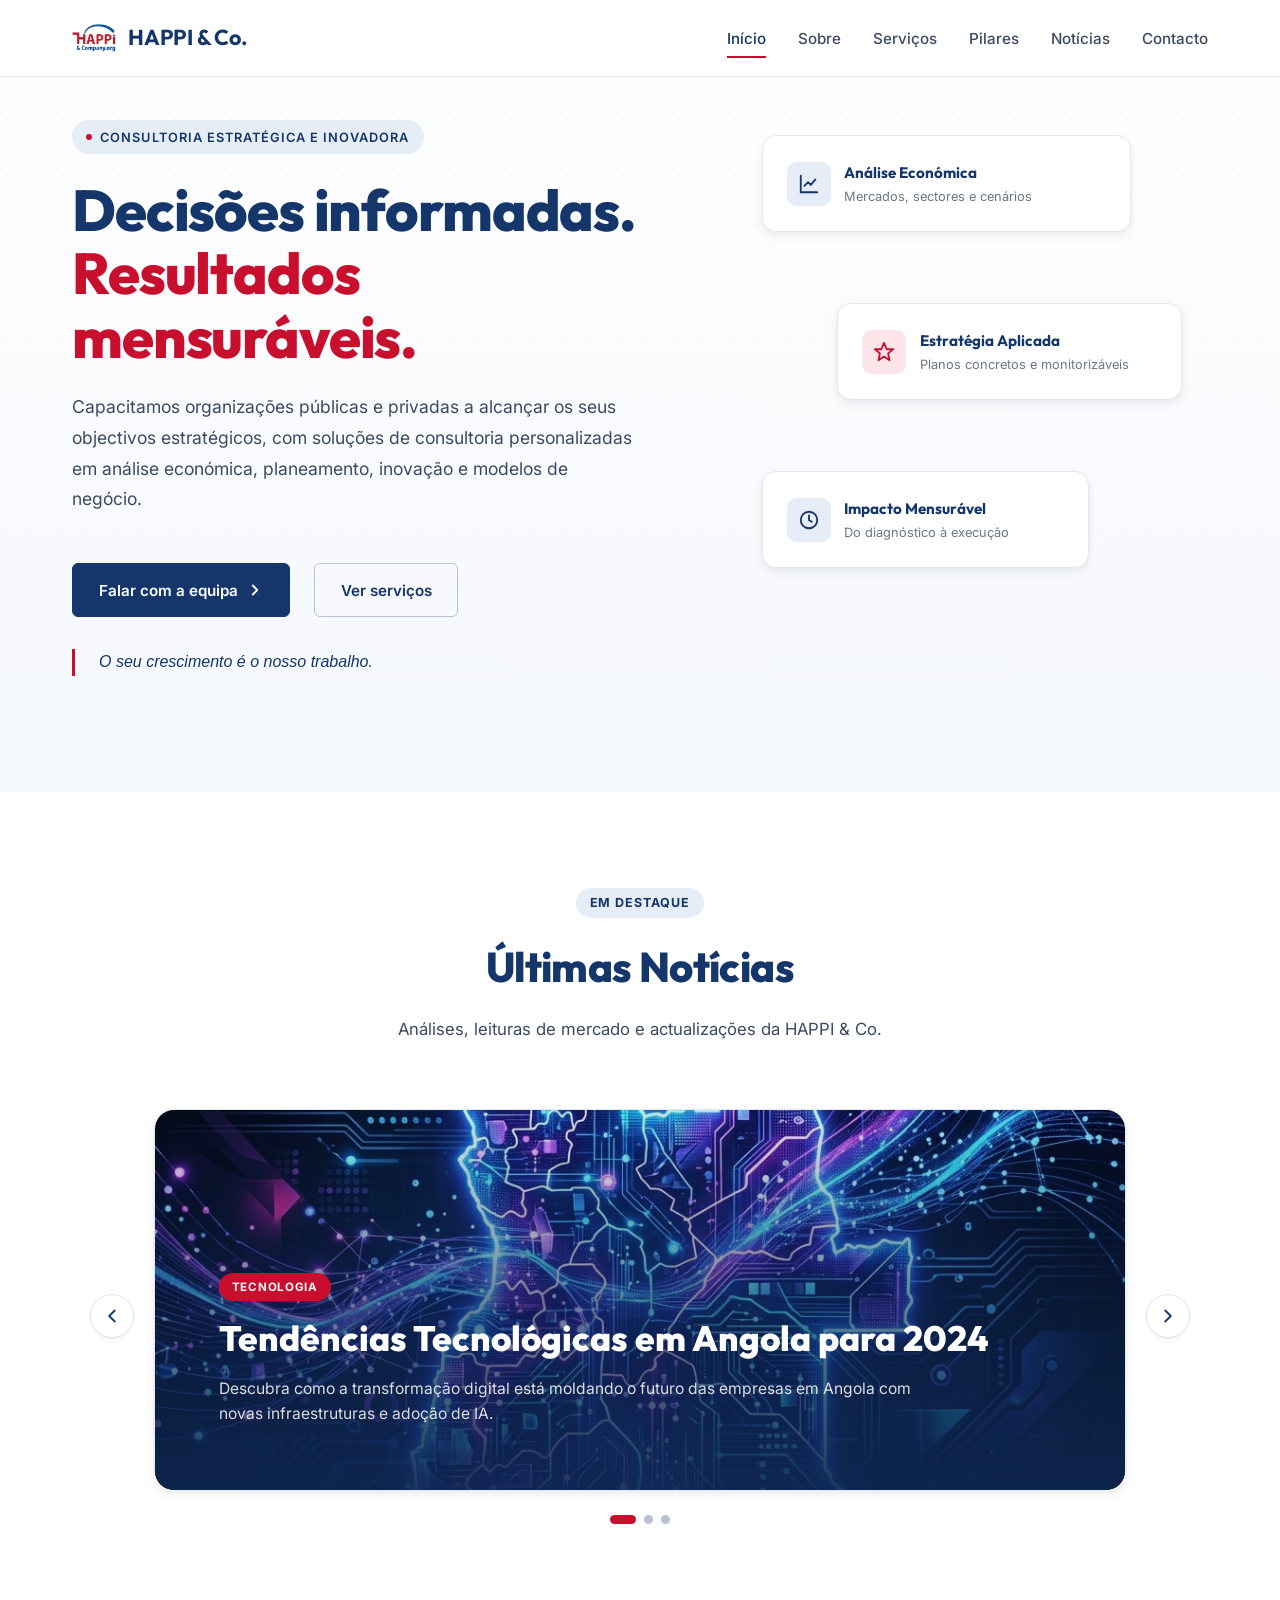
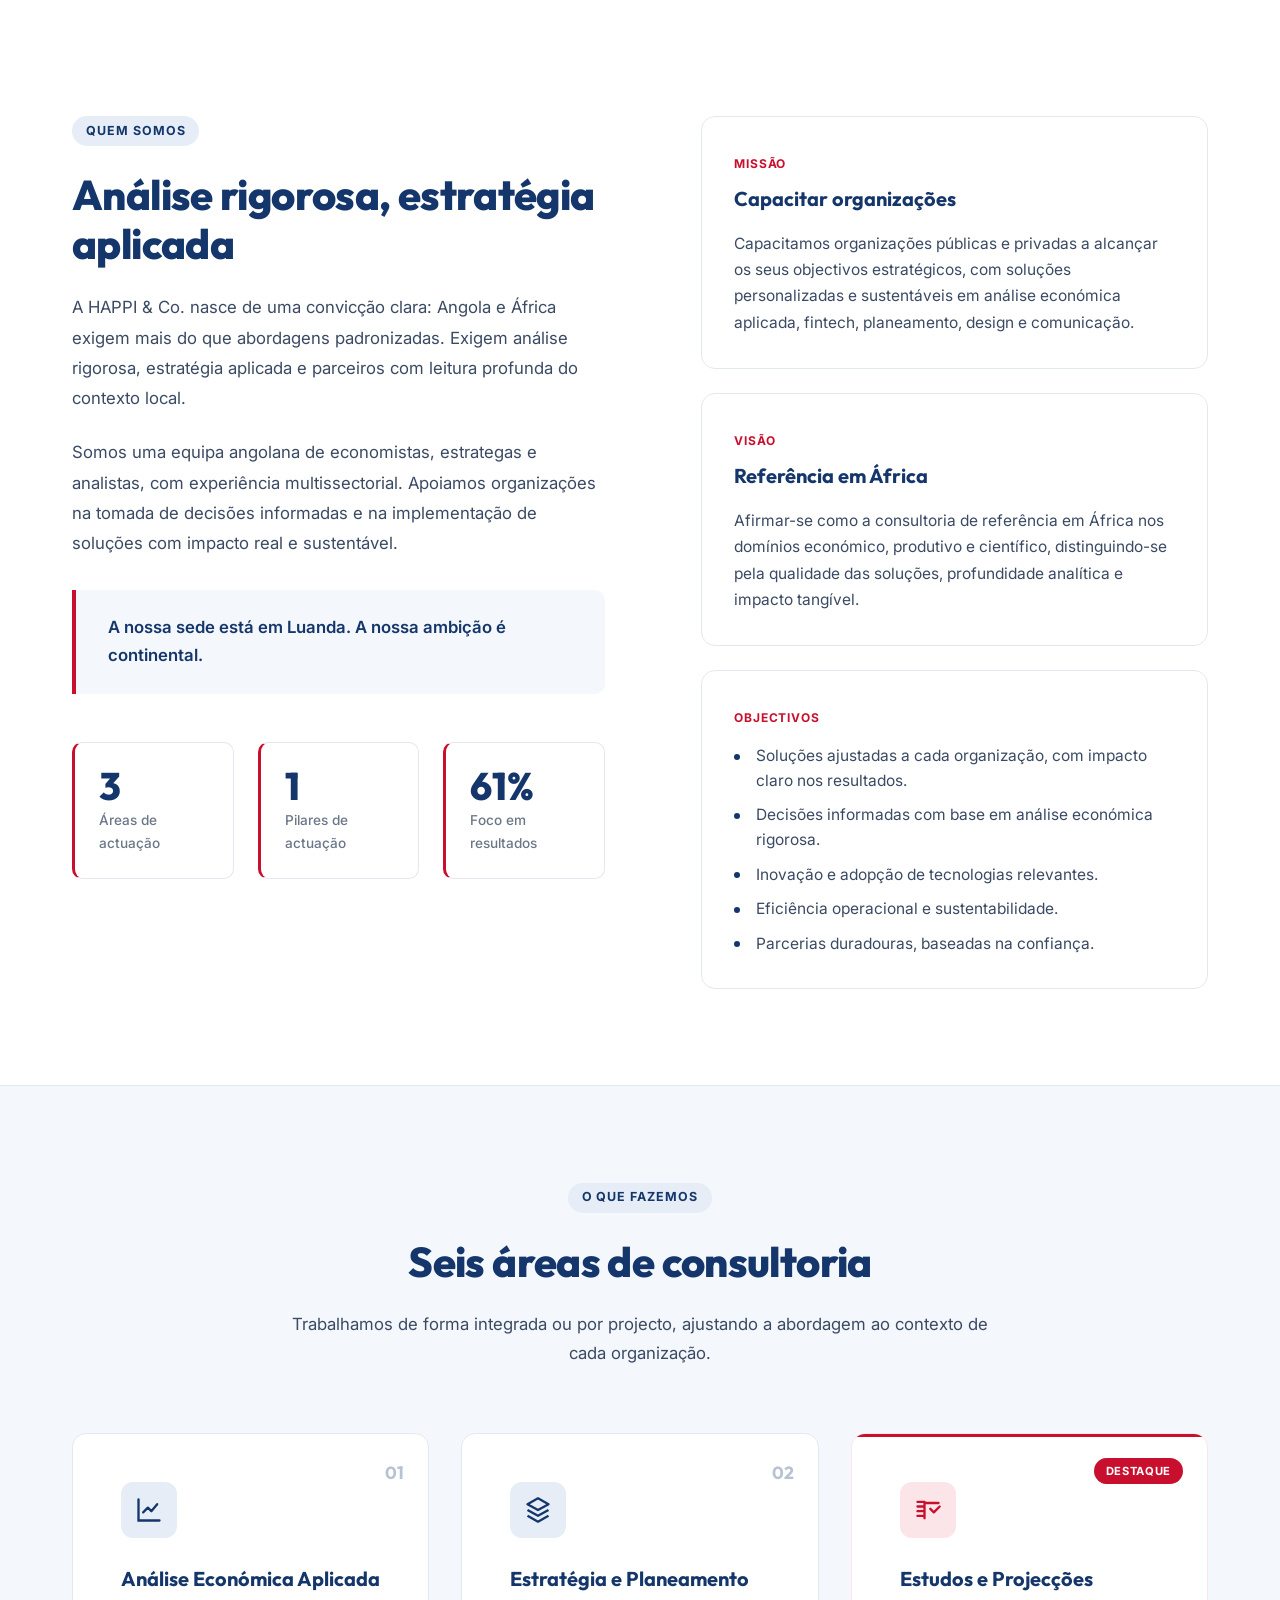
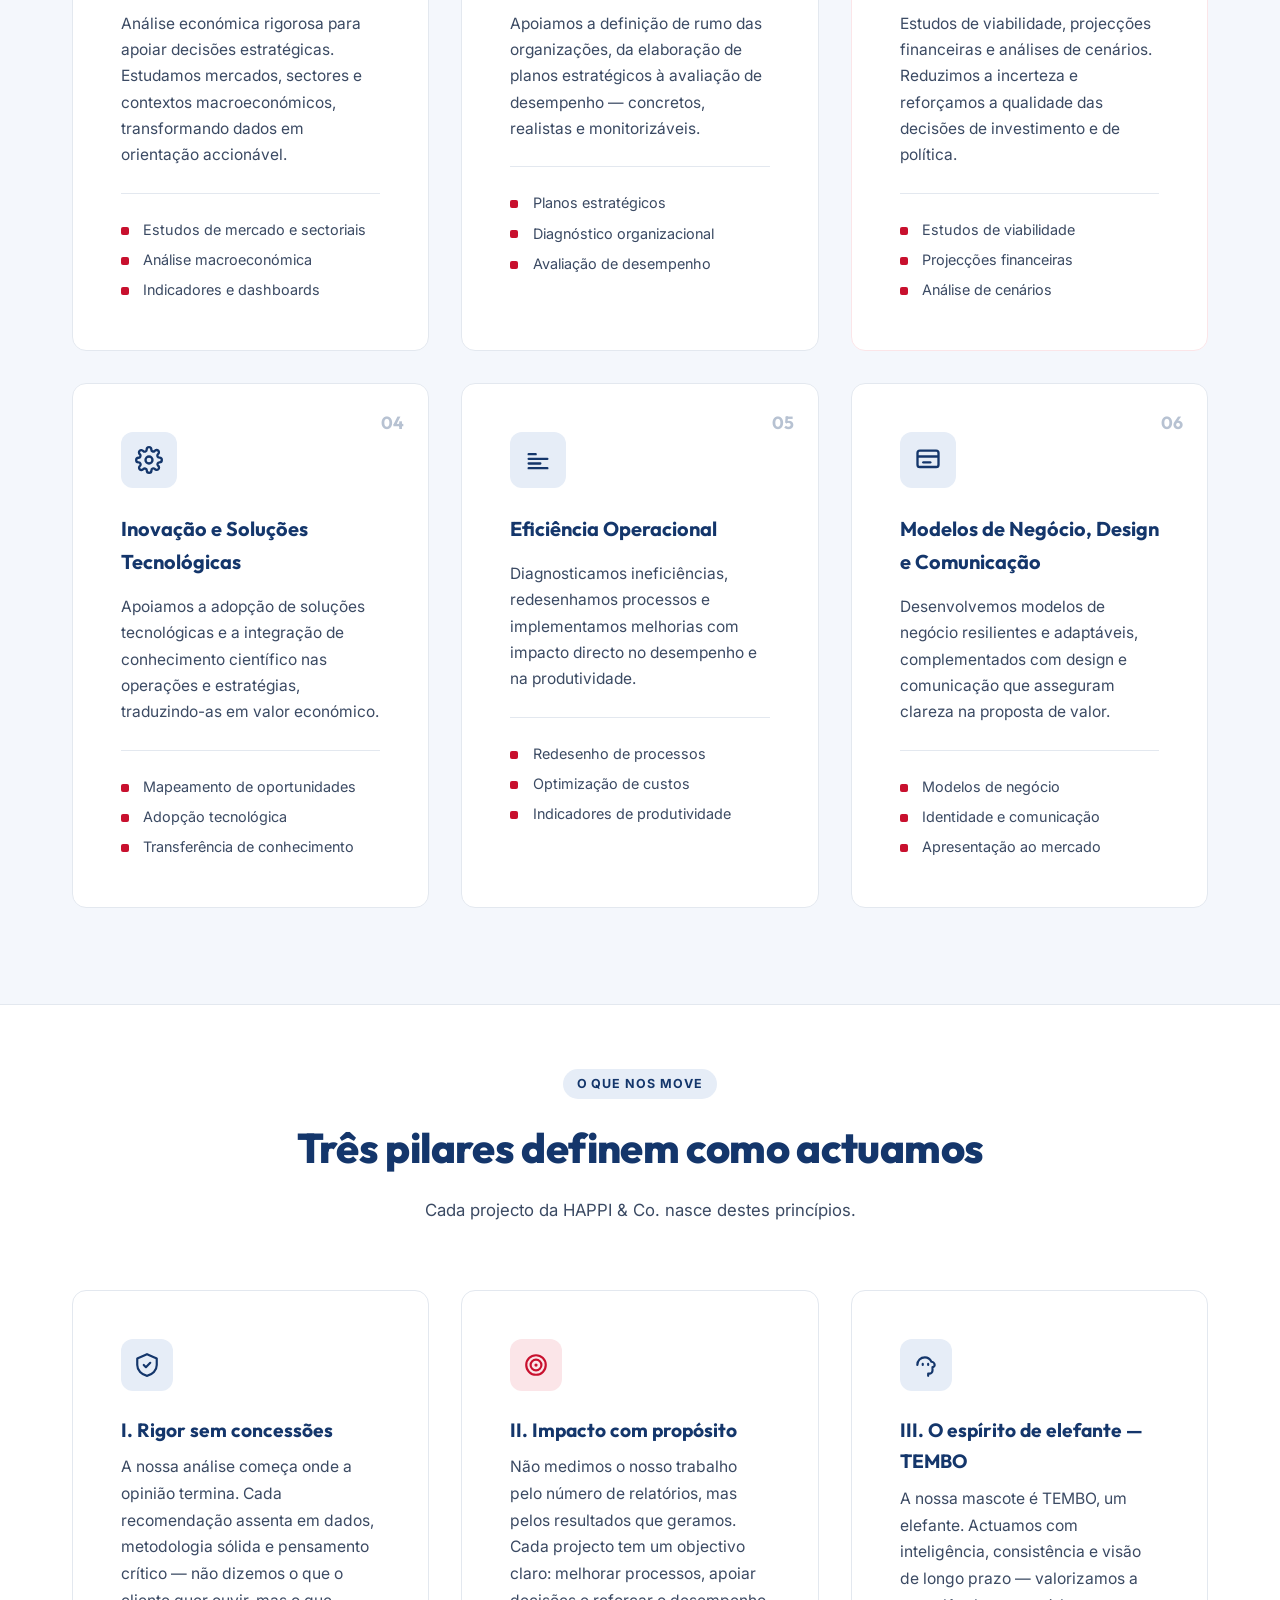
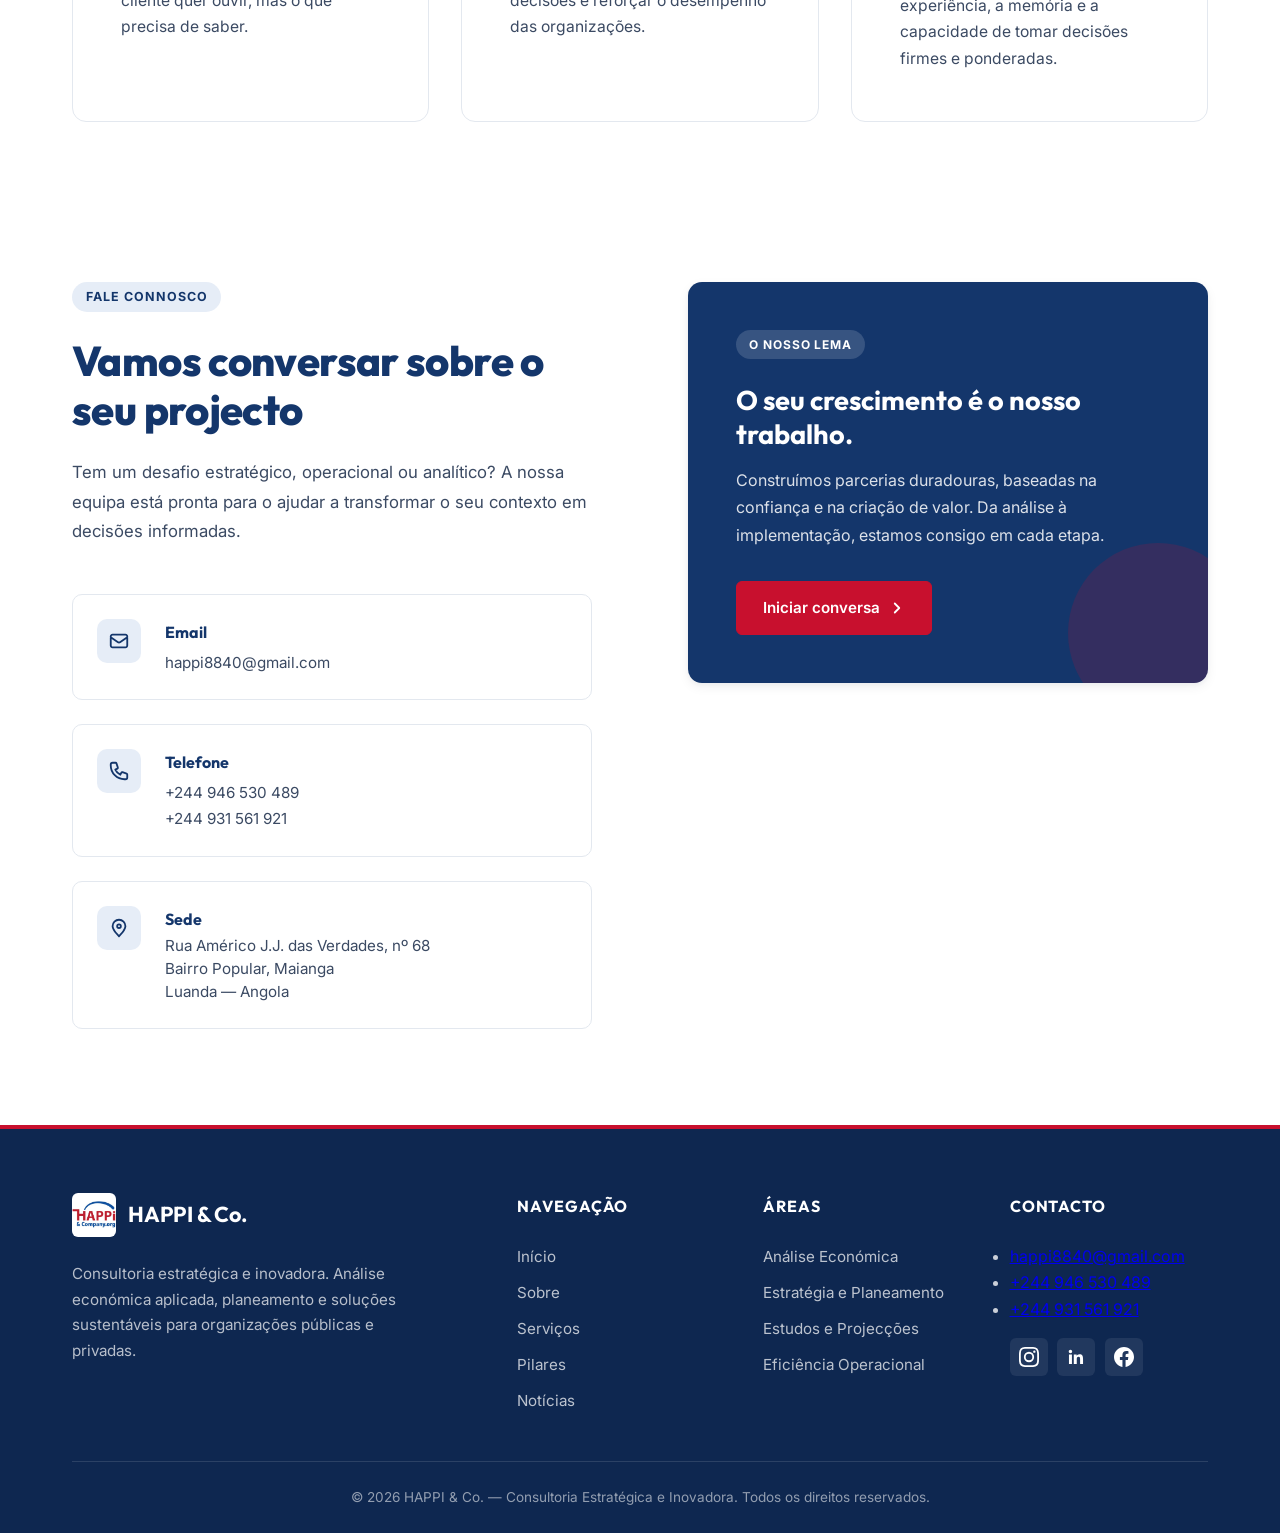
==== commit bf0a0cea: "update theme" ====
--- a/index.html
+++ b/index.html
@@ -535,6 +535,12 @@
                         <li><a href="tel:+244931561921">+244 931 561 921</a></li>
                     </ul>
                     <div class="social-links" style="margin-top: 1rem;">
+                        <a href="https://instagram.com/happi_company" target="_blank" rel="noopener" class="social-link" aria-label="Instagram (@happi_company)">
+                            <svg width="20" height="20" viewBox="0 0 24 24" fill="currentColor">
+                                <path
+                                    d="M12 2.16c3.2 0 3.58.01 4.85.07 3.25.15 4.77 1.7 4.92 4.92.06 1.27.07 1.65.07 4.85 0 3.2-.01 3.58-.07 4.85-.15 3.23-1.66 4.77-4.92 4.92-1.27.06-1.64.07-4.85.07-3.2 0-3.58-.01-4.85-.07-3.26-.15-4.77-1.7-4.92-4.92-.06-1.27-.07-1.64-.07-4.85 0-3.2.01-3.58.07-4.85C2.38 3.93 3.9 2.38 7.15 2.23 8.42 2.18 8.8 2.16 12 2.16zM12 0C8.74 0 8.33.01 7.05.07 2.7.27.27 2.69.07 7.05.01 8.33 0 8.74 0 12c0 3.26.01 3.67.07 4.95.2 4.36 2.62 6.78 6.98 6.98C8.33 23.99 8.74 24 12 24s3.67-.01 4.95-.07c4.35-.2 6.78-2.62 6.98-6.98.06-1.28.07-1.69.07-4.95s-.01-3.67-.07-4.95C23.73 2.69 21.31.27 16.95.07 15.67.01 15.26 0 12 0zm0 5.84A6.16 6.16 0 1 0 12 18.16 6.16 6.16 0 0 0 12 5.84zM12 16a4 4 0 1 1 0-8 4 4 0 0 1 0 8zm6.41-11.85a1.44 1.44 0 1 0 0 2.88 1.44 1.44 0 0 0 0-2.88z" />
+                            </svg>
+                        </a>
                         <a href="#" class="social-link" aria-label="LinkedIn">
                             <svg width="20" height="20" viewBox="0 0 24 24" fill="currentColor">
                                 <path
